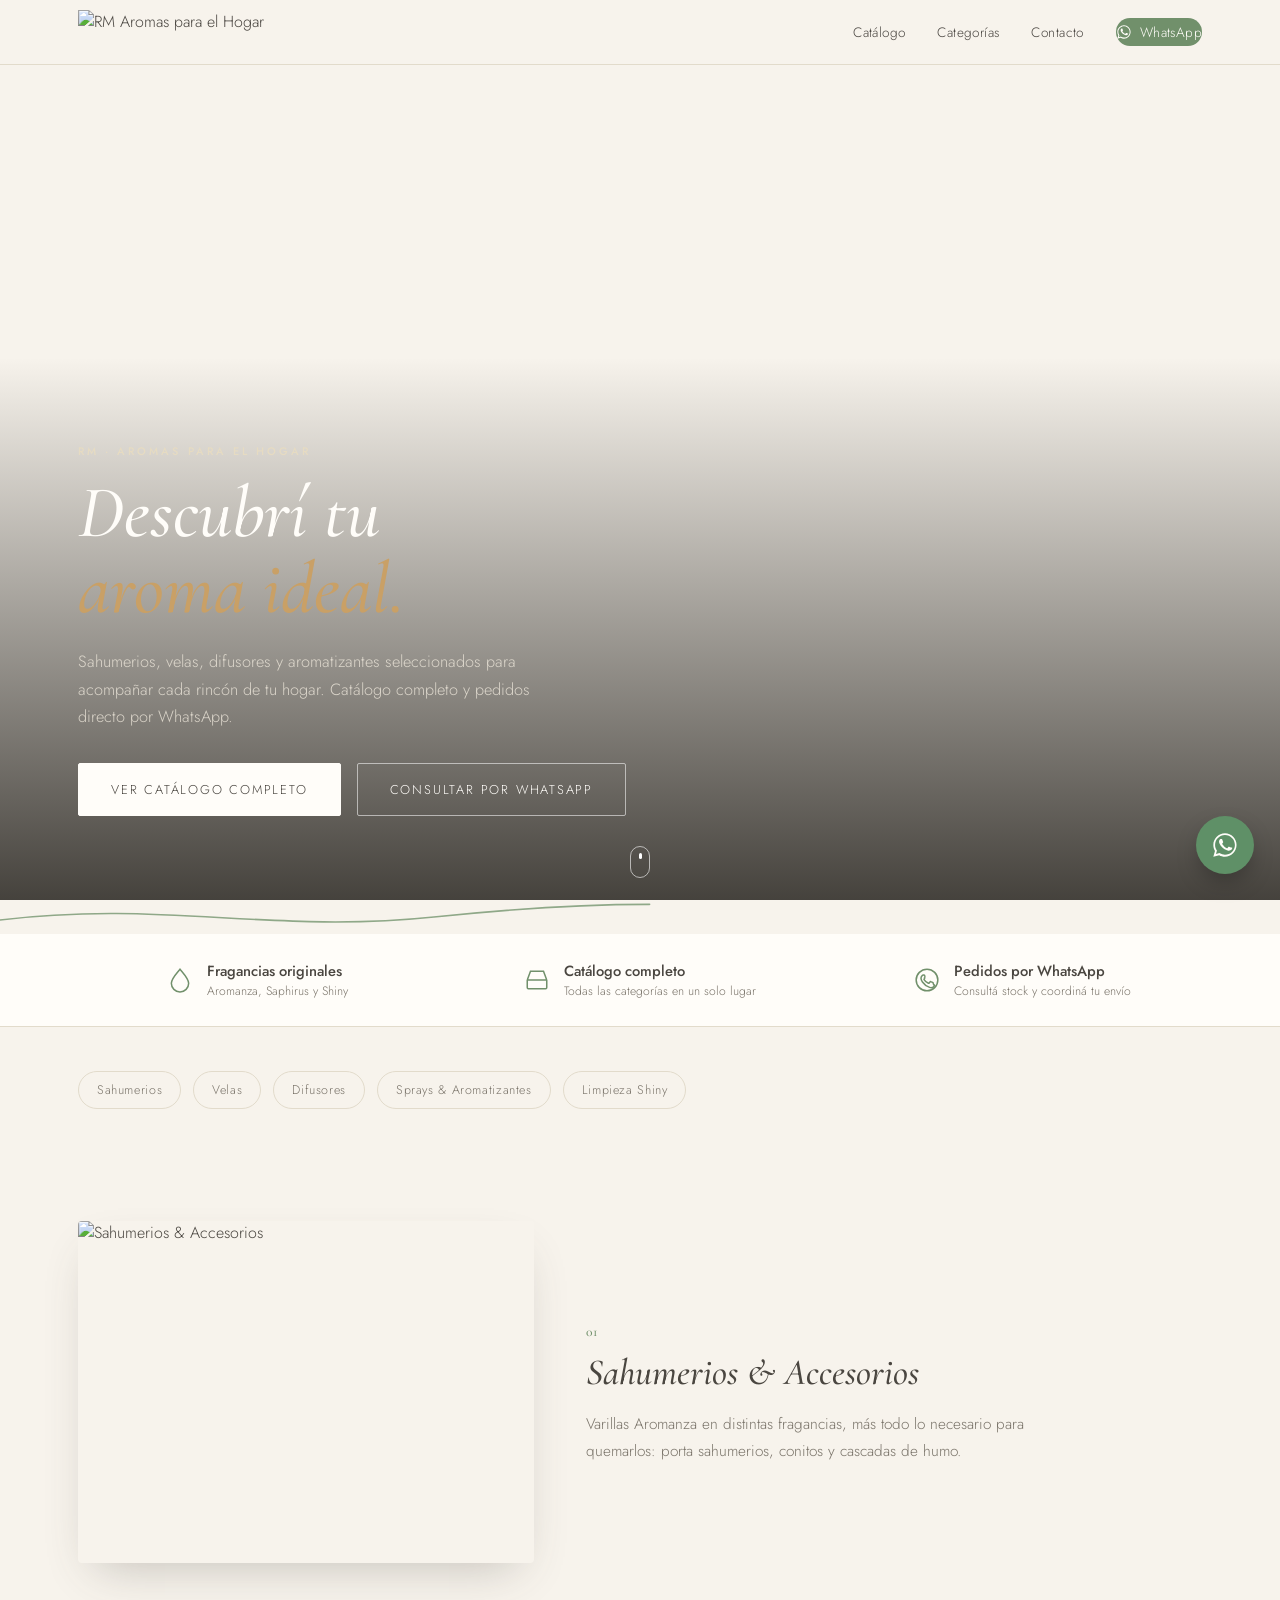
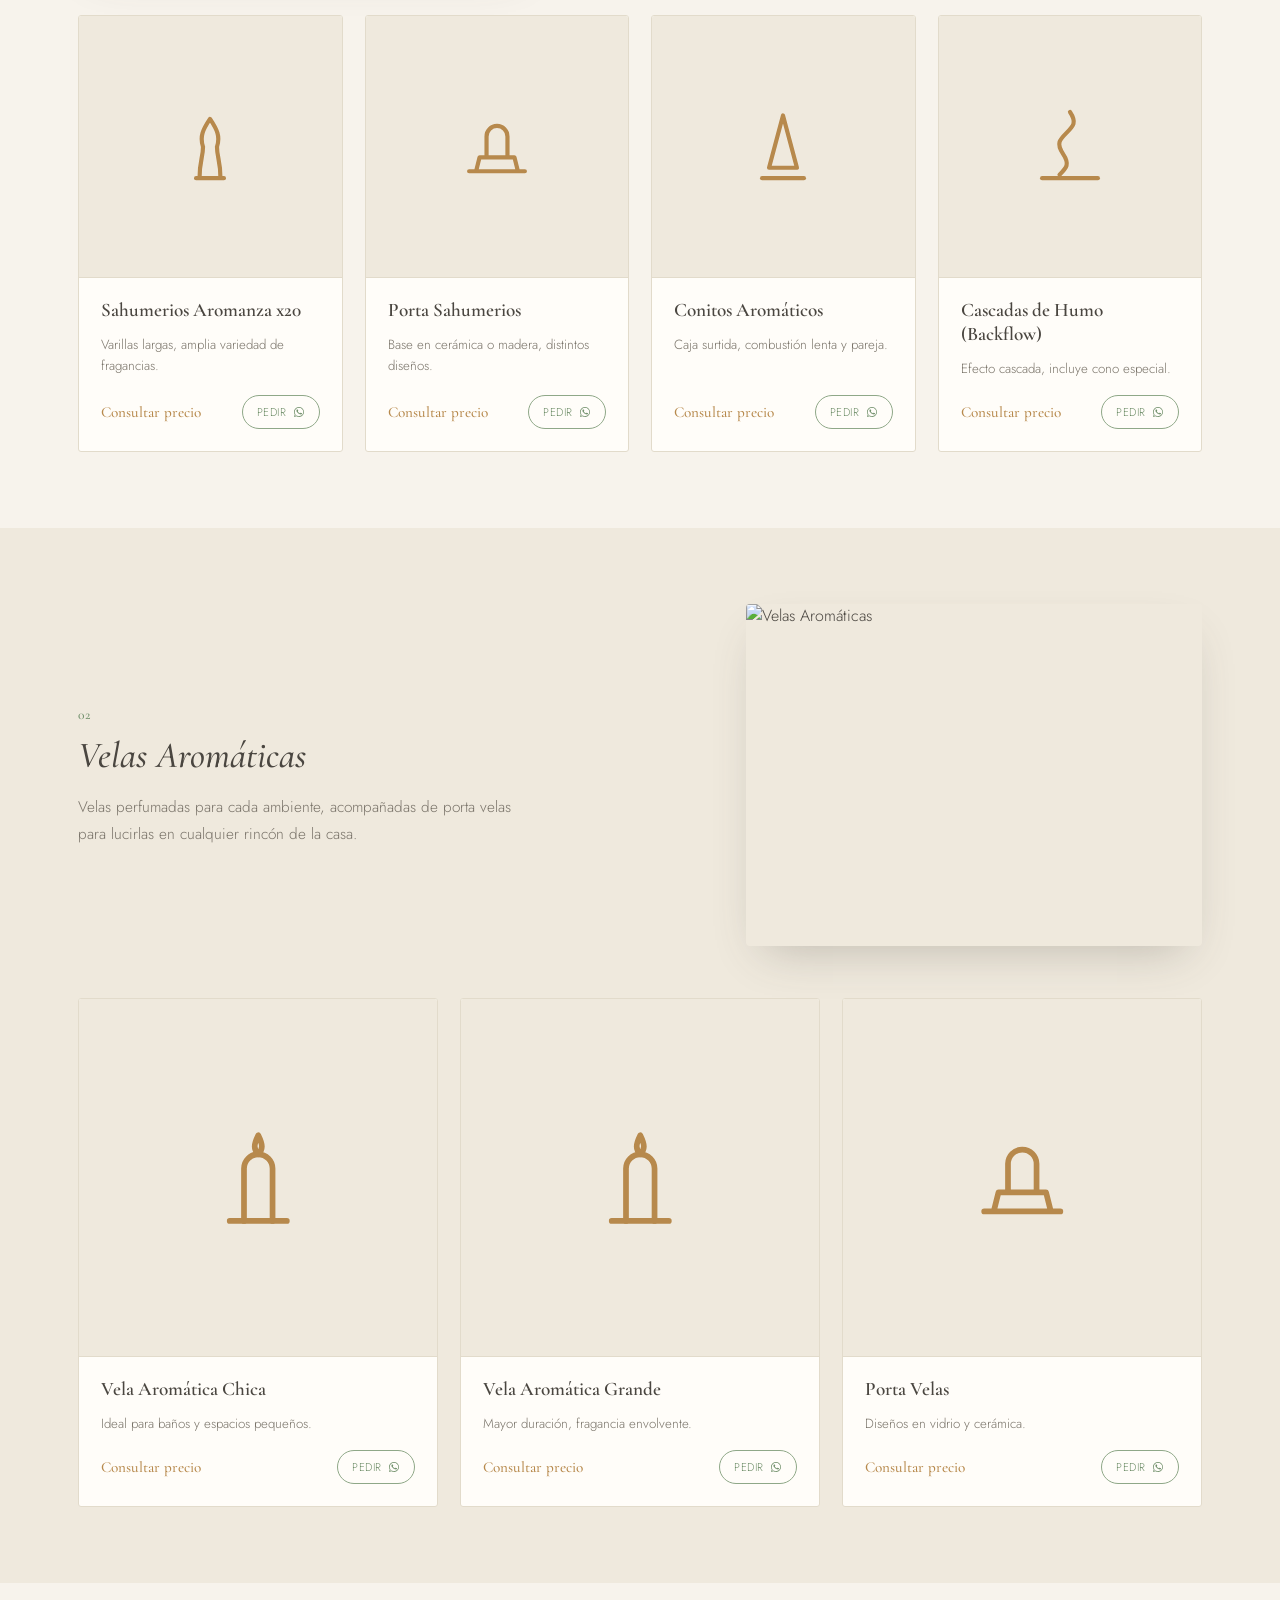
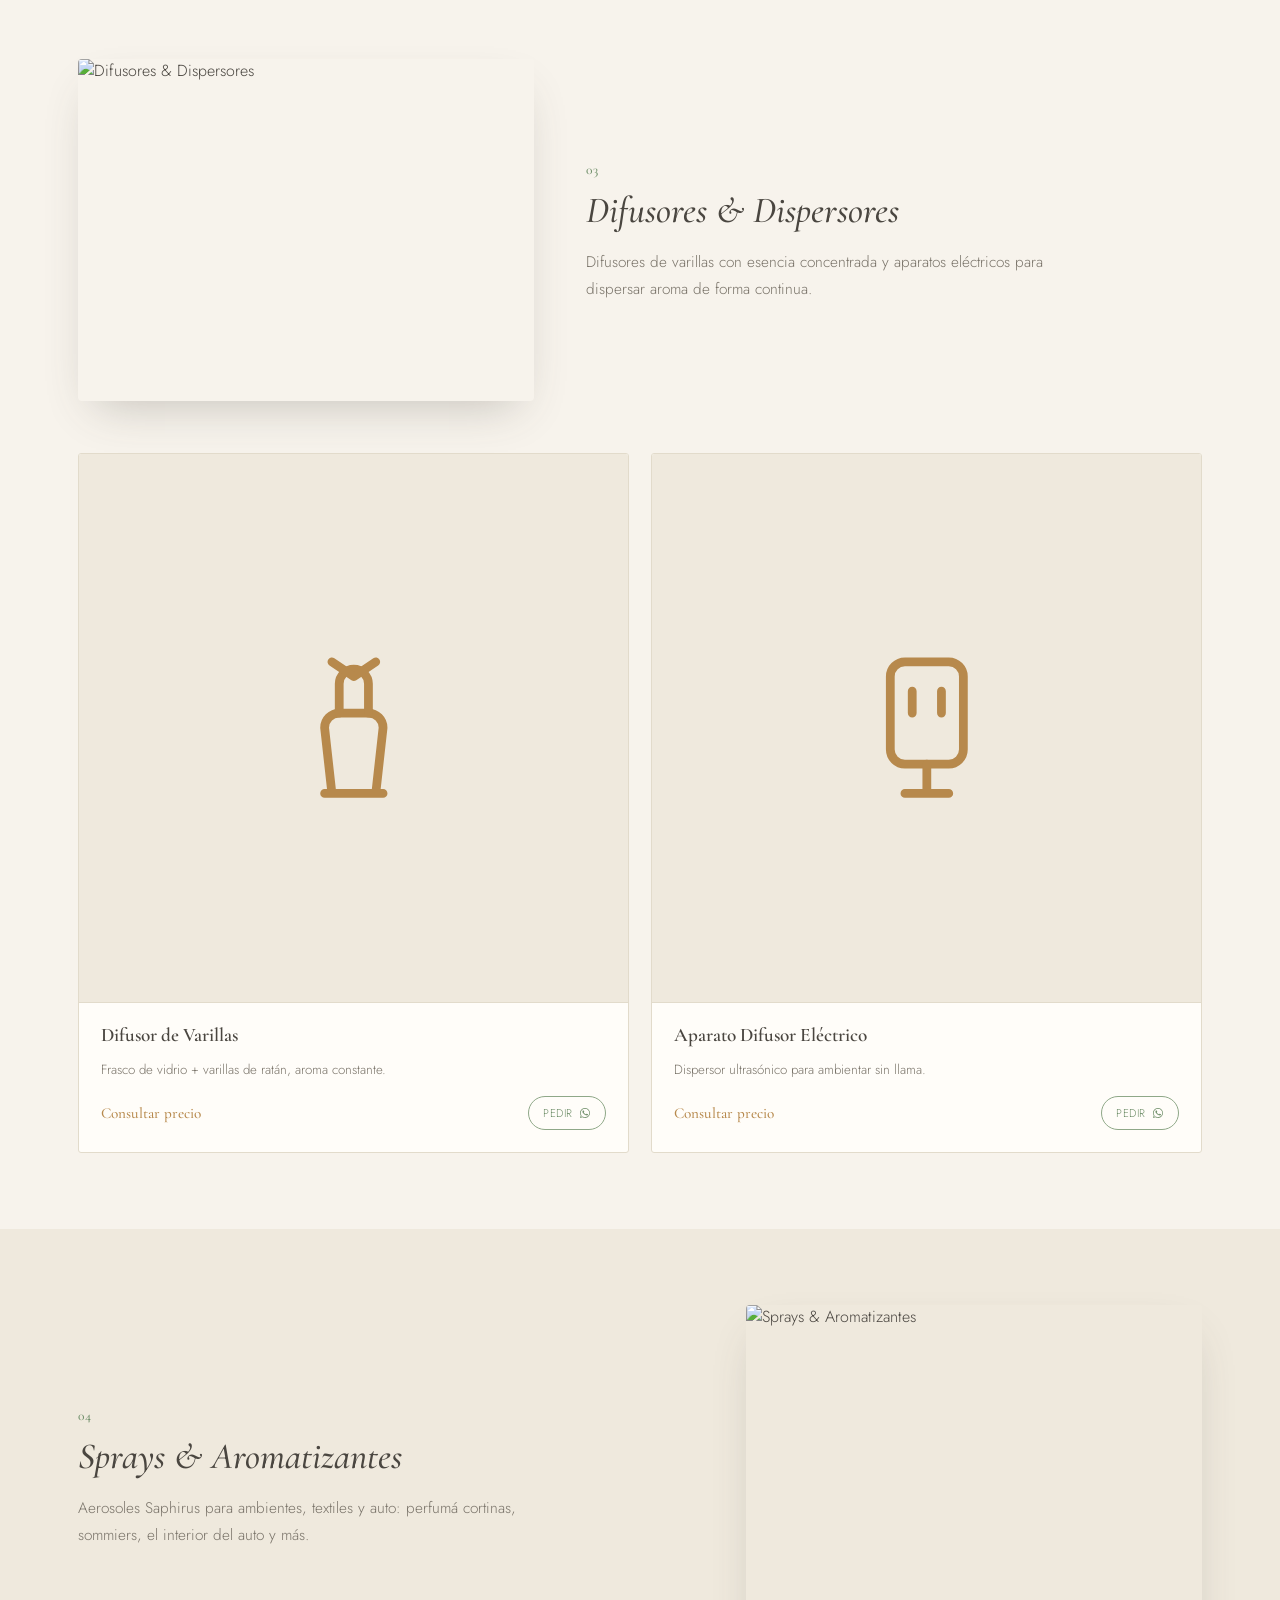
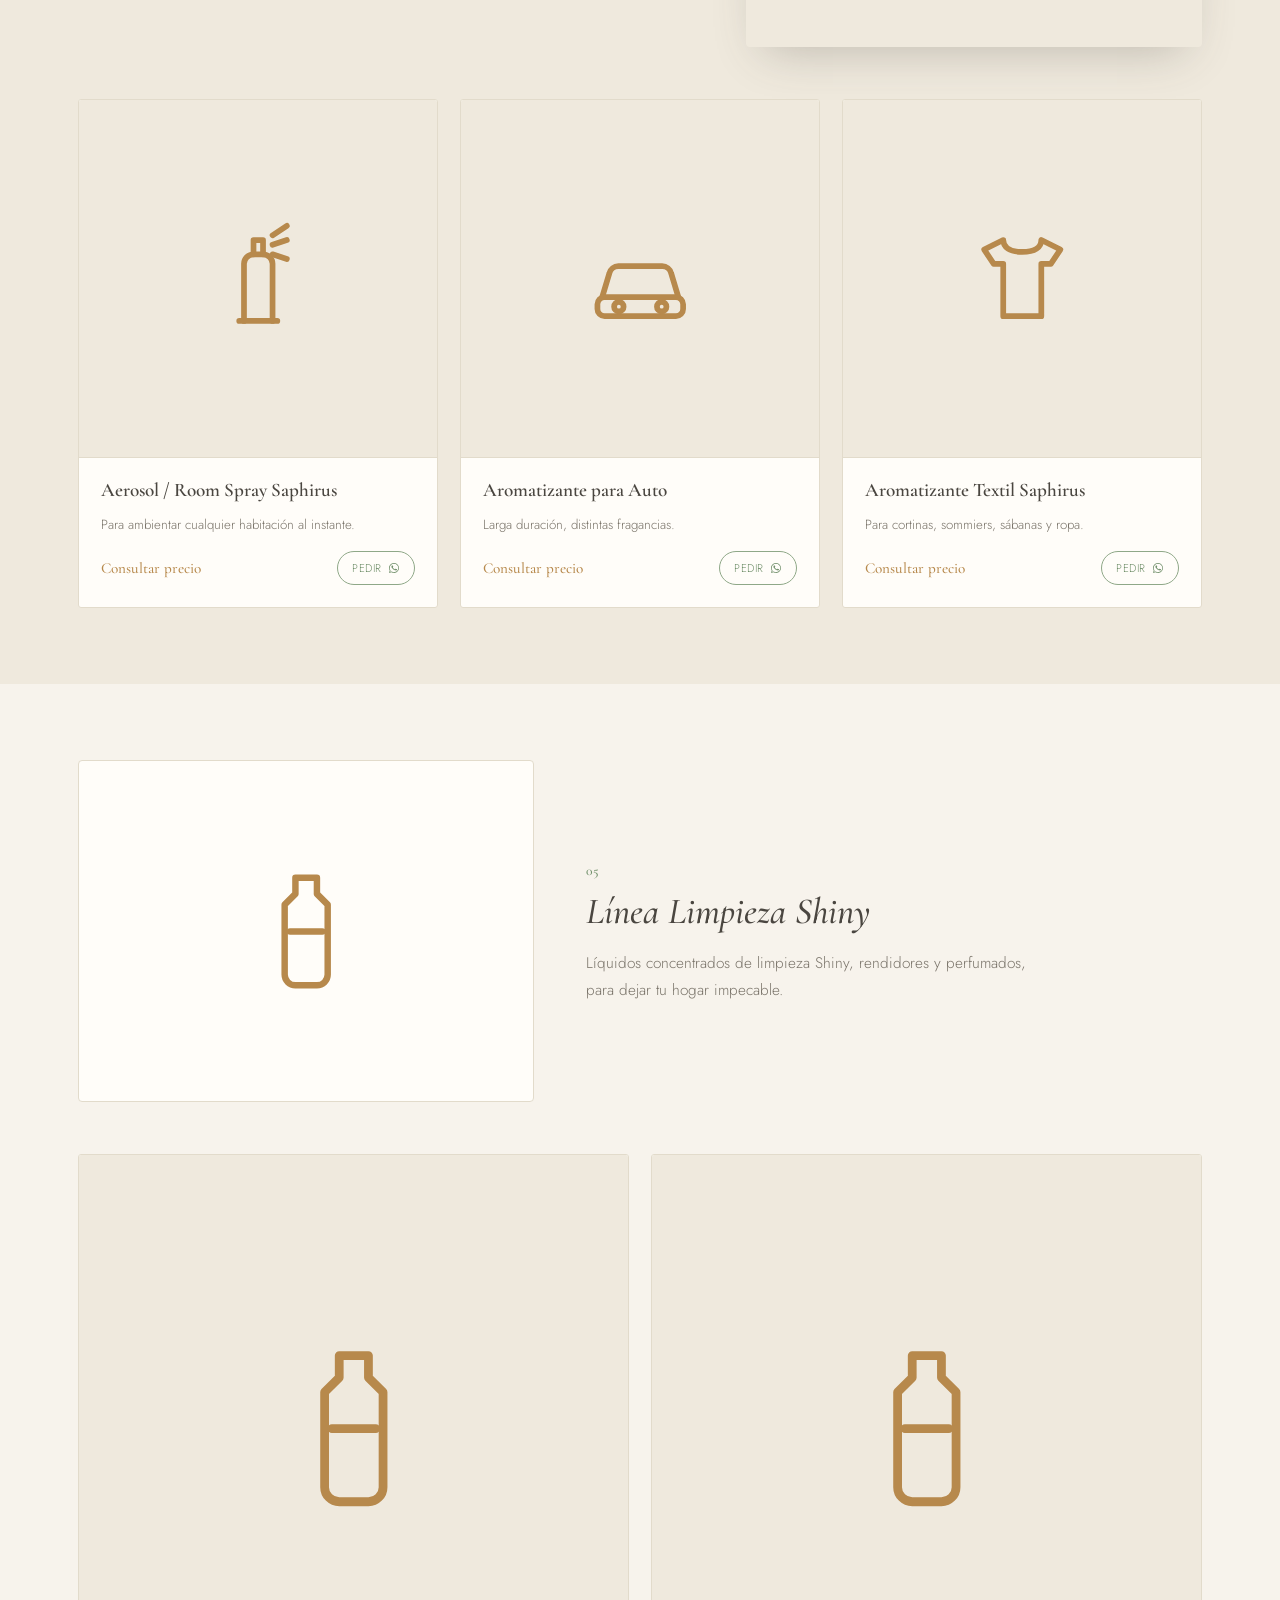
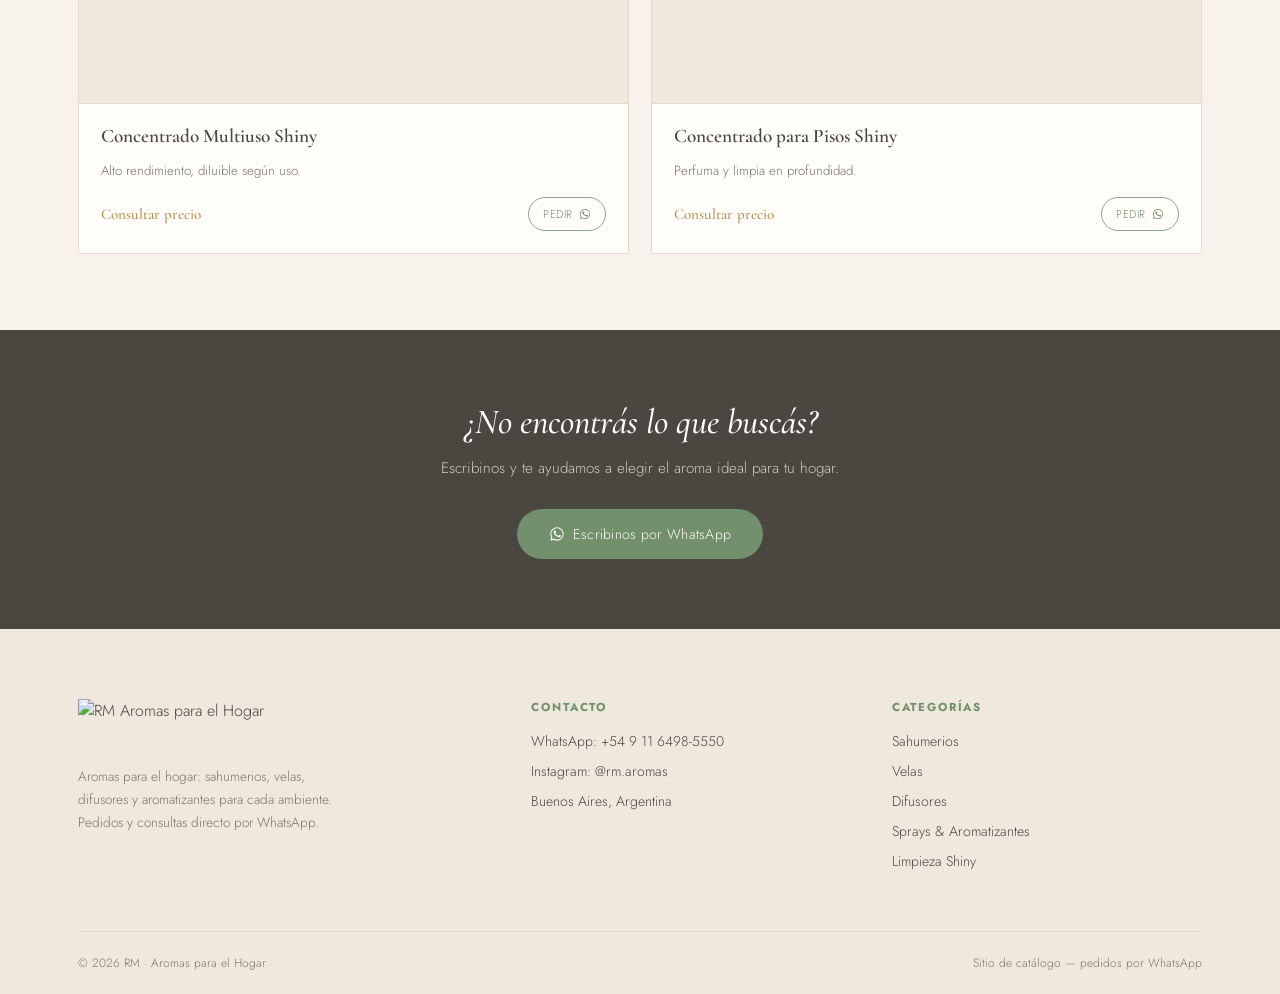
==== index.html @ 4612e46c "Add files via upload CREANDO GIT" ====
<!DOCTYPE html>
<html lang="es-AR">
<head>
<meta charset="UTF-8">
<meta name="viewport" content="width=device-width, initial-scale=1.0">
<title>RM · Aromas para el Hogar</title>
<link rel="preconnect" href="https://fonts.googleapis.com">
<link href="https://fonts.googleapis.com/css2?family=Cormorant+Garamond:ital,wght@0,400;0,500;0,600;1,500&family=Jost:wght@300;400;500;600&display=swap" rel="stylesheet">
<style>
  :root{
    --gold:#c9a066;
    --gold-deep:#b7894c;
    --sage:#8fa888;
    --sage-deep:#71906b;
    --cream:#f7f3ec;
    --cream-2:#efe9dd;
    --ink:#4a4640;
    --ink-soft:#7a746a;
    --line:#e2dbcb;
    --white:#fffdf9;
  }
  *{box-sizing:border-box; margin:0; padding:0;}
  html{scroll-behavior:smooth;}
  body{
    font-family:'Jost', sans-serif;
    background:var(--cream);
    color:var(--ink);
    font-weight:300;
    -webkit-font-smoothing:antialiased;
    overflow-x:hidden;
  }
  h1,h2,h3,.serif{
    font-family:'Cormorant Garamond', serif;
    font-weight:500;
    color:var(--ink);
  }
  a{text-decoration:none; color:inherit;}
  img{display:block; max-width:100%;}
  .wrap{max-width:1180px; margin:0 auto; padding:0 28px;}
  .eyebrow{
    font-family:'Jost',sans-serif;
    text-transform:uppercase;
    letter-spacing:.28em;
    font-size:.68rem;
    color:var(--sage-deep);
    font-weight:500;
  }

  /* ---------- SMOKE DIVIDER (signature element) ---------- */
  .smoke-divider{width:100%; display:block; height:34px; margin:0 auto;}
  .smoke-divider path{
    fill:none; stroke:var(--sage); stroke-width:1.6; stroke-linecap:round;
    stroke-dasharray:600; stroke-dashoffset:600;
    animation:draw 2.4s ease forwards;
  }
  @keyframes draw{to{stroke-dashoffset:0;}}

  /* ---------- NAV ---------- */
  header{
    position:sticky; top:0; z-index:100;
    background:rgba(247,243,236,.95);
    backdrop-filter:blur(8px);
    border-bottom:1px solid var(--line);
  }
  .nav{
    display:flex; align-items:center; justify-content:space-between;
    padding:10px 28px; max-width:1180px; margin:0 auto;
  }
  .brand{display:flex; align-items:center; gap:10px;}
  .brand img{height:44px; width:auto;}
  nav.links{display:flex; gap:32px; align-items:center;}
  nav.links a{font-size:.85rem; letter-spacing:.03em; color:var(--ink); position:relative; padding:4px 0;}
  nav.links a:not(.wa-btn)::after{
    content:''; position:absolute; left:0; bottom:0; width:0; height:1px; background:var(--sage-deep);
    transition:width .3s ease;
  }
  nav.links a:not(.wa-btn):hover::after{width:100%;}
  .wa-btn{
    display:flex; align-items:center; gap:8px;
    background:var(--sage-deep); color:var(--white)!important;
    padding:10px 20px; border-radius:30px; font-size:.82rem; letter-spacing:.02em;
    transition:background .25s ease, transform .25s ease;
    white-space:nowrap;
  }
  .wa-btn:hover{background:#5f7a5a; transform:translateY(-1px);}
  .wa-btn svg{width:16px; height:16px; fill:var(--white);}
  .burger{display:none; flex-direction:column; gap:5px; cursor:pointer; background:none; border:none;}
  .burger span{width:24px; height:1.5px; background:var(--ink);}

  /* ---------- HERO — PANTALLA COMPLETA ---------- */
  .hero-full{
    position:relative;
    height:calc(100vh - 65px);
    min-height:520px;
    width:100%;
    background-image:url('images/hero.jpg');
    background-size:cover;
    background-position:center 35%;
    display:flex;
    align-items:flex-end;
  }
  .hero-full::before{
    content:'';
    position:absolute; inset:0;
    background:linear-gradient(180deg, rgba(38,34,28,0) 35%, rgba(30,27,22,.82) 100%);
  }
  .hero-content{
    position:relative; z-index:2;
    max-width:1180px; margin:0 auto; width:100%;
    padding:0 28px 84px;
    color:var(--white);
  }
  .hero-content .eyebrow{color:#e6dbc2; margin-bottom:16px; display:inline-block;}
  .hero-content h1{
    font-size:clamp(2.6rem, 6vw, 4.6rem);
    line-height:1.04;
    margin-bottom:20px;
    font-style:italic;
    color:var(--white);
  }
  .hero-content h1 em{color:var(--gold); font-style:italic;}
  .hero-content p{
    font-size:1.02rem; color:#efe9dccc; max-width:460px; margin-bottom:32px; line-height:1.7;
  }
  .hero-ctas{display:flex; gap:16px; flex-wrap:wrap;}
  .btn-primary{
    background:var(--white); color:var(--ink); padding:16px 32px; border-radius:2px;
    font-size:.8rem; letter-spacing:.14em; text-transform:uppercase;
    transition:all .25s ease;
    border:1px solid var(--white);
  }
  .btn-primary:hover{background:transparent; color:var(--white);}
  .btn-ghost{
    padding:16px 32px; border-radius:2px; font-size:.8rem; letter-spacing:.14em; text-transform:uppercase;
    border:1px solid rgba(255,255,255,.55); color:var(--white);
    transition:all .25s ease;
  }
  .btn-ghost:hover{border-color:var(--white); background:rgba(255,255,255,.1);}
  .scroll-cue{
    position:absolute; bottom:22px; left:50%; transform:translateX(-50%); z-index:2;
    width:20px; height:32px; border:1px solid rgba(255,255,255,.6); border-radius:12px;
  }
  .scroll-cue::after{
    content:''; position:absolute; top:6px; left:50%; width:3px; height:6px; margin-left:-1.5px;
    background:#fff; border-radius:2px; animation:cue 1.8s ease infinite;
  }
  @keyframes cue{0%{opacity:1; transform:translateY(0);} 70%{opacity:0; transform:translateY(10px);} 100%{opacity:0;}}

  /* ---------- STRIP ---------- */
  .strip{
    border-bottom:1px solid var(--line);
    background:var(--white);
  }
  .strip .wrap{
    display:grid; grid-template-columns:repeat(3,1fr); gap:24px;
    padding:26px 28px;
  }
  .strip-item{display:flex; align-items:center; gap:14px; justify-content:center; text-align:left;}
  .strip-item svg{width:26px; height:26px; flex-shrink:0; stroke:var(--sage-deep);}
  .strip-item .t{font-size:.92rem; color:var(--ink); font-weight:500;}
  .strip-item .d{font-size:.76rem; color:var(--ink-soft);}

  /* ---------- CATEGORY QUICK NAV ---------- */
  .catnav{
    max-width:1180px; margin:44px auto 0; padding:0 28px;
    display:flex; gap:12px; overflow-x:auto; scrollbar-width:none;
    padding-bottom:6px;
  }
  .catnav::-webkit-scrollbar{display:none;}
  .catnav a{
    flex-shrink:0; font-size:.78rem; letter-spacing:.05em; padding:9px 18px;
    border:1px solid var(--line); border-radius:30px; color:var(--ink-soft);
    transition:all .25s ease; white-space:nowrap;
  }
  .catnav a:hover{border-color:var(--sage-deep); color:var(--sage-deep); background:var(--white);}

  /* ---------- CATALOGO ---------- */
  #catalogo{padding-top:30px;}
  .category{padding:76px 0; scroll-margin-top:80px;}
  .category:nth-child(even){background:var(--cream-2);}
  .cat-head{
    display:grid; grid-template-columns:.85fr 1.15fr; gap:52px; align-items:center;
    margin-bottom:52px;
  }
  .cat-head.reverse{grid-template-columns:1.15fr .85fr;}
  .cat-head.reverse .cat-photo{order:2;}
  .cat-photo{border-radius:4px; overflow:hidden; box-shadow:0 20px 45px -18px rgba(74,70,64,.3);}
  .cat-photo img{width:100%; height:100%; object-fit:cover; aspect-ratio:4/3;}
  .cat-icon-box{
    width:100%; aspect-ratio:4/3; border-radius:4px; background:var(--white);
    border:1px solid var(--line);
    display:flex; align-items:center; justify-content:center;
  }
  .cat-icon-box svg{width:38%; height:38%; stroke:var(--gold-deep); fill:none;}
  .cat-info .num{font-family:'Cormorant Garamond',serif; font-size:.85rem; color:var(--sage-deep); letter-spacing:.1em;}
  .cat-info h2{font-size:2.3rem; margin:8px 0 16px; font-style:italic;}
  .cat-info p{color:var(--ink-soft); line-height:1.75; font-size:.96rem; max-width:460px;}

  .prod-grid{
    display:grid; grid-template-columns:repeat(auto-fit, minmax(230px,1fr)); gap:22px;
  }
  .card{
    background:var(--white); border:1px solid var(--line); border-radius:3px;
    overflow:hidden; display:flex; flex-direction:column;
    transition:transform .3s ease, box-shadow .3s ease, border-color .3s ease;
  }
  .card:hover{transform:translateY(-4px); box-shadow:0 18px 34px -18px rgba(74,70,64,.28); border-color:var(--sage);}
  .card-media{
    aspect-ratio:1/1; width:100%; background:var(--cream-2);
    display:flex; align-items:center; justify-content:center; overflow:hidden;
    border-bottom:1px solid var(--line);
  }
  .card-media img{width:100%; height:100%; object-fit:cover;}
  .card-media svg{width:32%; height:32%; stroke:var(--gold-deep); fill:none;}
  .card-body{padding:20px 22px 22px; display:flex; flex-direction:column; gap:12px; flex-grow:1;}
  .card h3{font-size:1.2rem; font-weight:600; font-style:normal; font-family:'Cormorant Garamond',serif;}
  .card p{font-size:.83rem; color:var(--ink-soft); line-height:1.6; flex-grow:1;}
  .card-foot{display:flex; align-items:center; justify-content:space-between; margin-top:4px; gap:10px;}
  .price{font-size:.95rem; color:var(--gold-deep); font-weight:500; font-family:'Cormorant Garamond',serif;}
  .price-tag{font-size:1.2rem;}
  .ask-btn{
    display:flex; align-items:center; gap:6px;
    font-size:.7rem; letter-spacing:.05em; text-transform:uppercase;
    color:var(--sage-deep); border:1px solid var(--sage); padding:8px 14px; border-radius:30px;
    transition:all .25s ease; flex-shrink:0;
  }
  .ask-btn:hover{background:var(--sage-deep); color:var(--white); border-color:var(--sage-deep);}
  .ask-btn svg{width:12px; height:12px; fill:currentColor;}

  /* ---------- CTA BANNER ---------- */
  .cta-banner{
    background:var(--ink); color:var(--white);
    padding:70px 0; text-align:center; position:relative; overflow:hidden;
  }
  .cta-banner h2{color:var(--white); font-size:2.2rem; font-style:italic; margin-bottom:14px;}
  .cta-banner p{color:#cfc8ba; margin-bottom:30px; font-size:.95rem;}
  .cta-banner .wa-btn{display:inline-flex; padding:15px 32px; font-size:.88rem;}

  /* ---------- CONTACT / FOOTER ---------- */
  footer{background:var(--cream-2); padding-top:70px;}
  .foot-grid{
    display:grid; grid-template-columns:1.3fr 1fr 1fr; gap:50px;
    padding-bottom:50px; border-bottom:1px solid var(--line);
  }
  .foot-brand img{height:52px; margin-bottom:14px;}
  .foot-brand p{color:var(--ink-soft); font-size:.85rem; line-height:1.7; max-width:280px;}
  .foot-col h4{font-size:.72rem; text-transform:uppercase; letter-spacing:.16em; color:var(--sage-deep); margin-bottom:16px;}
  .foot-col a, .foot-col p{display:block; font-size:.88rem; color:var(--ink); margin-bottom:10px;}
  .foot-col a:hover{color:var(--sage-deep);}
  .foot-bottom{
    display:flex; justify-content:space-between; align-items:center;
    padding:22px 0; font-size:.75rem; color:var(--ink-soft); flex-wrap:wrap; gap:10px;
  }

  /* ---------- FLOATING WHATSAPP ---------- */
  .float-wa{
    position:fixed; bottom:26px; right:26px; z-index:200;
    width:58px; height:58px; border-radius:50%; background:#5f9067;
    display:flex; align-items:center; justify-content:center;
    box-shadow:0 10px 24px -6px rgba(0,0,0,.35);
    transition:transform .25s ease;
  }
  .float-wa:hover{transform:scale(1.08);}
  .float-wa svg{width:28px; height:28px; fill:var(--white);}

  /* ---------- RESPONSIVE ---------- */
  @media (max-width:900px){
    nav.links{
      position:fixed; top:64px; left:0; right:0; background:var(--white);
      flex-direction:column; padding:24px 28px; gap:20px;
      border-bottom:1px solid var(--line);
      transform:translateY(-130%); transition:transform .3s ease; opacity:0;
    }
    nav.links.open{transform:translateY(0); opacity:1;}
    .burger{display:flex;}
    .hero-full{height:88vh;}
    .hero-content{padding-bottom:56px;}
    .hero-ctas{flex-direction:column; align-items:stretch;}
    .strip .wrap{grid-template-columns:1fr; text-align:center;}
    .strip-item{justify-content:center;}
    .cat-head, .cat-head.reverse{grid-template-columns:1fr;}
    .cat-head.reverse .cat-photo{order:0;}
    .foot-grid{grid-template-columns:1fr; gap:36px;}
  }
  @media (prefers-reduced-motion: reduce){
    .smoke-divider path{animation:none; stroke-dashoffset:0;}
    .scroll-cue::after{animation:none;}
    html{scroll-behavior:auto;}
  }
</style>
</head>
<body>

<!-- ============ HEADER ============ -->
<header>
  <div class="nav">
    <a href="#" class="brand">
      <img src="images/logo.png" alt="RM Aromas para el Hogar">
    </a>
    <button class="burger" id="burger" aria-label="Abrir menú"><span></span><span></span><span></span></button>
    <nav class="links" id="navLinks">
      <a href="#catalogo">Catálogo</a>
      <a href="#categorias">Categorías</a>
      <a href="#contacto">Contacto</a>
      <a class="wa-btn" id="navWaBtn" href="#" target="_blank" rel="noopener">
        <svg viewBox="0 0 24 24"><path d="M17.5 14.4c-.3-.1-1.6-.8-1.9-.9-.2-.1-.4-.1-.6.1-.2.3-.7.9-.8 1-.1.2-.3.2-.6.1-.3-.2-1.2-.5-2.3-1.5-.9-.8-1.4-1.7-1.6-2-.1-.3 0-.4.1-.6.1-.1.3-.3.4-.5.1-.1.2-.3.2-.4.1-.2 0-.4 0-.5-.1-.1-.6-1.5-.8-2-.2-.5-.4-.4-.6-.4h-.5c-.2 0-.5.1-.7.3-.2.3-.9.9-.9 2.2s1 2.6 1.1 2.7c.1.2 1.9 3 4.7 4.1.7.3 1.2.4 1.6.6.7.2 1.3.2 1.8.1.5-.1 1.6-.7 1.9-1.3.2-.6.2-1.1.2-1.2-.1-.2-.3-.2-.5-.3z"/><path d="M12 2C6.5 2 2 6.5 2 12c0 1.9.5 3.6 1.4 5.1L2 22l5-1.3c1.4.8 3.1 1.3 4.9 1.3 5.5 0 10-4.5 10-10S17.5 2 12 2zm0 18.3c-1.6 0-3.1-.4-4.4-1.2l-.3-.2-3 .8.8-2.9-.2-.3c-.9-1.4-1.4-3-1.4-4.6 0-4.7 3.8-8.5 8.5-8.5s8.5 3.8 8.5 8.5-3.8 8.4-8.5 8.4z"/></svg>
        WhatsApp
      </a>
    </nav>
  </div>
</header>

<!-- ============ HERO — PANTALLA COMPLETA ============ -->
<section class="hero-full">
  <div class="hero-content">
    <span class="eyebrow">RM · Aromas para el Hogar</span>
    <h1>Descubrí tu<br><em>aroma ideal.</em></h1>
    <p>Sahumerios, velas, difusores y aromatizantes seleccionados para acompañar cada rincón de tu hogar. Catálogo completo y pedidos directo por WhatsApp.</p>
    <div class="hero-ctas">
      <a href="#catalogo" class="btn-primary">Ver catálogo completo</a>
      <a href="#" class="btn-ghost hero-wa-link" target="_blank" rel="noopener">Consultar por WhatsApp</a>
    </div>
  </div>
  <div class="scroll-cue"></div>
</section>

<svg class="smoke-divider" viewBox="0 0 1180 34" preserveAspectRatio="none">
  <path d="M0 20 C 150 0, 250 34, 400 17 S 650 0, 800 18 S 1050 30, 1180 12"/>
</svg>

<!-- ============ STRIP ============ -->
<section class="strip">
  <div class="wrap">
    <div class="strip-item">
      <svg viewBox="0 0 24 24" fill="none" stroke-width="1.4"><path d="M12 2C7 8 4 11 4 15a8 8 0 0016 0c0-4-3-7-8-13z"/></svg>
      <div><div class="t">Fragancias originales</div><div class="d">Aromanza, Saphirus y Shiny</div></div>
    </div>
    <div class="strip-item">
      <svg viewBox="0 0 24 24" fill="none" stroke-width="1.4"><path d="M3 12l3-8h12l3 8M3 12v7a1 1 0 001 1h16a1 1 0 001-1v-7M3 12h18"/></svg>
      <div><div class="t">Catálogo completo</div><div class="d">Todas las categorías en un solo lugar</div></div>
    </div>
    <div class="strip-item">
      <svg viewBox="0 0 24 24" fill="none" stroke-width="1.4"><path d="M17.5 14.4c-.3-.1-1.6-.8-1.9-.9-.5-.2-.6 0-.8.3-.2.3-.7.9-.9 1.1-.2.2-.3.2-.6.1-1.5-.6-2.9-1.7-4-3.4-.1-.3 0-.4.1-.6l.4-.5c.1-.2.1-.3 0-.5C10.5 9.6 10 8.3 9.8 7.8c-.2-.4-.4-.4-.6-.4h-.5c-.5 0-1 .3-1.3.7-1.5 1.7-.9 3.9.4 5.7 1.8 2.6 3.7 4 6.6 5 .9.3 1.7.3 2.3.2.7-.1 1.6-.7 1.9-1.3.2-.6.2-1.1.1-1.3-.1-.1-.3-.2-.6-.2z"/><circle cx="12" cy="12" r="10"/></svg>
      <div><div class="t">Pedidos por WhatsApp</div><div class="d">Consultá stock y coordiná tu envío</div></div>
    </div>
  </div>
</section>

<!-- ============ CATEGORY QUICK NAV ============ -->
<nav class="catnav" id="categorias">
  <a href="#cat-sahumerios">Sahumerios</a>
  <a href="#cat-velas">Velas</a>
  <a href="#cat-difusores">Difusores</a>
  <a href="#cat-sprays">Sprays & Aromatizantes</a>
  <a href="#cat-limpieza">Limpieza Shiny</a>
</nav>

<!-- ============ CATALOGO ============ -->
<main id="catalogo"></main>

<!-- ============ CTA BANNER ============ -->
<section class="cta-banner">
  <div class="wrap">
    <h2>¿No encontrás lo que buscás?</h2>
    <p>Escribinos y te ayudamos a elegir el aroma ideal para tu hogar.</p>
    <a href="#" class="wa-btn cta-wa-link" target="_blank" rel="noopener">
      <svg viewBox="0 0 24 24"><path d="M17.5 14.4c-.3-.1-1.6-.8-1.9-.9-.2-.1-.4-.1-.6.1-.2.3-.7.9-.8 1-.1.2-.3.2-.6.1-.3-.2-1.2-.5-2.3-1.5-.9-.8-1.4-1.7-1.6-2-.1-.3 0-.4.1-.6.1-.1.3-.3.4-.5.1-.1.2-.3.2-.4.1-.2 0-.4 0-.5-.1-.1-.6-1.5-.8-2-.2-.5-.4-.4-.6-.4h-.5c-.2 0-.5.1-.7.3-.2.3-.9.9-.9 2.2s1 2.6 1.1 2.7c.1.2 1.9 3 4.7 4.1.7.3 1.2.4 1.6.6.7.2 1.3.2 1.8.1.5-.1 1.6-.7 1.9-1.3.2-.6.2-1.1.2-1.2-.1-.2-.3-.2-.5-.3z"/><path d="M12 2C6.5 2 2 6.5 2 12c0 1.9.5 3.6 1.4 5.1L2 22l5-1.3c1.4.8 3.1 1.3 4.9 1.3 5.5 0 10-4.5 10-10S17.5 2 12 2zm0 18.3c-1.6 0-3.1-.4-4.4-1.2l-.3-.2-3 .8.8-2.9-.2-.3c-.9-1.4-1.4-3-1.4-4.6 0-4.7 3.8-8.5 8.5-8.5s8.5 3.8 8.5 8.5-3.8 8.4-8.5 8.4z"/></svg>
      Escribinos por WhatsApp
    </a>
  </div>
</section>

<!-- ============ FOOTER ============ -->
<footer id="contacto">
  <div class="wrap">
    <div class="foot-grid">
      <div class="foot-brand">
        <img src="images/logo.png" alt="RM Aromas para el Hogar">
        <p>Aromas para el hogar: sahumerios, velas, difusores y aromatizantes para cada ambiente. Pedidos y consultas directo por WhatsApp.</p>
      </div>
      <div class="foot-col">
        <h4>Contacto</h4>
        <a href="#" class="foot-wa-link" target="_blank" rel="noopener">WhatsApp: +54 9 11 6498-5550</a>
        <p>Instagram: @rm.aromas</p>
        <p>Buenos Aires, Argentina</p>
      </div>
      <div class="foot-col">
        <h4>Categorías</h4>
        <a href="#cat-sahumerios">Sahumerios</a>
        <a href="#cat-velas">Velas</a>
        <a href="#cat-difusores">Difusores</a>
        <a href="#cat-sprays">Sprays & Aromatizantes</a>
        <a href="#cat-limpieza">Limpieza Shiny</a>
      </div>
    </div>
    <div class="foot-bottom">
      <span>© 2026 RM · Aromas para el Hogar</span>
      <span>Sitio de catálogo — pedidos por WhatsApp</span>
    </div>
  </div>
</footer>

<a href="#" class="float-wa" id="floatWa" target="_blank" rel="noopener" aria-label="Pedir por WhatsApp">
  <svg viewBox="0 0 24 24"><path d="M17.5 14.4c-.3-.1-1.6-.8-1.9-.9-.2-.1-.4-.1-.6.1-.2.3-.7.9-.8 1-.1.2-.3.2-.6.1-.3-.2-1.2-.5-2.3-1.5-.9-.8-1.4-1.7-1.6-2-.1-.3 0-.4.1-.6.1-.1.3-.3.4-.5.1-.1.2-.3.2-.4.1-.2 0-.4 0-.5-.1-.1-.6-1.5-.8-2-.2-.5-.4-.4-.6-.4h-.5c-.2 0-.5.1-.7.3-.2.3-.9.9-.9 2.2s1 2.6 1.1 2.7c.1.2 1.9 3 4.7 4.1.7.3 1.2.4 1.6.6.7.2 1.3.2 1.8.1.5-.1 1.6-.7 1.9-1.3.2-.6.2-1.1.2-1.2-.1-.2-.3-.2-.5-.3z"/><path d="M12 2C6.5 2 2 6.5 2 12c0 1.9.5 3.6 1.4 5.1L2 22l5-1.3c1.4.8 3.1 1.3 4.9 1.3 5.5 0 10-4.5 10-10S17.5 2 12 2zm0 18.3c-1.6 0-3.1-.4-4.4-1.2l-.3-.2-3 .8.8-2.9-.2-.3c-.9-1.4-1.4-3-1.4-4.6 0-4.7 3.8-8.5 8.5-8.5s8.5 3.8 8.5 8.5-3.8 8.4-8.5 8.4z"/></svg>
</a>

<script>
/* =========================================================
   CONFIGURACIÓN — EDITÁ ACÁ TUS DATOS
   ========================================================= */

// 1) Tu número de WhatsApp con código de país (54) + 9 + código de área + número.
const WHATSAPP_NUMBER = "5491164985550";

// 2) Categorías y productos.
//    foto: dejalo en null para mostrar un ícono, o poné la ruta de una imagen
//    (ej: "images/sahumerio-lavanda.jpg") una vez que la subas a la carpeta /images.
//    precio: "Consultar"  -> se muestra "Consultar precio"
//    precio: "$5.500"     -> se muestra ese precio fijo
const CATEGORIES = [
  {
    id: "cat-sahumerios",
    num: "01",
    titulo: "Sahumerios & Accesorios",
    texto: "Varillas Aromanza en distintas fragancias, más todo lo necesario para quemarlos: porta sahumerios, conitos y cascadas de humo.",
    foto: "images/sahumerios.jpg",
    icon: "incienso",
    reverse: false,
    productos: [
      { nombre: "Sahumerios Aromanza x20", desc: "Varillas largas, amplia variedad de fragancias.", precio: "Consultar", icon: "incienso", foto: null },
      { nombre: "Porta Sahumerios", desc: "Base en cerámica o madera, distintos diseños.", precio: "Consultar", icon: "base", foto: null },
      { nombre: "Conitos Aromáticos", desc: "Caja surtida, combustión lenta y pareja.", precio: "Consultar", icon: "cono", foto: null },
      { nombre: "Cascadas de Humo (Backflow)", desc: "Efecto cascada, incluye cono especial.", precio: "Consultar", icon: "cascada", foto: null }
    ]
  },
  {
    id: "cat-velas",
    num: "02",
    titulo: "Velas Aromáticas",
    texto: "Velas perfumadas para cada ambiente, acompañadas de porta velas para lucirlas en cualquier rincón de la casa.",
    foto: "images/velas.jpg",
    icon: "vela",
    reverse: true,
    productos: [
      { nombre: "Vela Aromática Chica", desc: "Ideal para baños y espacios pequeños.", precio: "Consultar", icon: "vela", foto: null },
      { nombre: "Vela Aromática Grande", desc: "Mayor duración, fragancia envolvente.", precio: "Consultar", icon: "vela", foto: null },
      { nombre: "Porta Velas", desc: "Diseños en vidrio y cerámica.", precio: "Consultar", icon: "base", foto: null }
    ]
  },
  {
    id: "cat-difusores",
    num: "03",
    titulo: "Difusores & Dispersores",
    texto: "Difusores de varillas con esencia concentrada y aparatos eléctricos para dispersar aroma de forma continua.",
    foto: "images/difusores.jpg",
    icon: "difusor",
    reverse: false,
    productos: [
      { nombre: "Difusor de Varillas", desc: "Frasco de vidrio + varillas de ratán, aroma constante.", precio: "Consultar", icon: "difusor", foto: null },
      { nombre: "Aparato Difusor Eléctrico", desc: "Dispersor ultrasónico para ambientar sin llama.", precio: "Consultar", icon: "enchufe", foto: null }
    ]
  },
  {
    id: "cat-sprays",
    num: "04",
    titulo: "Sprays & Aromatizantes",
    texto: "Aerosoles Saphirus para ambientes, textiles y auto: perfumá cortinas, sommiers, el interior del auto y más.",
    foto: "images/aromatizantes.jpg",
    icon: "spray",
    reverse: true,
    productos: [
      { nombre: "Aerosol / Room Spray Saphirus", desc: "Para ambientar cualquier habitación al instante.", precio: "Consultar", icon: "spray", foto: null },
      { nombre: "Aromatizante para Auto", desc: "Larga duración, distintas fragancias.", precio: "Consultar", icon: "auto", foto: null },
      { nombre: "Aromatizante Textil Saphirus", desc: "Para cortinas, sommiers, sábanas y ropa.", precio: "Consultar", icon: "textil", foto: null }
    ]
  },
  {
    id: "cat-limpieza",
    num: "05",
    titulo: "Línea Limpieza Shiny",
    texto: "Líquidos concentrados de limpieza Shiny, rendidores y perfumados, para dejar tu hogar impecable.",
    foto: null,
    icon: "botella",
    reverse: false,
    productos: [
      { nombre: "Concentrado Multiuso Shiny", desc: "Alto rendimiento, diluible según uso.", precio: "Consultar", icon: "botella", foto: null },
      { nombre: "Concentrado para Pisos Shiny", desc: "Perfuma y limpia en profundidad.", precio: "Consultar", icon: "botella", foto: null }
    ]
  }
];

const ICONS = {
  incienso: '<path d="M8 21h8M9 21c0-5 1-6 1-9M15 21c0-5-1-6-1-9M10 12c-1-3 0-5 2-8 2 3 3 5 2 8"/>',
  base: '<path d="M4 19h16M6 19l1-4h10l1 4M9 15V9a3 3 0 016 0v6"/>',
  cono: '<path d="M12 3l4 15H8l4-15z"/><path d="M6 21h12"/>',
  cascada: '<path d="M12 2c2 3 1 4-1 6s-3 3-1 6 1 4-1 6"/><path d="M4 21h16"/>',
  vela: '<path d="M9 21V10a3 3 0 016 0v11"/><path d="M6 21h12"/><path d="M12 7c1-1 1-2 0-4-1 2-1 3 0 4z"/>',
  difusor: '<path d="M8 21h8M9 21l-1-9a2 2 0 012-2h4a2 2 0 012 2l-1 9"/><path d="M10 10V6a2 2 0 014 0v4"/><path d="M9 3l3 2 3-2"/>',
  enchufe: '<rect x="7" y="3" width="10" height="14" rx="2"/><path d="M10 7v3M14 7v3M12 17v4M9 21h6"/>',
  spray: '<path d="M9 21V9a2 2 0 012-2h2a2 2 0 012 2v12"/><path d="M8 21h8"/><path d="M11 7V4h2v3"/><path d="M15 5l3-1M15 7l3 1M15 3l3-2"/>',
  auto: '<path d="M4 16l1.5-5A2 2 0 017.4 9.5h9.2A2 2 0 0118.5 11L20 16"/><rect x="3" y="16" width="18" height="4" rx="1.5"/><circle cx="7.5" cy="18" r="1"/><circle cx="16.5" cy="18" r="1"/>',
  textil: '<path d="M8 4l-4 2 2 3h2v11h8V9h2l2-3-4-2c0 1.5-1.3 2.5-4 2.5S8 5.5 8 4z"/>',
  botella: '<path d="M10 2h4v3l2 2v13a2 2 0 01-2 2h-4a2 2 0 01-2-2V7l2-2V2z"/><path d="M9 12h6"/>'
};

/* ================== RENDER ================== */
function waLink(mensaje){
  return `https://wa.me/${WHATSAPP_NUMBER}?text=${encodeURIComponent(mensaje)}`;
}

function mediaBlock(foto, icon, alt){
  if (foto){
    return `<div class="card-media"><img src="${foto}" alt="${alt}" loading="lazy"></div>`;
  }
  return `<div class="card-media"><svg viewBox="0 0 24 24" fill="none" stroke-width="1.2" stroke-linecap="round" stroke-linejoin="round">${ICONS[icon] || ICONS.base}</svg></div>`;
}

function render(){
  const main = document.getElementById('catalogo');
  main.innerHTML = CATEGORIES.map(cat => {
    const fotoBlock = cat.foto
      ? `<div class="cat-photo"><img src="${cat.foto}" alt="${cat.titulo}" loading="lazy"></div>`
      : `<div class="cat-icon-box"><svg viewBox="0 0 24 24" fill="none" stroke-width="1.2" stroke-linecap="round" stroke-linejoin="round">${ICONS[cat.icon]}</svg></div>`;

    const cards = cat.productos.map(p => `
      <div class="card">
        ${mediaBlock(p.foto, p.icon, p.nombre)}
        <div class="card-body">
          <h3>${p.nombre}</h3>
          <p>${p.desc}</p>
          <div class="card-foot">
            <span class="price">${p.precio === 'Consultar' ? 'Consultar precio' : `<span class="price-tag">${p.precio}</span>`}</span>
            <a class="ask-btn" target="_blank" rel="noopener" href="${waLink('Hola! Quiero consultar por: ' + p.nombre)}">
              Pedir
              <svg viewBox="0 0 24 24"><path d="M17.5 14.4c-.3-.1-1.6-.8-1.9-.9-.2-.1-.4-.1-.6.1-.2.3-.7.9-.8 1-.1.2-.3.2-.6.1-.3-.2-1.2-.5-2.3-1.5-.9-.8-1.4-1.7-1.6-2-.1-.3 0-.4.1-.6.1-.1.3-.3.4-.5.1-.1.2-.3.2-.4.1-.2 0-.4 0-.5-.1-.1-.6-1.5-.8-2-.2-.5-.4-.4-.6-.4h-.5c-.2 0-.5.1-.7.3-.2.3-.9.9-.9 2.2s1 2.6 1.1 2.7c.1.2 1.9 3 4.7 4.1.7.3 1.2.4 1.6.6.7.2 1.3.2 1.8.1.5-.1 1.6-.7 1.9-1.3.2-.6.2-1.1.2-1.2-.1-.2-.3-.2-.5-.3z"/><path d="M12 2C6.5 2 2 6.5 2 12c0 1.9.5 3.6 1.4 5.1L2 22l5-1.3c1.4.8 3.1 1.3 4.9 1.3 5.5 0 10-4.5 10-10S17.5 2 12 2zm0 18.3c-1.6 0-3.1-.4-4.4-1.2l-.3-.2-3 .8.8-2.9-.2-.3c-.9-1.4-1.4-3-1.4-4.6 0-4.7 3.8-8.5 8.5-8.5s8.5 3.8 8.5 8.5-3.8 8.4-8.5 8.4z"/></svg>
            </a>
          </div>
        </div>
      </div>
    `).join('');

    return `
      <section class="category" id="${cat.id}">
        <div class="wrap">
          <div class="cat-head ${cat.reverse ? 'reverse' : ''}">
            ${fotoBlock}
            <div class="cat-info">
              <span class="num serif">${cat.num}</span>
              <h2>${cat.titulo}</h2>
              <p>${cat.texto}</p>
            </div>
          </div>
          <div class="prod-grid">${cards}</div>
        </div>
      </section>
    `;
  }).join('');

  const genericLink = waLink('Hola! Quiero consultar el catálogo de RM Aromas para el Hogar.');
  document.querySelectorAll('#navWaBtn, .hero-wa-link, .cta-wa-link, .foot-wa-link, #floatWa').forEach(el => {
    el.href = genericLink;
  });
}
render();

/* ================== MOBILE MENU ================== */
const burger = document.getElementById('burger');
const navLinks = document.getElementById('navLinks');
burger.addEventListener('click', () => navLinks.classList.toggle('open'));
navLinks.querySelectorAll('a').forEach(a => a.addEventListener('click', () => navLinks.classList.remove('open')));
</script>
</body>
</html>
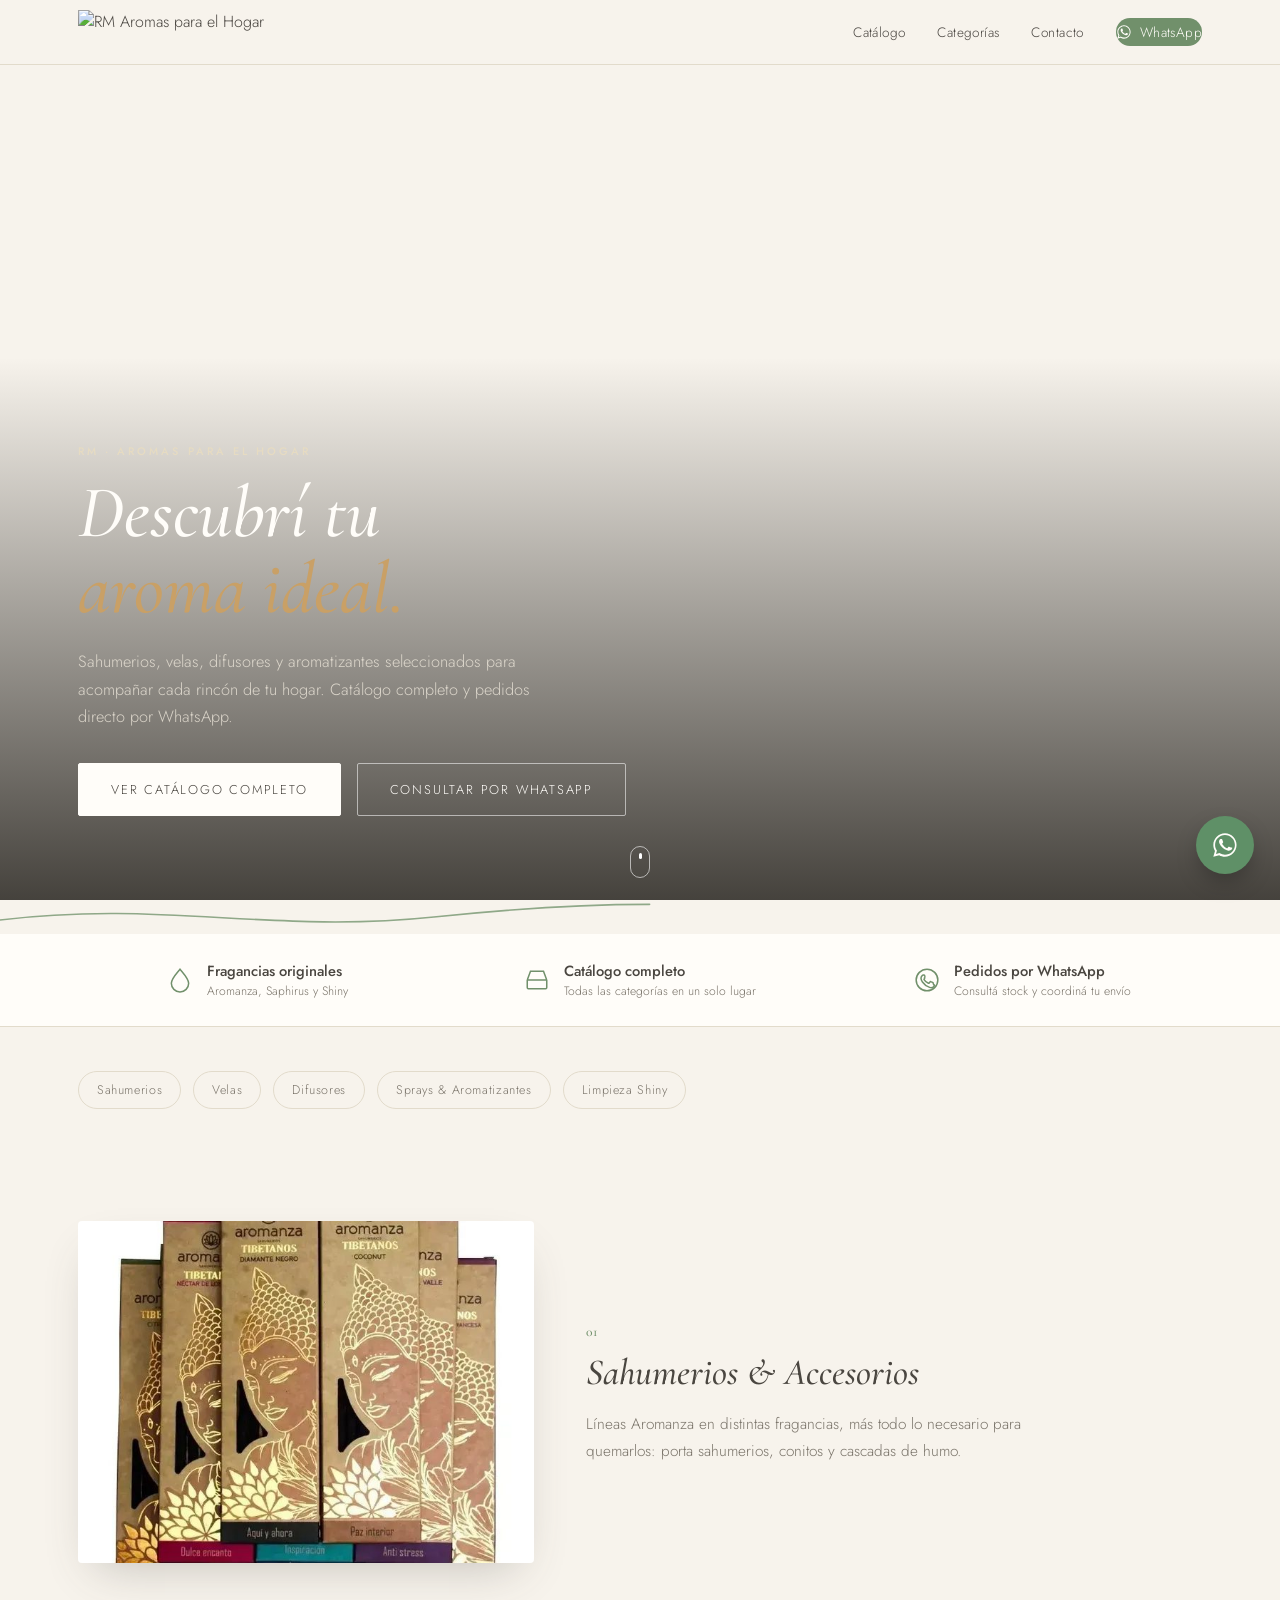
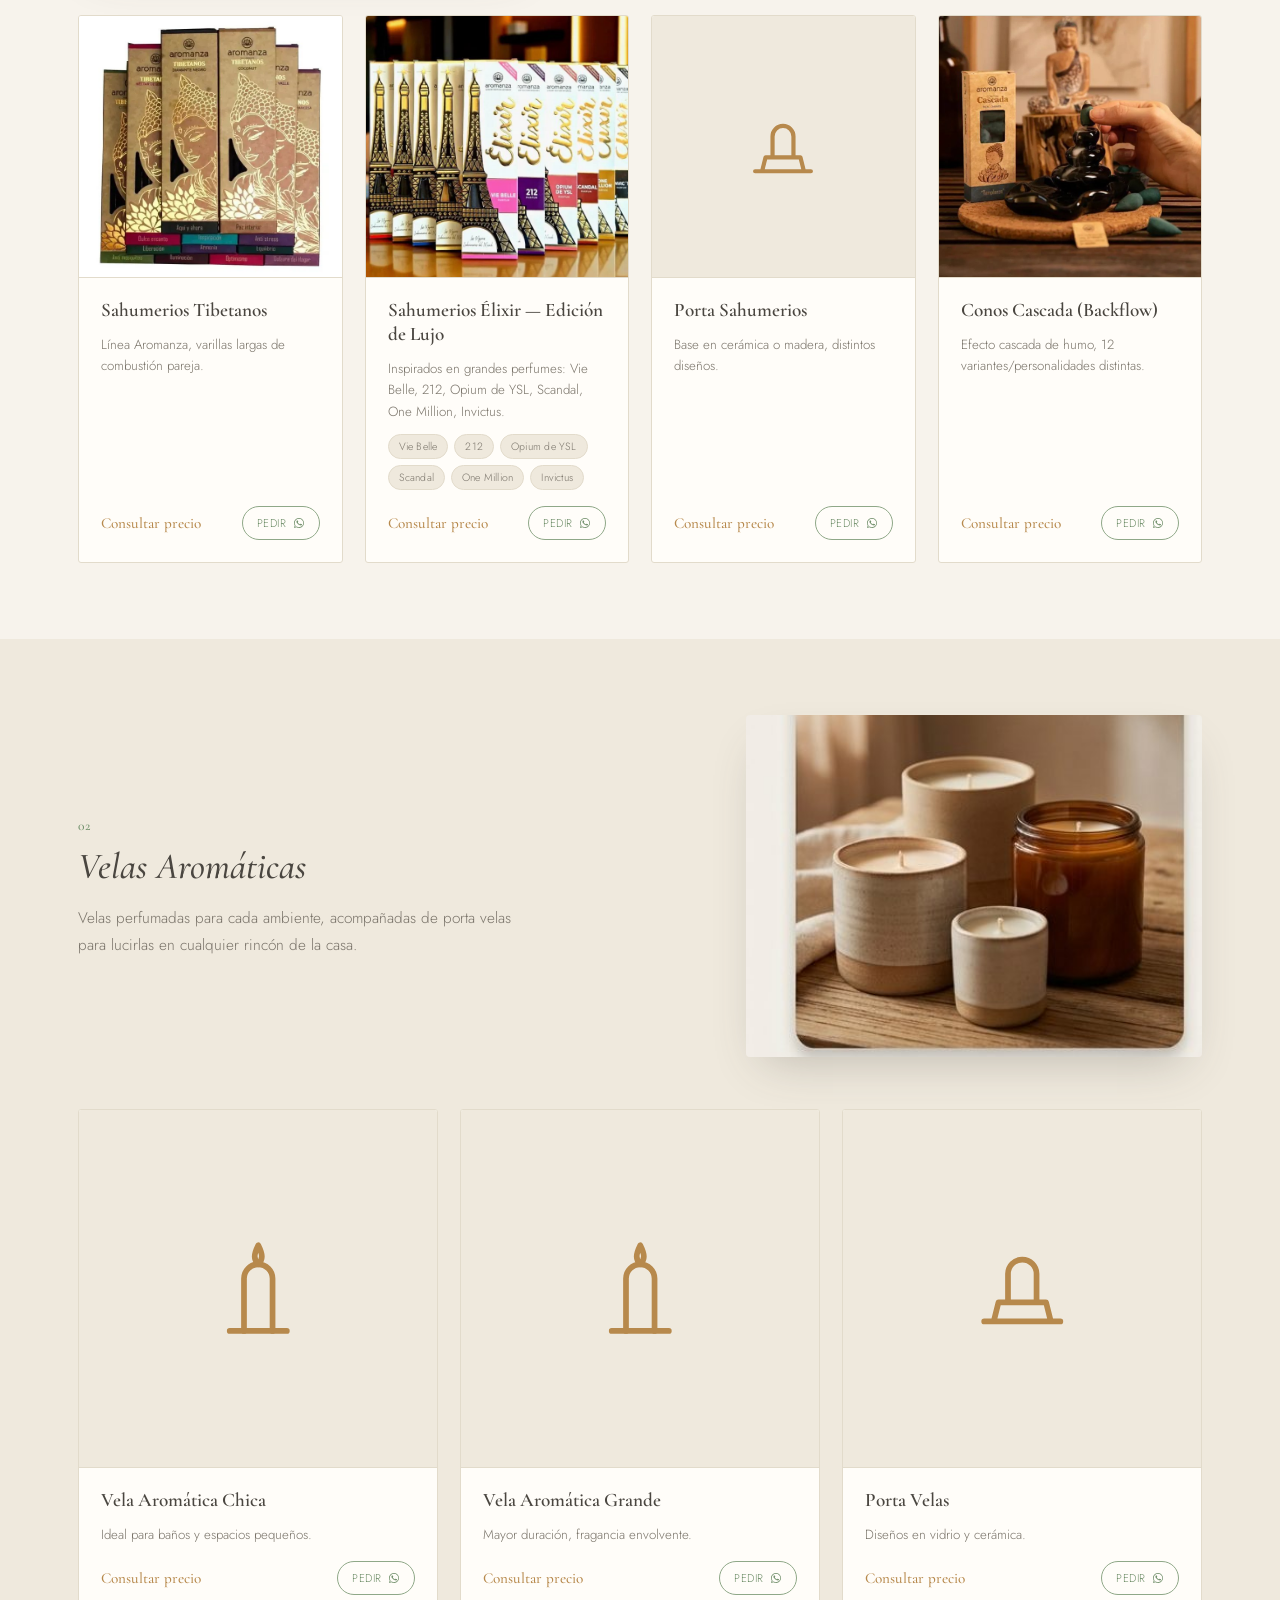
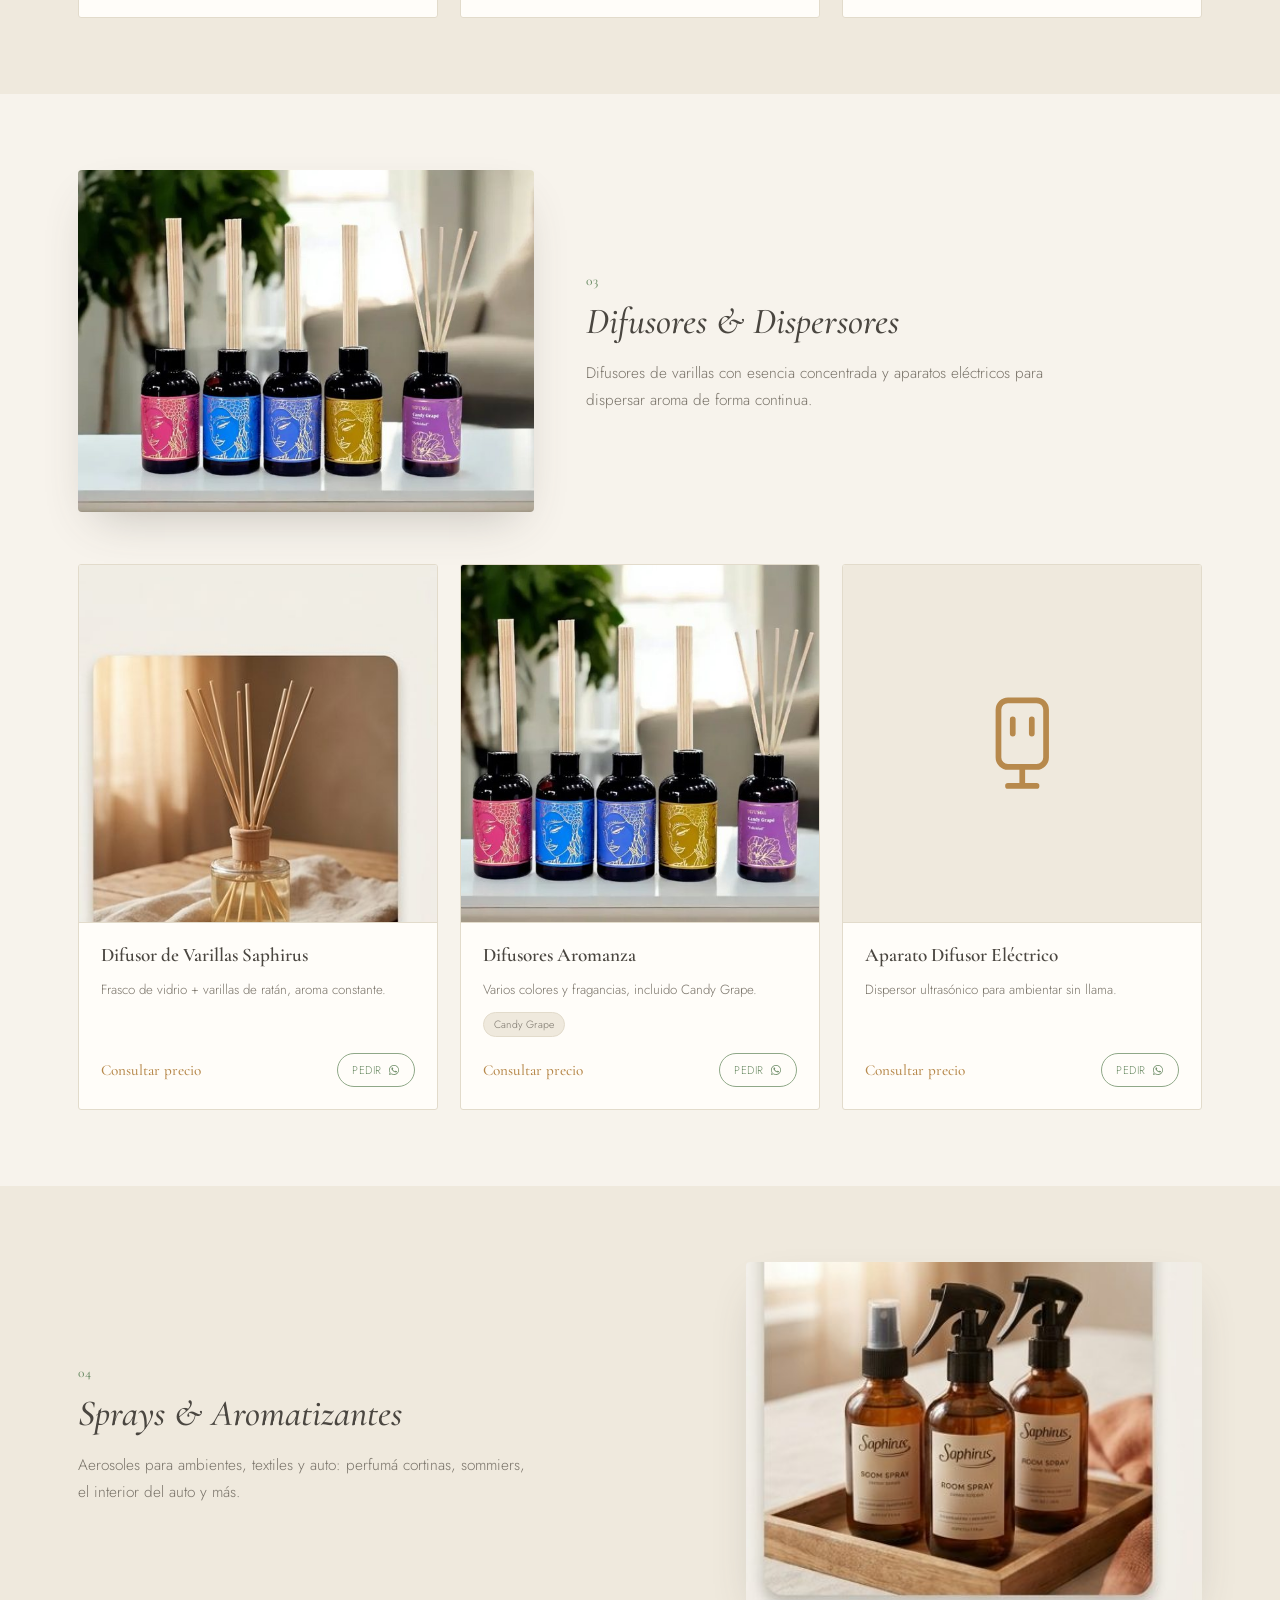
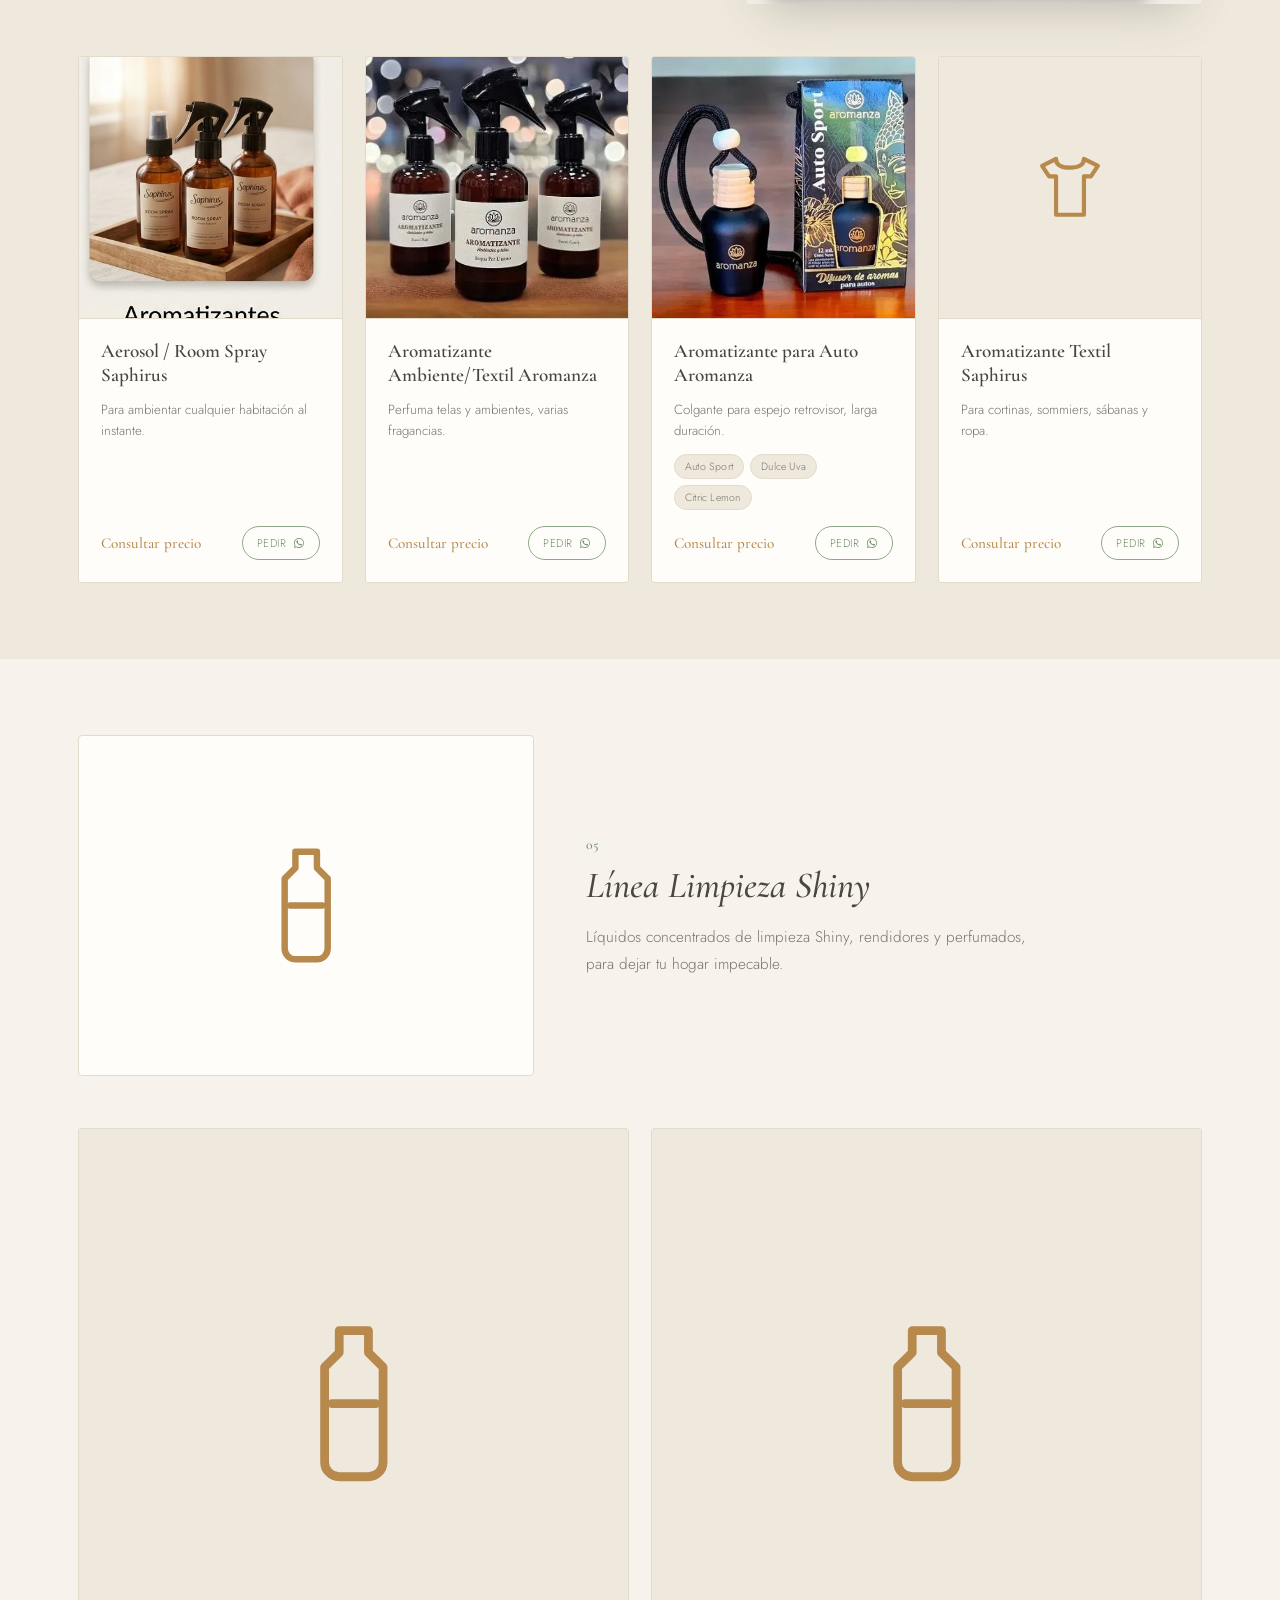
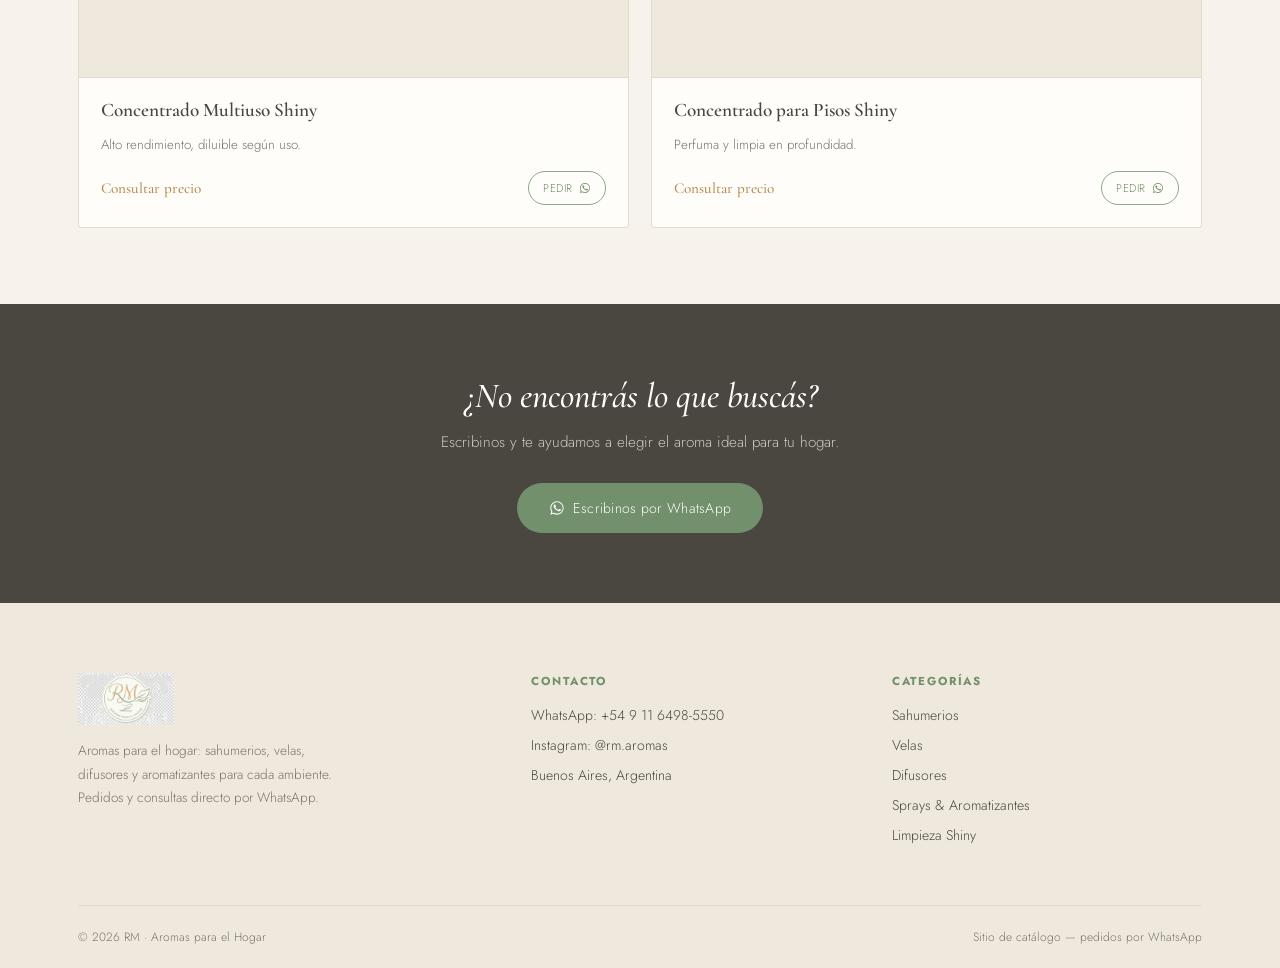
==== commit b17ce9fa: "nuevos cambios" ====
--- a/index.html
+++ b/index.html
@@ -6,288 +6,7 @@
 <title>RM · Aromas para el Hogar</title>
 <link rel="preconnect" href="https://fonts.googleapis.com">
 <link href="https://fonts.googleapis.com/css2?family=Cormorant+Garamond:ital,wght@0,400;0,500;0,600;1,500&family=Jost:wght@300;400;500;600&display=swap" rel="stylesheet">
-<style>
-  :root{
-    --gold:#c9a066;
-    --gold-deep:#b7894c;
-    --sage:#8fa888;
-    --sage-deep:#71906b;
-    --cream:#f7f3ec;
-    --cream-2:#efe9dd;
-    --ink:#4a4640;
-    --ink-soft:#7a746a;
-    --line:#e2dbcb;
-    --white:#fffdf9;
-  }
-  *{box-sizing:border-box; margin:0; padding:0;}
-  html{scroll-behavior:smooth;}
-  body{
-    font-family:'Jost', sans-serif;
-    background:var(--cream);
-    color:var(--ink);
-    font-weight:300;
-    -webkit-font-smoothing:antialiased;
-    overflow-x:hidden;
-  }
-  h1,h2,h3,.serif{
-    font-family:'Cormorant Garamond', serif;
-    font-weight:500;
-    color:var(--ink);
-  }
-  a{text-decoration:none; color:inherit;}
-  img{display:block; max-width:100%;}
-  .wrap{max-width:1180px; margin:0 auto; padding:0 28px;}
-  .eyebrow{
-    font-family:'Jost',sans-serif;
-    text-transform:uppercase;
-    letter-spacing:.28em;
-    font-size:.68rem;
-    color:var(--sage-deep);
-    font-weight:500;
-  }
-
-  /* ---------- SMOKE DIVIDER (signature element) ---------- */
-  .smoke-divider{width:100%; display:block; height:34px; margin:0 auto;}
-  .smoke-divider path{
-    fill:none; stroke:var(--sage); stroke-width:1.6; stroke-linecap:round;
-    stroke-dasharray:600; stroke-dashoffset:600;
-    animation:draw 2.4s ease forwards;
-  }
-  @keyframes draw{to{stroke-dashoffset:0;}}
-
-  /* ---------- NAV ---------- */
-  header{
-    position:sticky; top:0; z-index:100;
-    background:rgba(247,243,236,.95);
-    backdrop-filter:blur(8px);
-    border-bottom:1px solid var(--line);
-  }
-  .nav{
-    display:flex; align-items:center; justify-content:space-between;
-    padding:10px 28px; max-width:1180px; margin:0 auto;
-  }
-  .brand{display:flex; align-items:center; gap:10px;}
-  .brand img{height:44px; width:auto;}
-  nav.links{display:flex; gap:32px; align-items:center;}
-  nav.links a{font-size:.85rem; letter-spacing:.03em; color:var(--ink); position:relative; padding:4px 0;}
-  nav.links a:not(.wa-btn)::after{
-    content:''; position:absolute; left:0; bottom:0; width:0; height:1px; background:var(--sage-deep);
-    transition:width .3s ease;
-  }
-  nav.links a:not(.wa-btn):hover::after{width:100%;}
-  .wa-btn{
-    display:flex; align-items:center; gap:8px;
-    background:var(--sage-deep); color:var(--white)!important;
-    padding:10px 20px; border-radius:30px; font-size:.82rem; letter-spacing:.02em;
-    transition:background .25s ease, transform .25s ease;
-    white-space:nowrap;
-  }
-  .wa-btn:hover{background:#5f7a5a; transform:translateY(-1px);}
-  .wa-btn svg{width:16px; height:16px; fill:var(--white);}
-  .burger{display:none; flex-direction:column; gap:5px; cursor:pointer; background:none; border:none;}
-  .burger span{width:24px; height:1.5px; background:var(--ink);}
-
-  /* ---------- HERO — PANTALLA COMPLETA ---------- */
-  .hero-full{
-    position:relative;
-    height:calc(100vh - 65px);
-    min-height:520px;
-    width:100%;
-    background-image:url('images/hero.jpg');
-    background-size:cover;
-    background-position:center 35%;
-    display:flex;
-    align-items:flex-end;
-  }
-  .hero-full::before{
-    content:'';
-    position:absolute; inset:0;
-    background:linear-gradient(180deg, rgba(38,34,28,0) 35%, rgba(30,27,22,.82) 100%);
-  }
-  .hero-content{
-    position:relative; z-index:2;
-    max-width:1180px; margin:0 auto; width:100%;
-    padding:0 28px 84px;
-    color:var(--white);
-  }
-  .hero-content .eyebrow{color:#e6dbc2; margin-bottom:16px; display:inline-block;}
-  .hero-content h1{
-    font-size:clamp(2.6rem, 6vw, 4.6rem);
-    line-height:1.04;
-    margin-bottom:20px;
-    font-style:italic;
-    color:var(--white);
-  }
-  .hero-content h1 em{color:var(--gold); font-style:italic;}
-  .hero-content p{
-    font-size:1.02rem; color:#efe9dccc; max-width:460px; margin-bottom:32px; line-height:1.7;
-  }
-  .hero-ctas{display:flex; gap:16px; flex-wrap:wrap;}
-  .btn-primary{
-    background:var(--white); color:var(--ink); padding:16px 32px; border-radius:2px;
-    font-size:.8rem; letter-spacing:.14em; text-transform:uppercase;
-    transition:all .25s ease;
-    border:1px solid var(--white);
-  }
-  .btn-primary:hover{background:transparent; color:var(--white);}
-  .btn-ghost{
-    padding:16px 32px; border-radius:2px; font-size:.8rem; letter-spacing:.14em; text-transform:uppercase;
-    border:1px solid rgba(255,255,255,.55); color:var(--white);
-    transition:all .25s ease;
-  }
-  .btn-ghost:hover{border-color:var(--white); background:rgba(255,255,255,.1);}
-  .scroll-cue{
-    position:absolute; bottom:22px; left:50%; transform:translateX(-50%); z-index:2;
-    width:20px; height:32px; border:1px solid rgba(255,255,255,.6); border-radius:12px;
-  }
-  .scroll-cue::after{
-    content:''; position:absolute; top:6px; left:50%; width:3px; height:6px; margin-left:-1.5px;
-    background:#fff; border-radius:2px; animation:cue 1.8s ease infinite;
-  }
-  @keyframes cue{0%{opacity:1; transform:translateY(0);} 70%{opacity:0; transform:translateY(10px);} 100%{opacity:0;}}
-
-  /* ---------- STRIP ---------- */
-  .strip{
-    border-bottom:1px solid var(--line);
-    background:var(--white);
-  }
-  .strip .wrap{
-    display:grid; grid-template-columns:repeat(3,1fr); gap:24px;
-    padding:26px 28px;
-  }
-  .strip-item{display:flex; align-items:center; gap:14px; justify-content:center; text-align:left;}
-  .strip-item svg{width:26px; height:26px; flex-shrink:0; stroke:var(--sage-deep);}
-  .strip-item .t{font-size:.92rem; color:var(--ink); font-weight:500;}
-  .strip-item .d{font-size:.76rem; color:var(--ink-soft);}
-
-  /* ---------- CATEGORY QUICK NAV ---------- */
-  .catnav{
-    max-width:1180px; margin:44px auto 0; padding:0 28px;
-    display:flex; gap:12px; overflow-x:auto; scrollbar-width:none;
-    padding-bottom:6px;
-  }
-  .catnav::-webkit-scrollbar{display:none;}
-  .catnav a{
-    flex-shrink:0; font-size:.78rem; letter-spacing:.05em; padding:9px 18px;
-    border:1px solid var(--line); border-radius:30px; color:var(--ink-soft);
-    transition:all .25s ease; white-space:nowrap;
-  }
-  .catnav a:hover{border-color:var(--sage-deep); color:var(--sage-deep); background:var(--white);}
-
-  /* ---------- CATALOGO ---------- */
-  #catalogo{padding-top:30px;}
-  .category{padding:76px 0; scroll-margin-top:80px;}
-  .category:nth-child(even){background:var(--cream-2);}
-  .cat-head{
-    display:grid; grid-template-columns:.85fr 1.15fr; gap:52px; align-items:center;
-    margin-bottom:52px;
-  }
-  .cat-head.reverse{grid-template-columns:1.15fr .85fr;}
-  .cat-head.reverse .cat-photo{order:2;}
-  .cat-photo{border-radius:4px; overflow:hidden; box-shadow:0 20px 45px -18px rgba(74,70,64,.3);}
-  .cat-photo img{width:100%; height:100%; object-fit:cover; aspect-ratio:4/3;}
-  .cat-icon-box{
-    width:100%; aspect-ratio:4/3; border-radius:4px; background:var(--white);
-    border:1px solid var(--line);
-    display:flex; align-items:center; justify-content:center;
-  }
-  .cat-icon-box svg{width:38%; height:38%; stroke:var(--gold-deep); fill:none;}
-  .cat-info .num{font-family:'Cormorant Garamond',serif; font-size:.85rem; color:var(--sage-deep); letter-spacing:.1em;}
-  .cat-info h2{font-size:2.3rem; margin:8px 0 16px; font-style:italic;}
-  .cat-info p{color:var(--ink-soft); line-height:1.75; font-size:.96rem; max-width:460px;}
-
-  .prod-grid{
-    display:grid; grid-template-columns:repeat(auto-fit, minmax(230px,1fr)); gap:22px;
-  }
-  .card{
-    background:var(--white); border:1px solid var(--line); border-radius:3px;
-    overflow:hidden; display:flex; flex-direction:column;
-    transition:transform .3s ease, box-shadow .3s ease, border-color .3s ease;
-  }
-  .card:hover{transform:translateY(-4px); box-shadow:0 18px 34px -18px rgba(74,70,64,.28); border-color:var(--sage);}
-  .card-media{
-    aspect-ratio:1/1; width:100%; background:var(--cream-2);
-    display:flex; align-items:center; justify-content:center; overflow:hidden;
-    border-bottom:1px solid var(--line);
-  }
-  .card-media img{width:100%; height:100%; object-fit:cover;}
-  .card-media svg{width:32%; height:32%; stroke:var(--gold-deep); fill:none;}
-  .card-body{padding:20px 22px 22px; display:flex; flex-direction:column; gap:12px; flex-grow:1;}
-  .card h3{font-size:1.2rem; font-weight:600; font-style:normal; font-family:'Cormorant Garamond',serif;}
-  .card p{font-size:.83rem; color:var(--ink-soft); line-height:1.6; flex-grow:1;}
-  .card-foot{display:flex; align-items:center; justify-content:space-between; margin-top:4px; gap:10px;}
-  .price{font-size:.95rem; color:var(--gold-deep); font-weight:500; font-family:'Cormorant Garamond',serif;}
-  .price-tag{font-size:1.2rem;}
-  .ask-btn{
-    display:flex; align-items:center; gap:6px;
-    font-size:.7rem; letter-spacing:.05em; text-transform:uppercase;
-    color:var(--sage-deep); border:1px solid var(--sage); padding:8px 14px; border-radius:30px;
-    transition:all .25s ease; flex-shrink:0;
-  }
-  .ask-btn:hover{background:var(--sage-deep); color:var(--white); border-color:var(--sage-deep);}
-  .ask-btn svg{width:12px; height:12px; fill:currentColor;}
-
-  /* ---------- CTA BANNER ---------- */
-  .cta-banner{
-    background:var(--ink); color:var(--white);
-    padding:70px 0; text-align:center; position:relative; overflow:hidden;
-  }
-  .cta-banner h2{color:var(--white); font-size:2.2rem; font-style:italic; margin-bottom:14px;}
-  .cta-banner p{color:#cfc8ba; margin-bottom:30px; font-size:.95rem;}
-  .cta-banner .wa-btn{display:inline-flex; padding:15px 32px; font-size:.88rem;}
-
-  /* ---------- CONTACT / FOOTER ---------- */
-  footer{background:var(--cream-2); padding-top:70px;}
-  .foot-grid{
-    display:grid; grid-template-columns:1.3fr 1fr 1fr; gap:50px;
-    padding-bottom:50px; border-bottom:1px solid var(--line);
-  }
-  .foot-brand img{height:52px; margin-bottom:14px;}
-  .foot-brand p{color:var(--ink-soft); font-size:.85rem; line-height:1.7; max-width:280px;}
-  .foot-col h4{font-size:.72rem; text-transform:uppercase; letter-spacing:.16em; color:var(--sage-deep); margin-bottom:16px;}
-  .foot-col a, .foot-col p{display:block; font-size:.88rem; color:var(--ink); margin-bottom:10px;}
-  .foot-col a:hover{color:var(--sage-deep);}
-  .foot-bottom{
-    display:flex; justify-content:space-between; align-items:center;
-    padding:22px 0; font-size:.75rem; color:var(--ink-soft); flex-wrap:wrap; gap:10px;
-  }
-
-  /* ---------- FLOATING WHATSAPP ---------- */
-  .float-wa{
-    position:fixed; bottom:26px; right:26px; z-index:200;
-    width:58px; height:58px; border-radius:50%; background:#5f9067;
-    display:flex; align-items:center; justify-content:center;
-    box-shadow:0 10px 24px -6px rgba(0,0,0,.35);
-    transition:transform .25s ease;
-  }
-  .float-wa:hover{transform:scale(1.08);}
-  .float-wa svg{width:28px; height:28px; fill:var(--white);}
-
-  /* ---------- RESPONSIVE ---------- */
-  @media (max-width:900px){
-    nav.links{
-      position:fixed; top:64px; left:0; right:0; background:var(--white);
-      flex-direction:column; padding:24px 28px; gap:20px;
-      border-bottom:1px solid var(--line);
-      transform:translateY(-130%); transition:transform .3s ease; opacity:0;
-    }
-    nav.links.open{transform:translateY(0); opacity:1;}
-    .burger{display:flex;}
-    .hero-full{height:88vh;}
-    .hero-content{padding-bottom:56px;}
-    .hero-ctas{flex-direction:column; align-items:stretch;}
-    .strip .wrap{grid-template-columns:1fr; text-align:center;}
-    .strip-item{justify-content:center;}
-    .cat-head, .cat-head.reverse{grid-template-columns:1fr;}
-    .cat-head.reverse .cat-photo{order:0;}
-    .foot-grid{grid-template-columns:1fr; gap:36px;}
-  }
-  @media (prefers-reduced-motion: reduce){
-    .smoke-divider path{animation:none; stroke-dashoffset:0;}
-    .scroll-cue::after{animation:none;}
-    html{scroll-behavior:auto;}
-  }
-</style>
+<link rel="stylesheet" href="css/style.css">
 </head>
 <body>
 
@@ -295,7 +14,7 @@
 <header>
   <div class="nav">
     <a href="#" class="brand">
-      <img src="images/logo.png" alt="RM Aromas para el Hogar">
+      <img src="/RM-AROMAS-DEL-HOGAR/images/hero.jpg" alt="RM Aromas para el Hogar">
     </a>
     <button class="burger" id="burger" aria-label="Abrir menú"><span></span><span></span><span></span></button>
     <nav class="links" id="navLinks">
@@ -404,170 +123,6 @@
   <svg viewBox="0 0 24 24"><path d="M17.5 14.4c-.3-.1-1.6-.8-1.9-.9-.2-.1-.4-.1-.6.1-.2.3-.7.9-.8 1-.1.2-.3.2-.6.1-.3-.2-1.2-.5-2.3-1.5-.9-.8-1.4-1.7-1.6-2-.1-.3 0-.4.1-.6.1-.1.3-.3.4-.5.1-.1.2-.3.2-.4.1-.2 0-.4 0-.5-.1-.1-.6-1.5-.8-2-.2-.5-.4-.4-.6-.4h-.5c-.2 0-.5.1-.7.3-.2.3-.9.9-.9 2.2s1 2.6 1.1 2.7c.1.2 1.9 3 4.7 4.1.7.3 1.2.4 1.6.6.7.2 1.3.2 1.8.1.5-.1 1.6-.7 1.9-1.3.2-.6.2-1.1.2-1.2-.1-.2-.3-.2-.5-.3z"/><path d="M12 2C6.5 2 2 6.5 2 12c0 1.9.5 3.6 1.4 5.1L2 22l5-1.3c1.4.8 3.1 1.3 4.9 1.3 5.5 0 10-4.5 10-10S17.5 2 12 2zm0 18.3c-1.6 0-3.1-.4-4.4-1.2l-.3-.2-3 .8.8-2.9-.2-.3c-.9-1.4-1.4-3-1.4-4.6 0-4.7 3.8-8.5 8.5-8.5s8.5 3.8 8.5 8.5-3.8 8.4-8.5 8.4z"/></svg>
 </a>
 
-<script>
-/* =========================================================
-   CONFIGURACIÓN — EDITÁ ACÁ TUS DATOS
-   ========================================================= */
-
-// 1) Tu número de WhatsApp con código de país (54) + 9 + código de área + número.
-const WHATSAPP_NUMBER = "5491164985550";
-
-// 2) Categorías y productos.
-//    foto: dejalo en null para mostrar un ícono, o poné la ruta de una imagen
-//    (ej: "images/sahumerio-lavanda.jpg") una vez que la subas a la carpeta /images.
-//    precio: "Consultar"  -> se muestra "Consultar precio"
-//    precio: "$5.500"     -> se muestra ese precio fijo
-const CATEGORIES = [
-  {
-    id: "cat-sahumerios",
-    num: "01",
-    titulo: "Sahumerios & Accesorios",
-    texto: "Varillas Aromanza en distintas fragancias, más todo lo necesario para quemarlos: porta sahumerios, conitos y cascadas de humo.",
-    foto: "images/sahumerios.jpg",
-    icon: "incienso",
-    reverse: false,
-    productos: [
-      { nombre: "Sahumerios Aromanza x20", desc: "Varillas largas, amplia variedad de fragancias.", precio: "Consultar", icon: "incienso", foto: null },
-      { nombre: "Porta Sahumerios", desc: "Base en cerámica o madera, distintos diseños.", precio: "Consultar", icon: "base", foto: null },
-      { nombre: "Conitos Aromáticos", desc: "Caja surtida, combustión lenta y pareja.", precio: "Consultar", icon: "cono", foto: null },
-      { nombre: "Cascadas de Humo (Backflow)", desc: "Efecto cascada, incluye cono especial.", precio: "Consultar", icon: "cascada", foto: null }
-    ]
-  },
-  {
-    id: "cat-velas",
-    num: "02",
-    titulo: "Velas Aromáticas",
-    texto: "Velas perfumadas para cada ambiente, acompañadas de porta velas para lucirlas en cualquier rincón de la casa.",
-    foto: "images/velas.jpg",
-    icon: "vela",
-    reverse: true,
-    productos: [
-      { nombre: "Vela Aromática Chica", desc: "Ideal para baños y espacios pequeños.", precio: "Consultar", icon: "vela", foto: null },
-      { nombre: "Vela Aromática Grande", desc: "Mayor duración, fragancia envolvente.", precio: "Consultar", icon: "vela", foto: null },
-      { nombre: "Porta Velas", desc: "Diseños en vidrio y cerámica.", precio: "Consultar", icon: "base", foto: null }
-    ]
-  },
-  {
-    id: "cat-difusores",
-    num: "03",
-    titulo: "Difusores & Dispersores",
-    texto: "Difusores de varillas con esencia concentrada y aparatos eléctricos para dispersar aroma de forma continua.",
-    foto: "images/difusores.jpg",
-    icon: "difusor",
-    reverse: false,
-    productos: [
-      { nombre: "Difusor de Varillas", desc: "Frasco de vidrio + varillas de ratán, aroma constante.", precio: "Consultar", icon: "difusor", foto: null },
-      { nombre: "Aparato Difusor Eléctrico", desc: "Dispersor ultrasónico para ambientar sin llama.", precio: "Consultar", icon: "enchufe", foto: null }
-    ]
-  },
-  {
-    id: "cat-sprays",
-    num: "04",
-    titulo: "Sprays & Aromatizantes",
-    texto: "Aerosoles Saphirus para ambientes, textiles y auto: perfumá cortinas, sommiers, el interior del auto y más.",
-    foto: "images/aromatizantes.jpg",
-    icon: "spray",
-    reverse: true,
-    productos: [
-      { nombre: "Aerosol / Room Spray Saphirus", desc: "Para ambientar cualquier habitación al instante.", precio: "Consultar", icon: "spray", foto: null },
-      { nombre: "Aromatizante para Auto", desc: "Larga duración, distintas fragancias.", precio: "Consultar", icon: "auto", foto: null },
-      { nombre: "Aromatizante Textil Saphirus", desc: "Para cortinas, sommiers, sábanas y ropa.", precio: "Consultar", icon: "textil", foto: null }
-    ]
-  },
-  {
-    id: "cat-limpieza",
-    num: "05",
-    titulo: "Línea Limpieza Shiny",
-    texto: "Líquidos concentrados de limpieza Shiny, rendidores y perfumados, para dejar tu hogar impecable.",
-    foto: null,
-    icon: "botella",
-    reverse: false,
-    productos: [
-      { nombre: "Concentrado Multiuso Shiny", desc: "Alto rendimiento, diluible según uso.", precio: "Consultar", icon: "botella", foto: null },
-      { nombre: "Concentrado para Pisos Shiny", desc: "Perfuma y limpia en profundidad.", precio: "Consultar", icon: "botella", foto: null }
-    ]
-  }
-];
-
-const ICONS = {
-  incienso: '<path d="M8 21h8M9 21c0-5 1-6 1-9M15 21c0-5-1-6-1-9M10 12c-1-3 0-5 2-8 2 3 3 5 2 8"/>',
-  base: '<path d="M4 19h16M6 19l1-4h10l1 4M9 15V9a3 3 0 016 0v6"/>',
-  cono: '<path d="M12 3l4 15H8l4-15z"/><path d="M6 21h12"/>',
-  cascada: '<path d="M12 2c2 3 1 4-1 6s-3 3-1 6 1 4-1 6"/><path d="M4 21h16"/>',
-  vela: '<path d="M9 21V10a3 3 0 016 0v11"/><path d="M6 21h12"/><path d="M12 7c1-1 1-2 0-4-1 2-1 3 0 4z"/>',
-  difusor: '<path d="M8 21h8M9 21l-1-9a2 2 0 012-2h4a2 2 0 012 2l-1 9"/><path d="M10 10V6a2 2 0 014 0v4"/><path d="M9 3l3 2 3-2"/>',
-  enchufe: '<rect x="7" y="3" width="10" height="14" rx="2"/><path d="M10 7v3M14 7v3M12 17v4M9 21h6"/>',
-  spray: '<path d="M9 21V9a2 2 0 012-2h2a2 2 0 012 2v12"/><path d="M8 21h8"/><path d="M11 7V4h2v3"/><path d="M15 5l3-1M15 7l3 1M15 3l3-2"/>',
-  auto: '<path d="M4 16l1.5-5A2 2 0 017.4 9.5h9.2A2 2 0 0118.5 11L20 16"/><rect x="3" y="16" width="18" height="4" rx="1.5"/><circle cx="7.5" cy="18" r="1"/><circle cx="16.5" cy="18" r="1"/>',
-  textil: '<path d="M8 4l-4 2 2 3h2v11h8V9h2l2-3-4-2c0 1.5-1.3 2.5-4 2.5S8 5.5 8 4z"/>',
-  botella: '<path d="M10 2h4v3l2 2v13a2 2 0 01-2 2h-4a2 2 0 01-2-2V7l2-2V2z"/><path d="M9 12h6"/>'
-};
-
-/* ================== RENDER ================== */
-function waLink(mensaje){
-  return `https://wa.me/${WHATSAPP_NUMBER}?text=${encodeURIComponent(mensaje)}`;
-}
-
-function mediaBlock(foto, icon, alt){
-  if (foto){
-    return `<div class="card-media"><img src="${foto}" alt="${alt}" loading="lazy"></div>`;
-  }
-  return `<div class="card-media"><svg viewBox="0 0 24 24" fill="none" stroke-width="1.2" stroke-linecap="round" stroke-linejoin="round">${ICONS[icon] || ICONS.base}</svg></div>`;
-}
-
-function render(){
-  const main = document.getElementById('catalogo');
-  main.innerHTML = CATEGORIES.map(cat => {
-    const fotoBlock = cat.foto
-      ? `<div class="cat-photo"><img src="${cat.foto}" alt="${cat.titulo}" loading="lazy"></div>`
-      : `<div class="cat-icon-box"><svg viewBox="0 0 24 24" fill="none" stroke-width="1.2" stroke-linecap="round" stroke-linejoin="round">${ICONS[cat.icon]}</svg></div>`;
-
-    const cards = cat.productos.map(p => `
-      <div class="card">
-        ${mediaBlock(p.foto, p.icon, p.nombre)}
-        <div class="card-body">
-          <h3>${p.nombre}</h3>
-          <p>${p.desc}</p>
-          <div class="card-foot">
-            <span class="price">${p.precio === 'Consultar' ? 'Consultar precio' : `<span class="price-tag">${p.precio}</span>`}</span>
-            <a class="ask-btn" target="_blank" rel="noopener" href="${waLink('Hola! Quiero consultar por: ' + p.nombre)}">
-              Pedir
-              <svg viewBox="0 0 24 24"><path d="M17.5 14.4c-.3-.1-1.6-.8-1.9-.9-.2-.1-.4-.1-.6.1-.2.3-.7.9-.8 1-.1.2-.3.2-.6.1-.3-.2-1.2-.5-2.3-1.5-.9-.8-1.4-1.7-1.6-2-.1-.3 0-.4.1-.6.1-.1.3-.3.4-.5.1-.1.2-.3.2-.4.1-.2 0-.4 0-.5-.1-.1-.6-1.5-.8-2-.2-.5-.4-.4-.6-.4h-.5c-.2 0-.5.1-.7.3-.2.3-.9.9-.9 2.2s1 2.6 1.1 2.7c.1.2 1.9 3 4.7 4.1.7.3 1.2.4 1.6.6.7.2 1.3.2 1.8.1.5-.1 1.6-.7 1.9-1.3.2-.6.2-1.1.2-1.2-.1-.2-.3-.2-.5-.3z"/><path d="M12 2C6.5 2 2 6.5 2 12c0 1.9.5 3.6 1.4 5.1L2 22l5-1.3c1.4.8 3.1 1.3 4.9 1.3 5.5 0 10-4.5 10-10S17.5 2 12 2zm0 18.3c-1.6 0-3.1-.4-4.4-1.2l-.3-.2-3 .8.8-2.9-.2-.3c-.9-1.4-1.4-3-1.4-4.6 0-4.7 3.8-8.5 8.5-8.5s8.5 3.8 8.5 8.5-3.8 8.4-8.5 8.4z"/></svg>
-            </a>
-          </div>
-        </div>
-      </div>
-    `).join('');
-
-    return `
-      <section class="category" id="${cat.id}">
-        <div class="wrap">
-          <div class="cat-head ${cat.reverse ? 'reverse' : ''}">
-            ${fotoBlock}
-            <div class="cat-info">
-              <span class="num serif">${cat.num}</span>
-              <h2>${cat.titulo}</h2>
-              <p>${cat.texto}</p>
-            </div>
-          </div>
-          <div class="prod-grid">${cards}</div>
-        </div>
-      </section>
-    `;
-  }).join('');
-
-  const genericLink = waLink('Hola! Quiero consultar el catálogo de RM Aromas para el Hogar.');
-  document.querySelectorAll('#navWaBtn, .hero-wa-link, .cta-wa-link, .foot-wa-link, #floatWa').forEach(el => {
-    el.href = genericLink;
-  });
-}
-render();
-
-/* ================== MOBILE MENU ================== */
-const burger = document.getElementById('burger');
-const navLinks = document.getElementById('navLinks');
-burger.addEventListener('click', () => navLinks.classList.toggle('open'));
-navLinks.querySelectorAll('a').forEach(a => a.addEventListener('click', () => navLinks.classList.remove('open')));
-</script>
+<script src="js/script.js"></script>
 </body>
 </html>
--- a/css/style.css
+++ b/css/style.css
@@ -0,0 +1,286 @@
+:root{
+    --gold:#c9a066;
+    --gold-deep:#b7894c;
+    --sage:#8fa888;
+    --sage-deep:#71906b;
+    --cream:#f7f3ec;
+    --cream-2:#efe9dd;
+    --ink:#4a4640;
+    --ink-soft:#7a746a;
+    --line:#e2dbcb;
+    --white:#fffdf9;
+  }
+  *{box-sizing:border-box; margin:0; padding:0;}
+  html{scroll-behavior:smooth;}
+  body{
+    font-family:'Jost', sans-serif;
+    background:var(--cream);
+    color:var(--ink);
+    font-weight:300;
+    -webkit-font-smoothing:antialiased;
+    overflow-x:hidden;
+  }
+  h1,h2,h3,.serif{
+    font-family:'Cormorant Garamond', serif;
+    font-weight:500;
+    color:var(--ink);
+  }
+  a{text-decoration:none; color:inherit;}
+  img{display:block; max-width:100%;}
+  .wrap{max-width:1180px; margin:0 auto; padding:0 28px;}
+  .eyebrow{
+    font-family:'Jost',sans-serif;
+    text-transform:uppercase;
+    letter-spacing:.28em;
+    font-size:.68rem;
+    color:var(--sage-deep);
+    font-weight:500;
+  }
+
+  /* ---------- SMOKE DIVIDER (signature element) ---------- */
+  .smoke-divider{width:100%; display:block; height:34px; margin:0 auto;}
+  .smoke-divider path{
+    fill:none; stroke:var(--sage); stroke-width:1.6; stroke-linecap:round;
+    stroke-dasharray:600; stroke-dashoffset:600;
+    animation:draw 2.4s ease forwards;
+  }
+  @keyframes draw{to{stroke-dashoffset:0;}}
+
+  /* ---------- NAV ---------- */
+  header{
+    position:sticky; top:0; z-index:100;
+    background:rgba(247,243,236,.95);
+    backdrop-filter:blur(8px);
+    border-bottom:1px solid var(--line);
+  }
+  .nav{
+    display:flex; align-items:center; justify-content:space-between;
+    padding:10px 28px; max-width:1180px; margin:0 auto;
+  }
+  .brand{display:flex; align-items:center; gap:10px;}
+  .brand img{height:44px; width:auto;}
+  nav.links{display:flex; gap:32px; align-items:center;}
+  nav.links a{font-size:.85rem; letter-spacing:.03em; color:var(--ink); position:relative; padding:4px 0;}
+  nav.links a:not(.wa-btn)::after{
+    content:''; position:absolute; left:0; bottom:0; width:0; height:1px; background:var(--sage-deep);
+    transition:width .3s ease;
+  }
+  nav.links a:not(.wa-btn):hover::after{width:100%;}
+  .wa-btn{
+    display:flex; align-items:center; gap:8px;
+    background:var(--sage-deep); color:var(--white)!important;
+    padding:10px 20px; border-radius:30px; font-size:.82rem; letter-spacing:.02em;
+    transition:background .25s ease, transform .25s ease;
+    white-space:nowrap;
+  }
+  .wa-btn:hover{background:#5f7a5a; transform:translateY(-1px);}
+  .wa-btn svg{width:16px; height:16px; fill:var(--white);}
+  .burger{display:none; flex-direction:column; gap:5px; cursor:pointer; background:none; border:none;}
+  .burger span{width:24px; height:1.5px; background:var(--ink);}
+
+  /* ---------- HERO — PANTALLA COMPLETA ---------- */
+  .hero-full{
+    position:relative;
+    height:calc(100vh - 65px);
+    min-height:520px;
+    width:100%;
+    background-image:url('/RM-AROMAS-DEL-HOGAR/images/hero.jpg');
+    background-size:cover;
+    background-position:center 35%;
+    display:flex;
+    align-items:flex-end;
+  }
+  .hero-full::before{
+    content:'';
+    position:absolute; inset:0;
+    background:linear-gradient(180deg, rgba(38,34,28,0) 35%, rgba(30,27,22,.82) 100%);
+  }
+  .hero-content{
+    position:relative; z-index:2;
+    max-width:1180px; margin:0 auto; width:100%;
+    padding:0 28px 84px;
+    color:var(--white);
+  }
+  .hero-content .eyebrow{color:#e6dbc2; margin-bottom:16px; display:inline-block;}
+  .hero-content h1{
+    font-size:clamp(2.6rem, 6vw, 4.6rem);
+    line-height:1.04;
+    margin-bottom:20px;
+    font-style:italic;
+    color:var(--white);
+  }
+  .hero-content h1 em{color:var(--gold); font-style:italic;}
+  .hero-content p{
+    font-size:1.02rem; color:#efe9dccc; max-width:460px; margin-bottom:32px; line-height:1.7;
+  }
+  .hero-ctas{display:flex; gap:16px; flex-wrap:wrap;}
+  .btn-primary{
+    background:var(--white); color:var(--ink); padding:16px 32px; border-radius:2px;
+    font-size:.8rem; letter-spacing:.14em; text-transform:uppercase;
+    transition:all .25s ease;
+    border:1px solid var(--white);
+  }
+  .btn-primary:hover{background:transparent; color:var(--white);}
+  .btn-ghost{
+    padding:16px 32px; border-radius:2px; font-size:.8rem; letter-spacing:.14em; text-transform:uppercase;
+    border:1px solid rgba(255,255,255,.55); color:var(--white);
+    transition:all .25s ease;
+  }
+  .btn-ghost:hover{border-color:var(--white); background:rgba(255,255,255,.1);}
+  .scroll-cue{
+    position:absolute; bottom:22px; left:50%; transform:translateX(-50%); z-index:2;
+    width:20px; height:32px; border:1px solid rgba(255,255,255,.6); border-radius:12px;
+  }
+  .scroll-cue::after{
+    content:''; position:absolute; top:6px; left:50%; width:3px; height:6px; margin-left:-1.5px;
+    background:#fff; border-radius:2px; animation:cue 1.8s ease infinite;
+  }
+  @keyframes cue{0%{opacity:1; transform:translateY(0);} 70%{opacity:0; transform:translateY(10px);} 100%{opacity:0;}}
+
+  /* ---------- STRIP ---------- */
+  .strip{
+    border-bottom:1px solid var(--line);
+    background:var(--white);
+  }
+  .strip .wrap{
+    display:grid; grid-template-columns:repeat(3,1fr); gap:24px;
+    padding:26px 28px;
+  }
+  .strip-item{display:flex; align-items:center; gap:14px; justify-content:center; text-align:left;}
+  .strip-item svg{width:26px; height:26px; flex-shrink:0; stroke:var(--sage-deep);}
+  .strip-item .t{font-size:.92rem; color:var(--ink); font-weight:500;}
+  .strip-item .d{font-size:.76rem; color:var(--ink-soft);}
+
+  /* ---------- CATEGORY QUICK NAV ---------- */
+  .catnav{
+    max-width:1180px; margin:44px auto 0; padding:0 28px;
+    display:flex; gap:12px; overflow-x:auto; scrollbar-width:none;
+    padding-bottom:6px;
+  }
+  .catnav::-webkit-scrollbar{display:none;}
+  .catnav a{
+    flex-shrink:0; font-size:.78rem; letter-spacing:.05em; padding:9px 18px;
+    border:1px solid var(--line); border-radius:30px; color:var(--ink-soft);
+    transition:all .25s ease; white-space:nowrap;
+  }
+  .catnav a:hover{border-color:var(--sage-deep); color:var(--sage-deep); background:var(--white);}
+
+  /* ---------- CATALOGO ---------- */
+  #catalogo{padding-top:30px;}
+  .category{padding:76px 0; scroll-margin-top:80px;}
+  .category:nth-child(even){background:var(--cream-2);}
+  .cat-head{
+    display:grid; grid-template-columns:.85fr 1.15fr; gap:52px; align-items:center;
+    margin-bottom:52px;
+  }
+  .cat-head.reverse{grid-template-columns:1.15fr .85fr;}
+  .cat-head.reverse .cat-photo{order:2;}
+  .cat-photo{border-radius:4px; overflow:hidden; box-shadow:0 20px 45px -18px rgba(74,70,64,.3);}
+  .cat-photo img{width:100%; height:100%; object-fit:cover; aspect-ratio:4/3;}
+  .cat-icon-box{
+    width:100%; aspect-ratio:4/3; border-radius:4px; background:var(--white);
+    border:1px solid var(--line);
+    display:flex; align-items:center; justify-content:center;
+  }
+  .cat-icon-box svg{width:38%; height:38%; stroke:var(--gold-deep); fill:none;}
+  .cat-info .num{font-family:'Cormorant Garamond',serif; font-size:.85rem; color:var(--sage-deep); letter-spacing:.1em;}
+  .cat-info h2{font-size:2.3rem; margin:8px 0 16px; font-style:italic;}
+  .cat-info p{color:var(--ink-soft); line-height:1.75; font-size:.96rem; max-width:460px;}
+
+  .prod-grid{
+    display:grid; grid-template-columns:repeat(auto-fit, minmax(230px,1fr)); gap:22px;
+  }
+  .card{
+    background:var(--white); border:1px solid var(--line); border-radius:3px;
+    overflow:hidden; display:flex; flex-direction:column;
+    transition:transform .3s ease, box-shadow .3s ease, border-color .3s ease;
+  }
+  .card:hover{transform:translateY(-4px); box-shadow:0 18px 34px -18px rgba(74,70,64,.28); border-color:var(--sage);}
+  .card-media{
+    aspect-ratio:1/1; width:100%; background:var(--cream-2);
+    display:flex; align-items:center; justify-content:center; overflow:hidden;
+    border-bottom:1px solid var(--line);
+  }
+  .card-media img{width:100%; height:100%; object-fit:cover;}
+  .card-media svg{width:32%; height:32%; stroke:var(--gold-deep); fill:none;}
+  .card-body{padding:20px 22px 22px; display:flex; flex-direction:column; gap:12px; flex-grow:1;}
+  .card h3{font-size:1.2rem; font-weight:600; font-style:normal; font-family:'Cormorant Garamond',serif;}
+  .card p{font-size:.83rem; color:var(--ink-soft); line-height:1.6; flex-grow:1;}
+  .chips{display:flex; flex-wrap:wrap; gap:6px;}
+  .chip{
+    font-size:.66rem; letter-spacing:.02em; color:var(--ink-soft);
+    background:var(--cream-2); border:1px solid var(--line);
+    padding:4px 10px; border-radius:20px;
+  }
+  .card-foot{display:flex; align-items:center; justify-content:space-between; margin-top:4px; gap:10px;}
+  .price{font-size:.95rem; color:var(--gold-deep); font-weight:500; font-family:'Cormorant Garamond',serif;}
+  .price-tag{font-size:1.2rem;}
+  .ask-btn{
+    display:flex; align-items:center; gap:6px;
+    font-size:.7rem; letter-spacing:.05em; text-transform:uppercase;
+    color:var(--sage-deep); border:1px solid var(--sage); padding:8px 14px; border-radius:30px;
+    transition:all .25s ease; flex-shrink:0;
+  }
+  .ask-btn:hover{background:var(--sage-deep); color:var(--white); border-color:var(--sage-deep);}
+  .ask-btn svg{width:12px; height:12px; fill:currentColor;}
+
+  /* ---------- CTA BANNER ---------- */
+  .cta-banner{
+    background:var(--ink); color:var(--white);
+    padding:70px 0; text-align:center; position:relative; overflow:hidden;
+  }
+  .cta-banner h2{color:var(--white); font-size:2.2rem; font-style:italic; margin-bottom:14px;}
+  .cta-banner p{color:#cfc8ba; margin-bottom:30px; font-size:.95rem;}
+  .cta-banner .wa-btn{display:inline-flex; padding:15px 32px; font-size:.88rem;}
+
+  /* ---------- CONTACT / FOOTER ---------- */
+  footer{background:var(--cream-2); padding-top:70px;}
+  .foot-grid{
+    display:grid; grid-template-columns:1.3fr 1fr 1fr; gap:50px;
+    padding-bottom:50px; border-bottom:1px solid var(--line);
+  }
+  .foot-brand img{height:52px; margin-bottom:14px;}
+  .foot-brand p{color:var(--ink-soft); font-size:.85rem; line-height:1.7; max-width:280px;}
+  .foot-col h4{font-size:.72rem; text-transform:uppercase; letter-spacing:.16em; color:var(--sage-deep); margin-bottom:16px;}
+  .foot-col a, .foot-col p{display:block; font-size:.88rem; color:var(--ink); margin-bottom:10px;}
+  .foot-col a:hover{color:var(--sage-deep);}
+  .foot-bottom{
+    display:flex; justify-content:space-between; align-items:center;
+    padding:22px 0; font-size:.75rem; color:var(--ink-soft); flex-wrap:wrap; gap:10px;
+  }
+
+  /* ---------- FLOATING WHATSAPP ---------- */
+  .float-wa{
+    position:fixed; bottom:26px; right:26px; z-index:200;
+    width:58px; height:58px; border-radius:50%; background:#5f9067;
+    display:flex; align-items:center; justify-content:center;
+    box-shadow:0 10px 24px -6px rgba(0,0,0,.35);
+    transition:transform .25s ease;
+  }
+  .float-wa:hover{transform:scale(1.08);}
+  .float-wa svg{width:28px; height:28px; fill:var(--white);}
+
+  /* ---------- RESPONSIVE ---------- */
+  @media (max-width:900px){
+    nav.links{
+      position:fixed; top:64px; left:0; right:0; background:var(--white);
+      flex-direction:column; padding:24px 28px; gap:20px;
+      border-bottom:1px solid var(--line);
+      transform:translateY(-130%); transition:transform .3s ease; opacity:0;
+    }
+    nav.links.open{transform:translateY(0); opacity:1;}
+    .burger{display:flex;}
+    .hero-full{height:88vh;}
+    .hero-content{padding-bottom:56px;}
+    .hero-ctas{flex-direction:column; align-items:stretch;}
+    .strip .wrap{grid-template-columns:1fr; text-align:center;}
+    .strip-item{justify-content:center;}
+    .cat-head, .cat-head.reverse{grid-template-columns:1fr;}
+    .cat-head.reverse .cat-photo{order:0;}
+    .foot-grid{grid-template-columns:1fr; gap:36px;}
+  }
+  @media (prefers-reduced-motion: reduce){
+    .smoke-divider path{animation:none; stroke-dashoffset:0;}
+    .scroll-cue::after{animation:none;}
+    html{scroll-behavior:auto;}
+  }
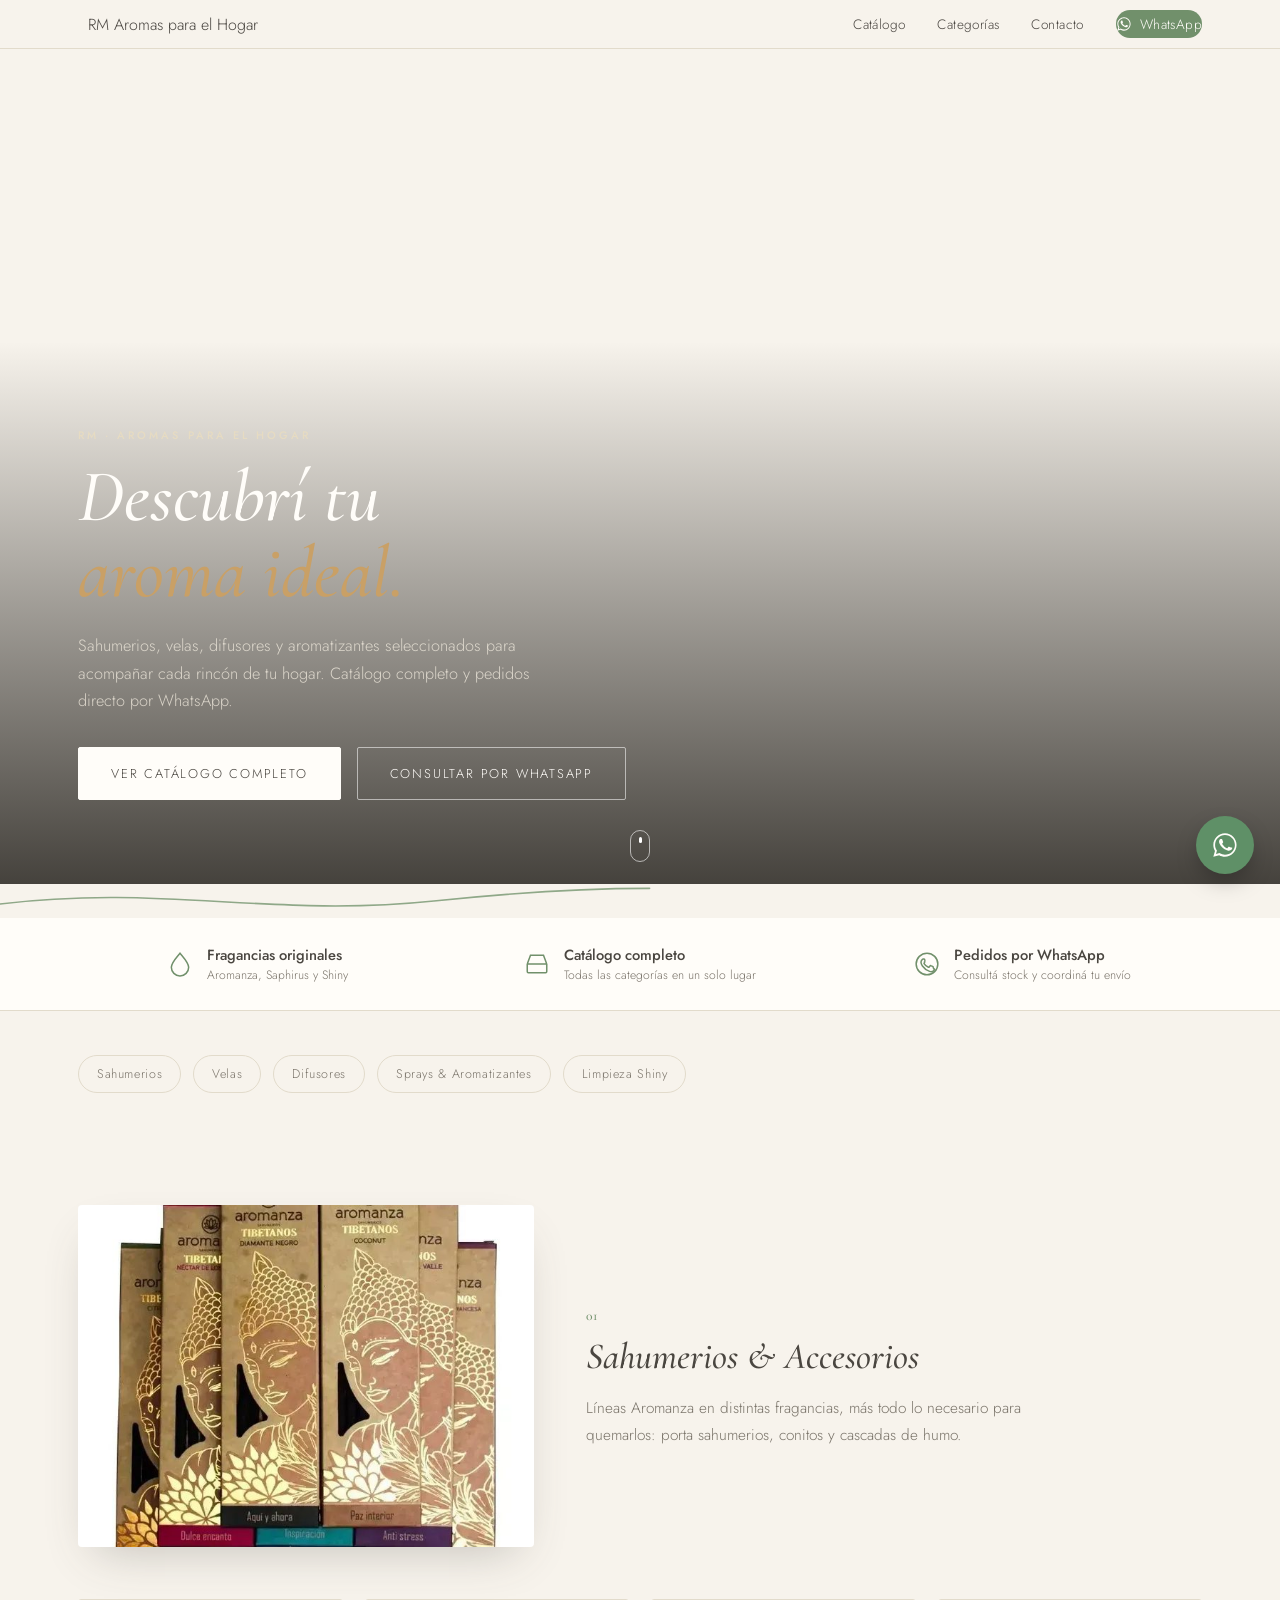
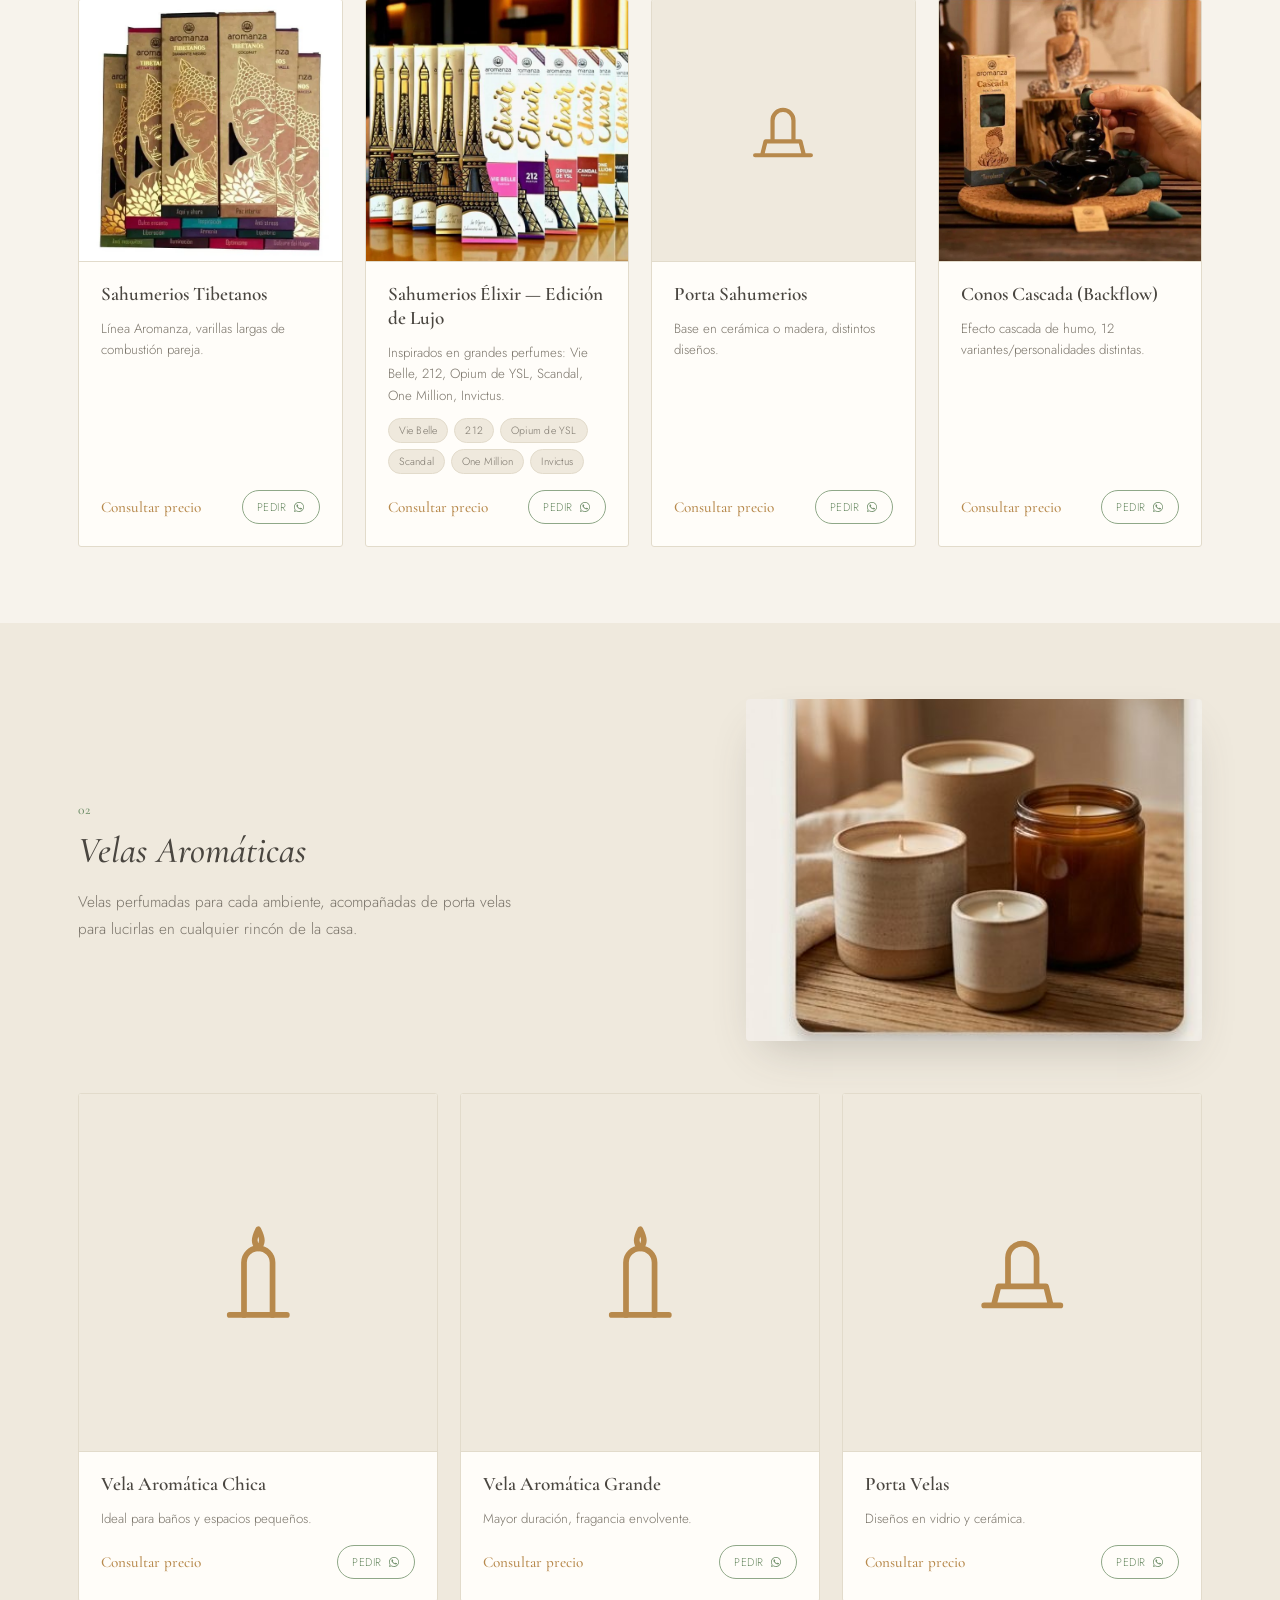
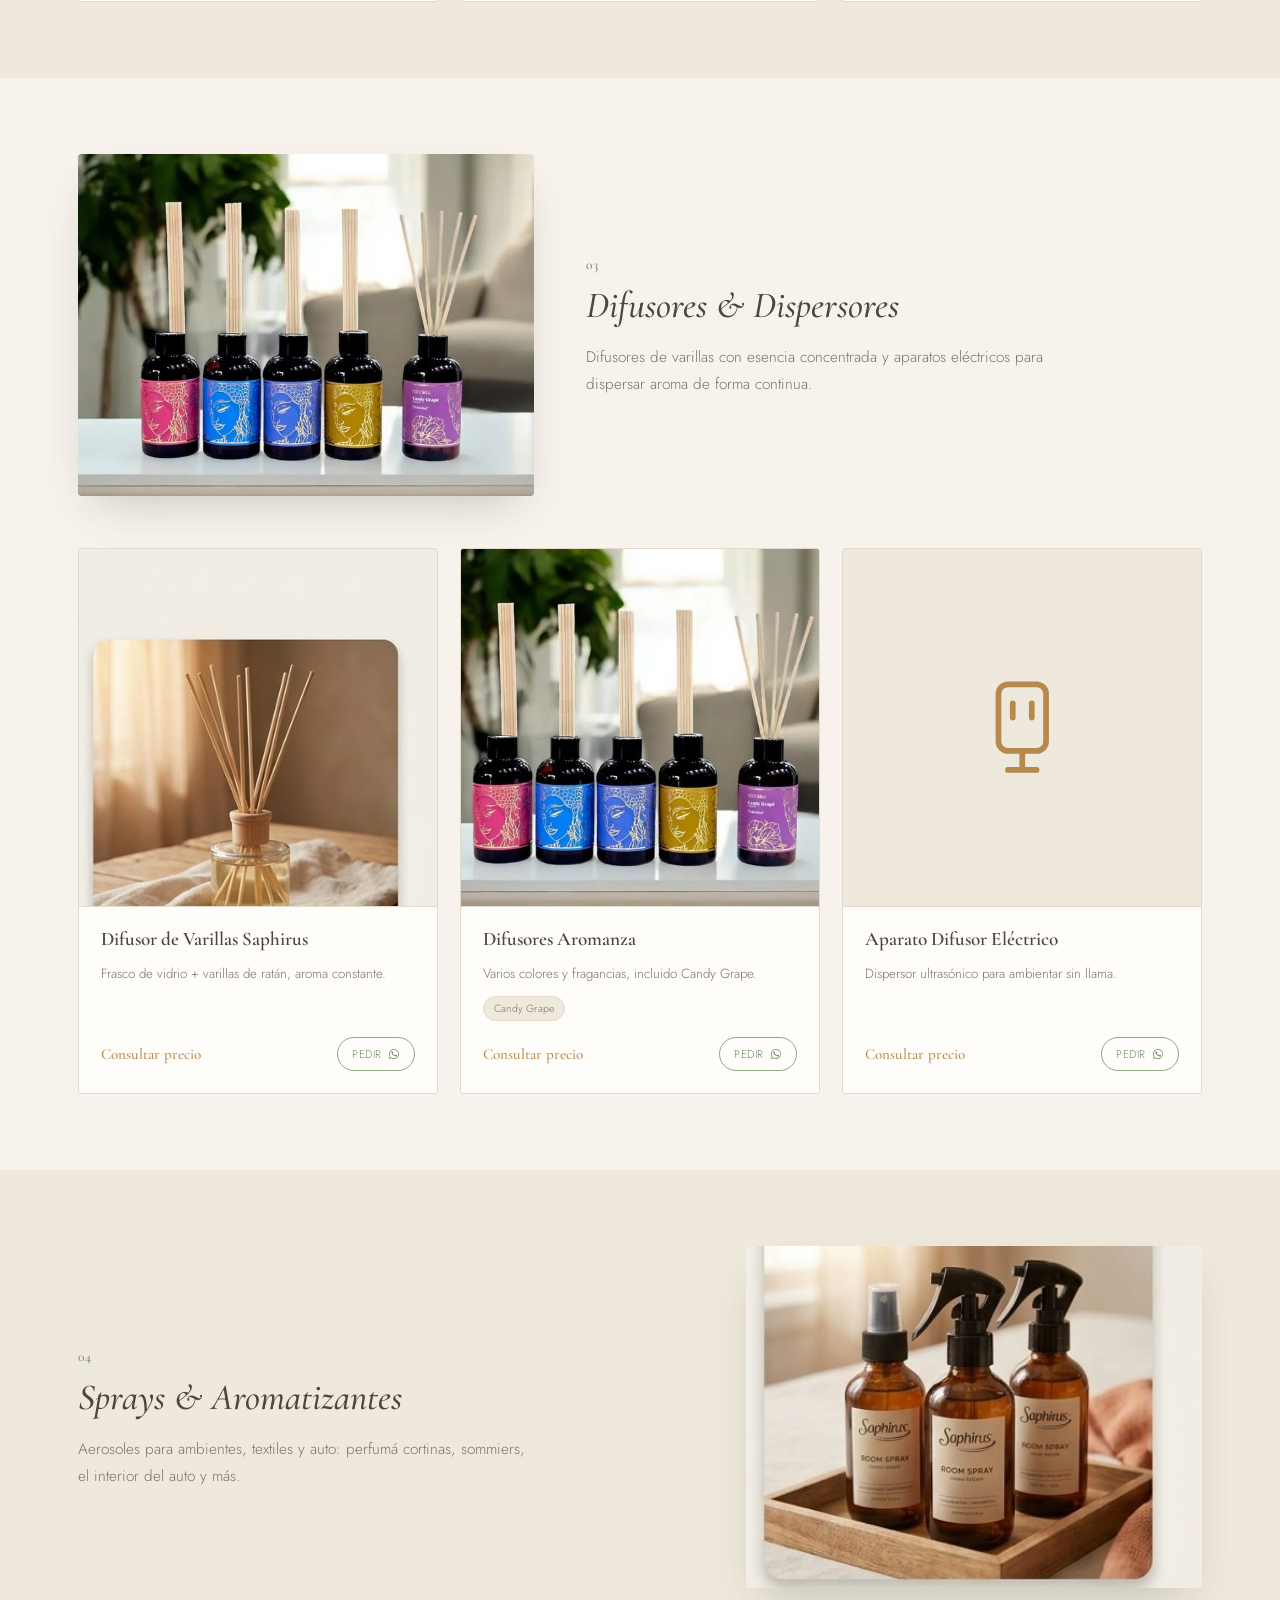
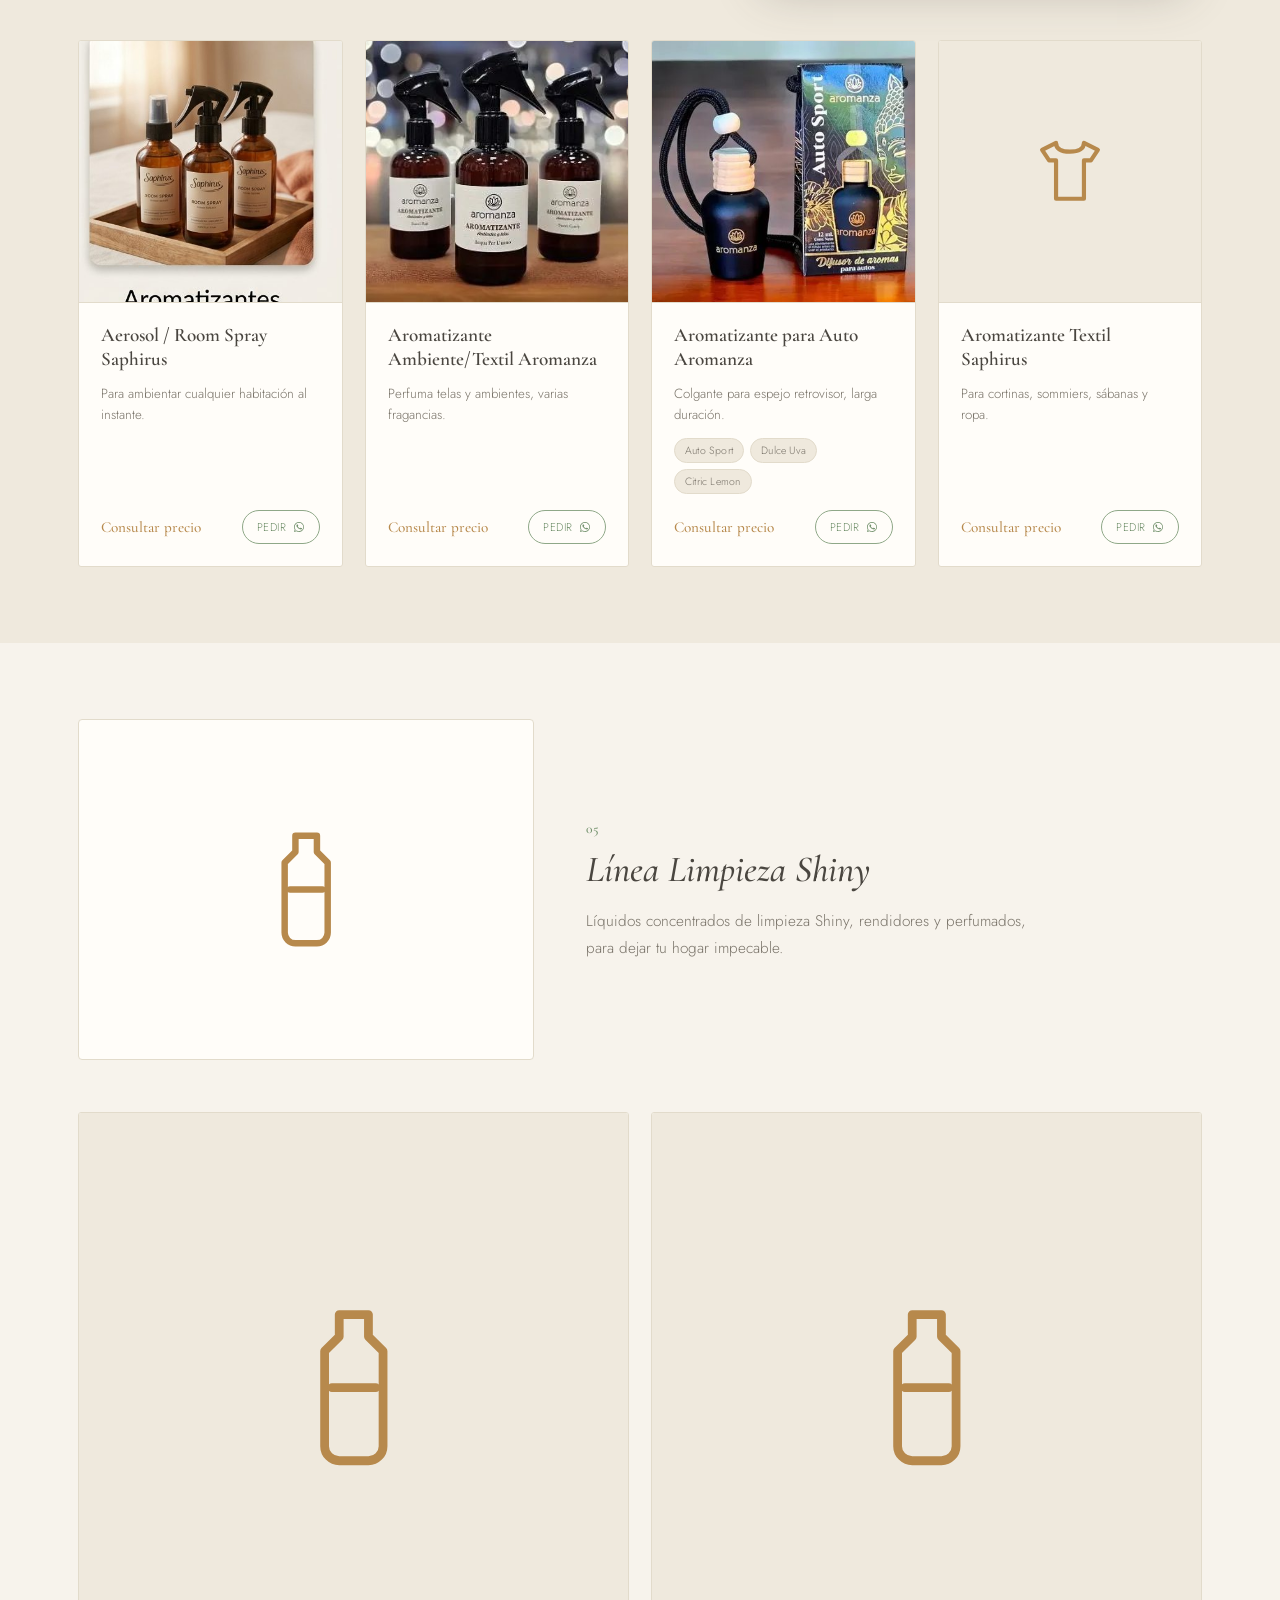
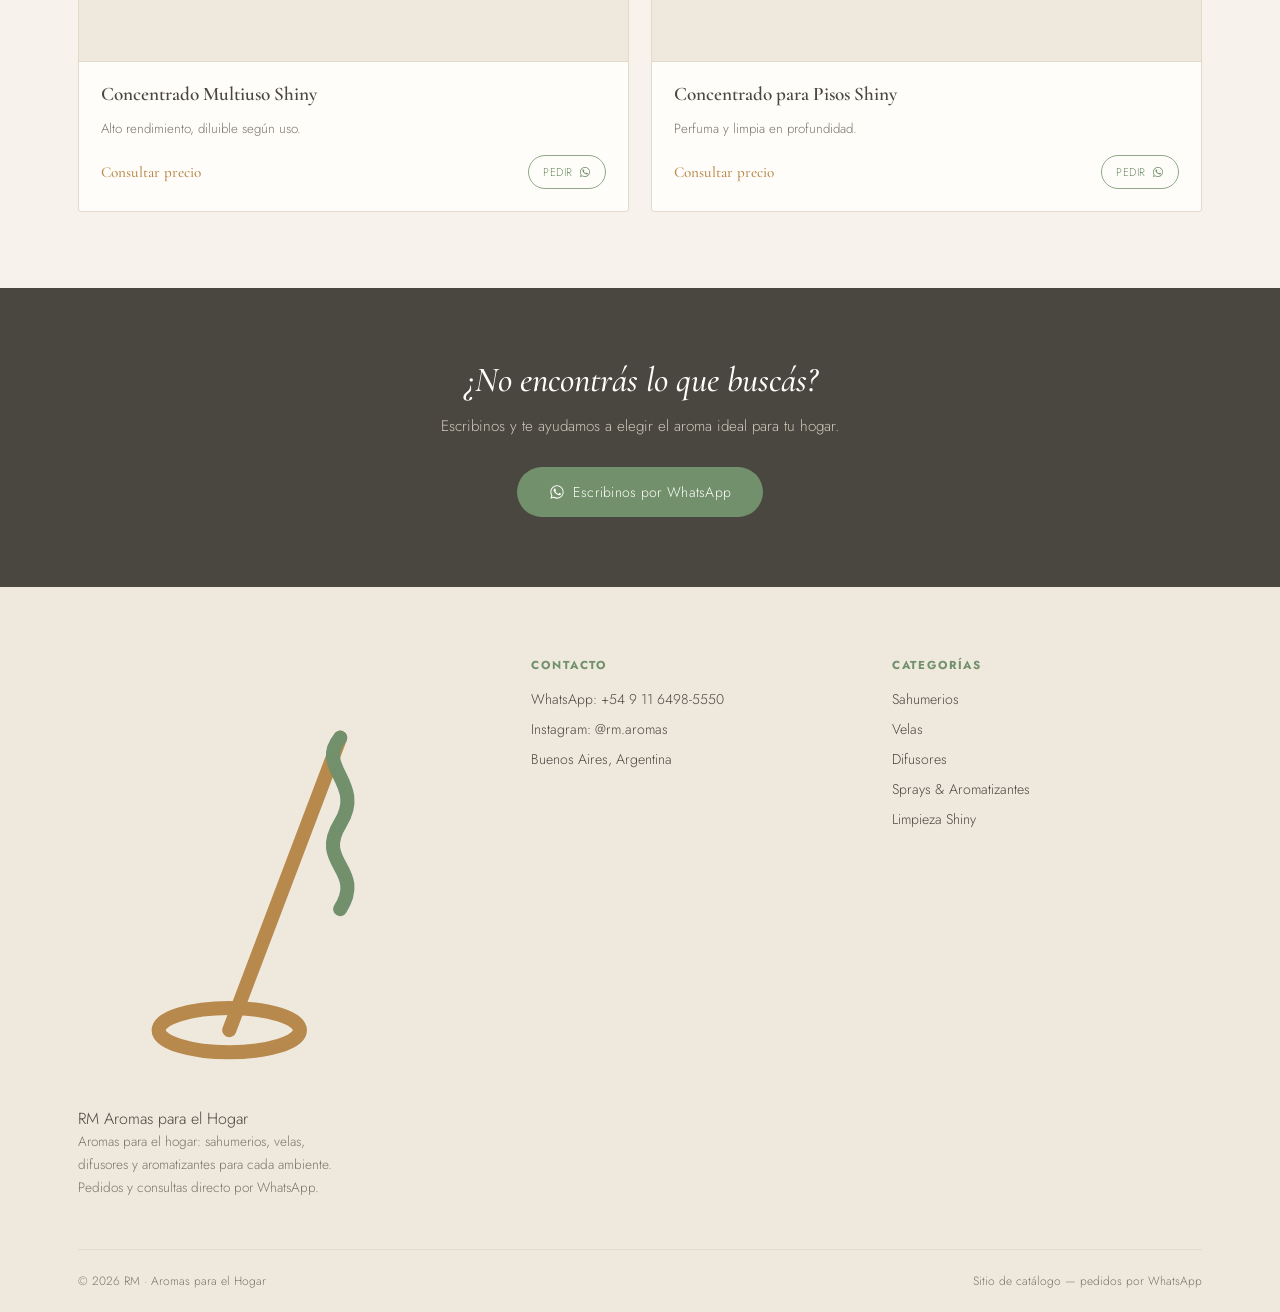
==== commit f5994840: "Actualizar index.html" ====
--- a/index.html
+++ b/index.html
@@ -14,7 +14,17 @@
 <header>
   <div class="nav">
     <a href="#" class="brand">
-      <img src="/RM-AROMAS-DEL-HOGAR/images/hero.jpg" alt="RM Aromas para el Hogar">
+      <span class="brand-icon">
+        <svg viewBox="0 0 40 44" fill="none" xmlns="http://www.w3.org/2000/svg">
+          <ellipse cx="15" cy="37" rx="7" ry="2.2" style="stroke:var(--gold-deep)" stroke-width="1.4"/>
+          <line x1="15" y1="37" x2="26" y2="8" style="stroke:var(--gold-deep)" stroke-width="1.4" stroke-linecap="round"/>
+          <path d="M26 8c-2.5 3 2.5 4.5 0 8.5s2.5 4.5 0 8.5" style="stroke:var(--sage-deep)" stroke-width="1.4" stroke-linecap="round" fill="none"/>
+        </svg>
+      </span>
+      <span class="brand-text">
+        <span class="rm">RM</span>
+        <span class="sub">Aromas para el Hogar</span>
+      </span>
     </a>
     <button class="burger" id="burger" aria-label="Abrir menú"><span></span><span></span><span></span></button>
     <nav class="links" id="navLinks">
@@ -94,7 +104,19 @@
   <div class="wrap">
     <div class="foot-grid">
       <div class="foot-brand">
-        <img src="images/logo.png" alt="RM Aromas para el Hogar">
+        <div class="foot-brand-mark">
+          <span class="brand-icon">
+            <svg viewBox="0 0 40 44" fill="none" xmlns="http://www.w3.org/2000/svg">
+              <ellipse cx="15" cy="37" rx="7" ry="2.2" style="stroke:var(--gold-deep)" stroke-width="1.4"/>
+              <line x1="15" y1="37" x2="26" y2="8" style="stroke:var(--gold-deep)" stroke-width="1.4" stroke-linecap="round"/>
+              <path d="M26 8c-2.5 3 2.5 4.5 0 8.5s2.5 4.5 0 8.5" style="stroke:var(--sage-deep)" stroke-width="1.4" stroke-linecap="round" fill="none"/>
+            </svg>
+          </span>
+          <span class="brand-text">
+            <span class="rm">RM</span>
+            <span class="sub">Aromas para el Hogar</span>
+          </span>
+        </div>
         <p>Aromas para el hogar: sahumerios, velas, difusores y aromatizantes para cada ambiente. Pedidos y consultas directo por WhatsApp.</p>
       </div>
       <div class="foot-col">
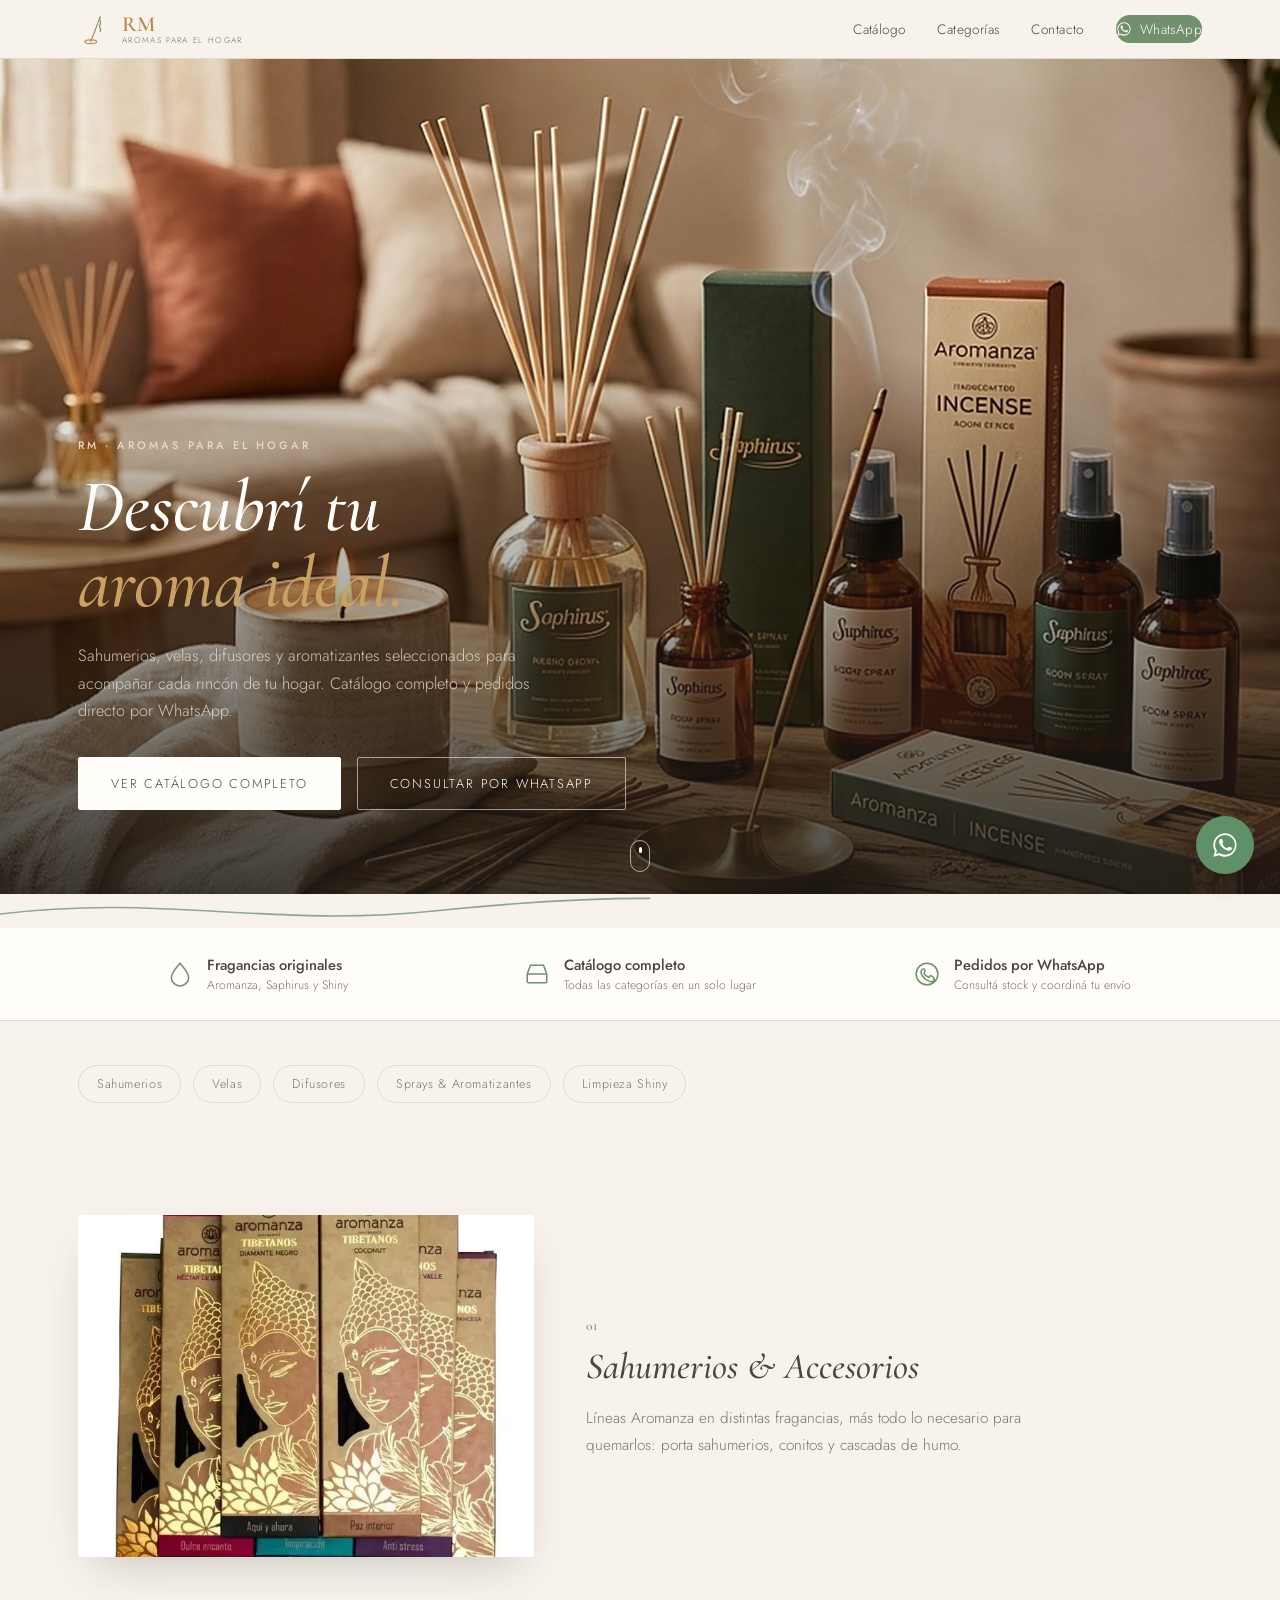
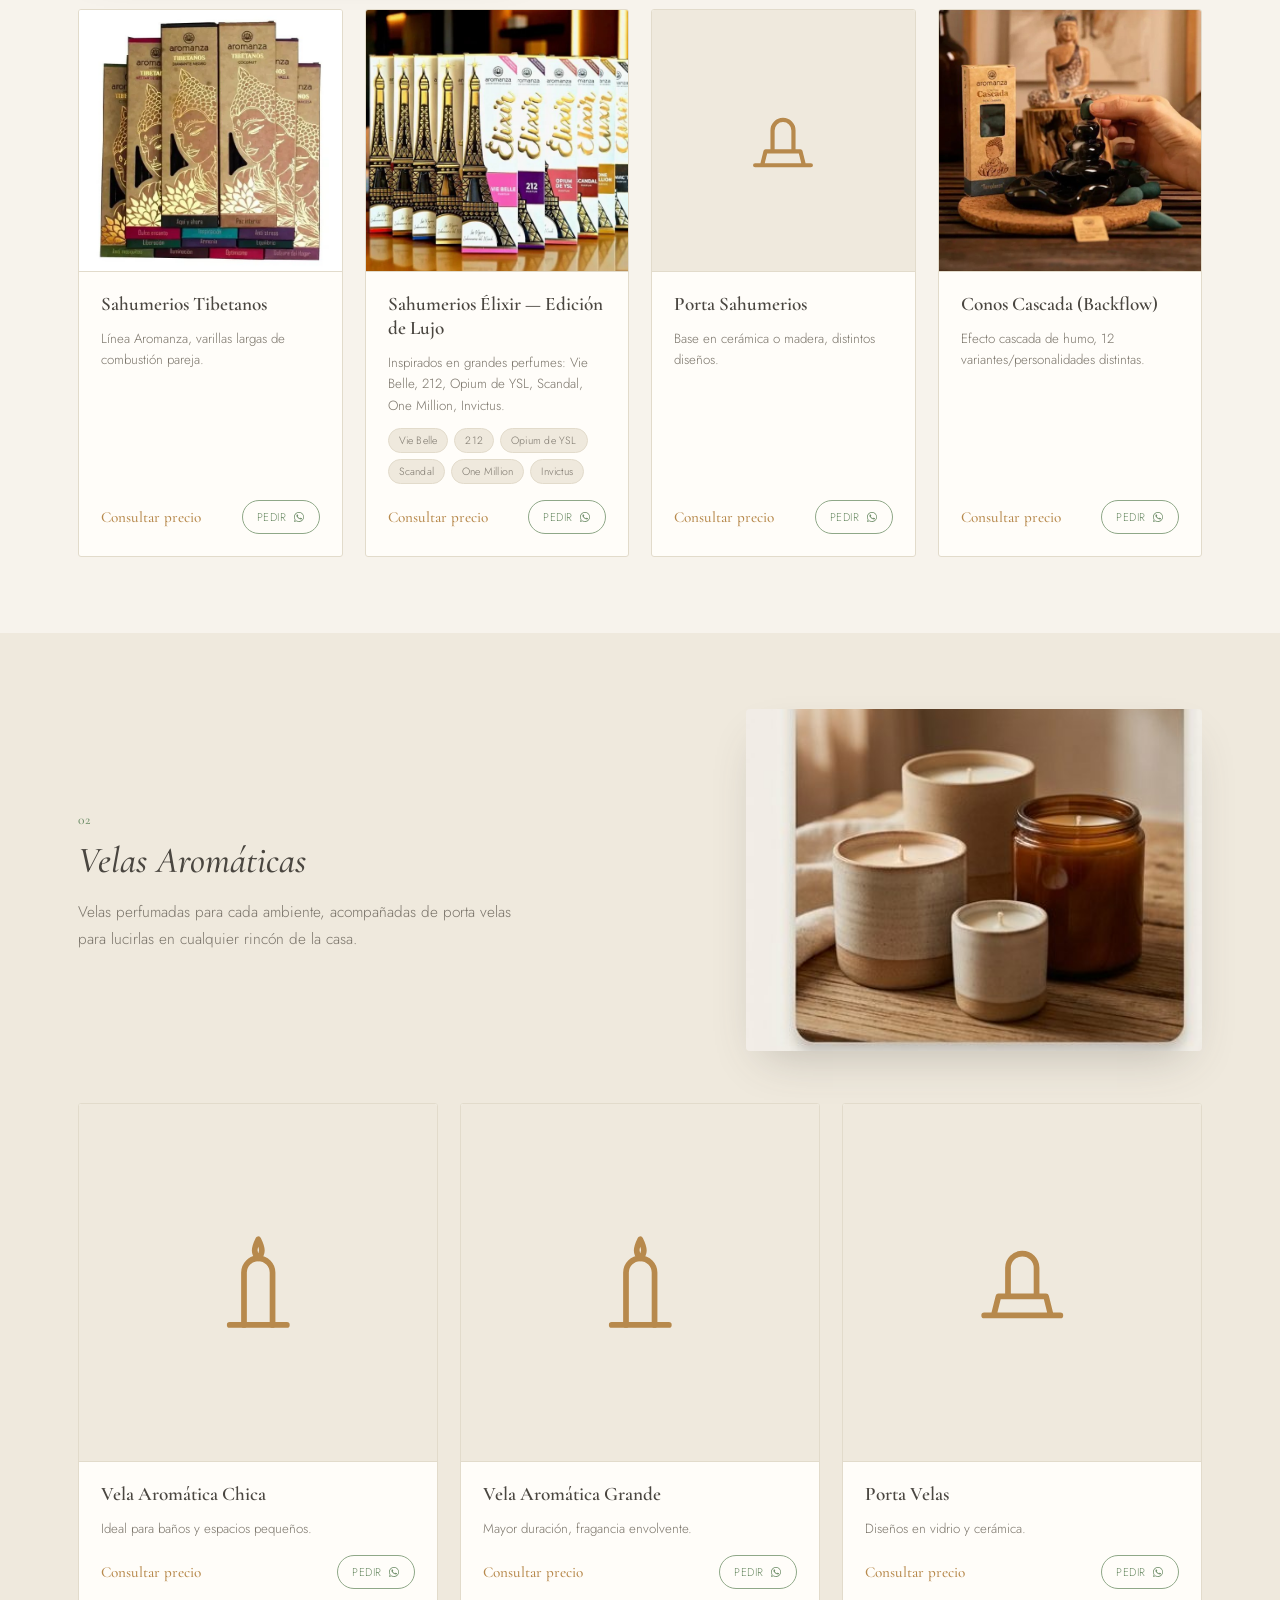
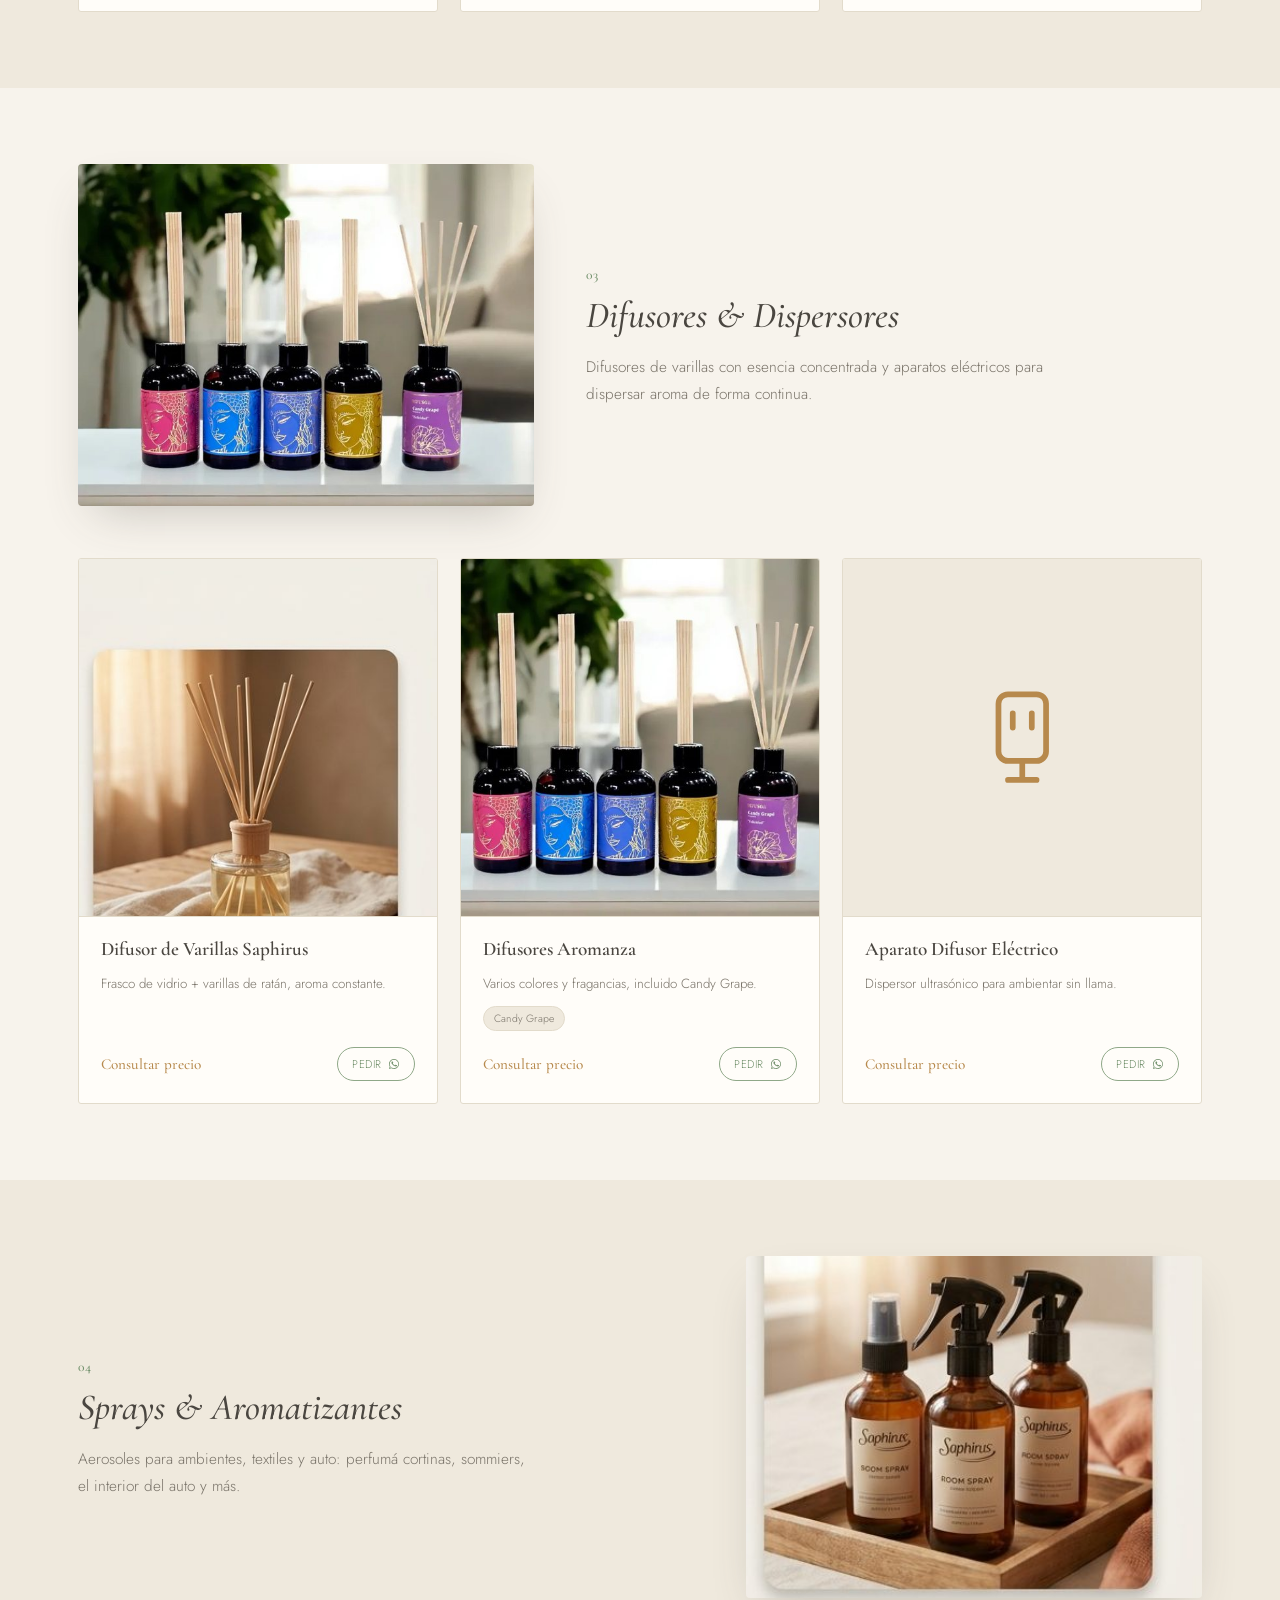
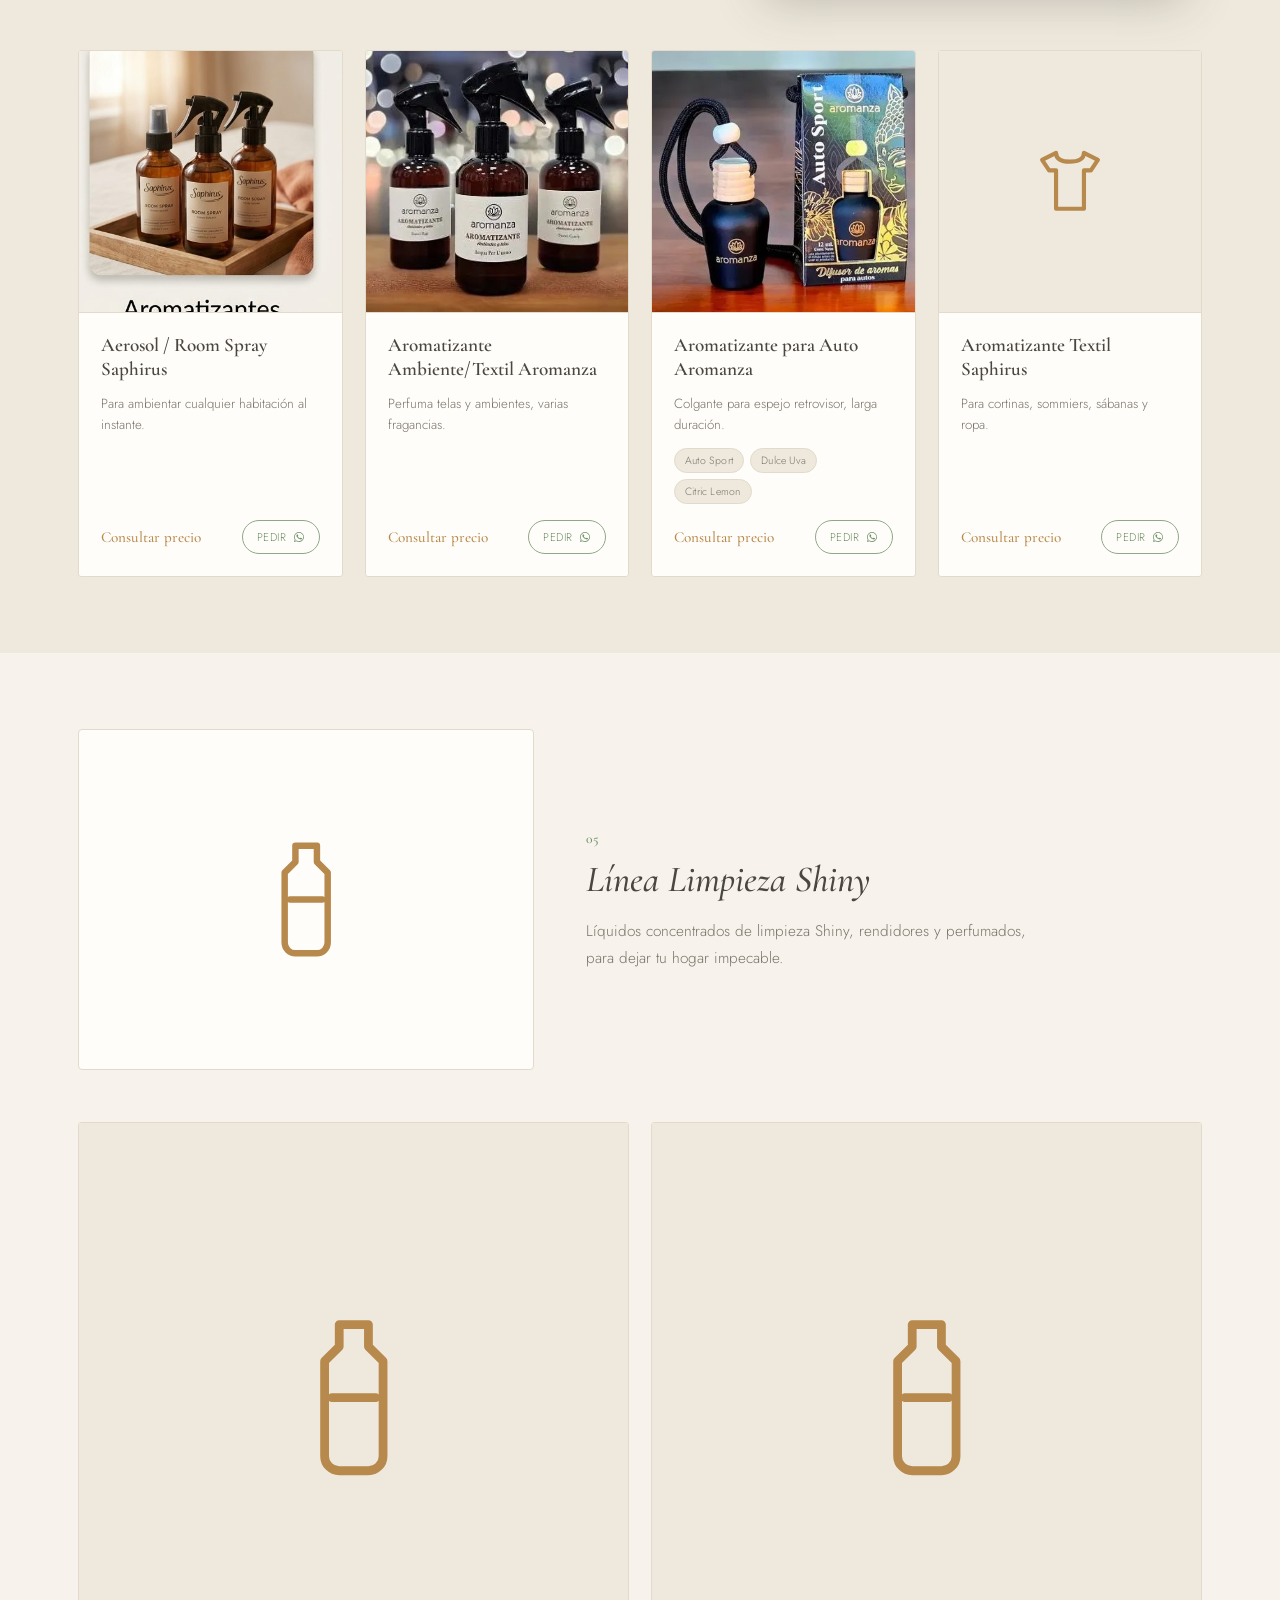
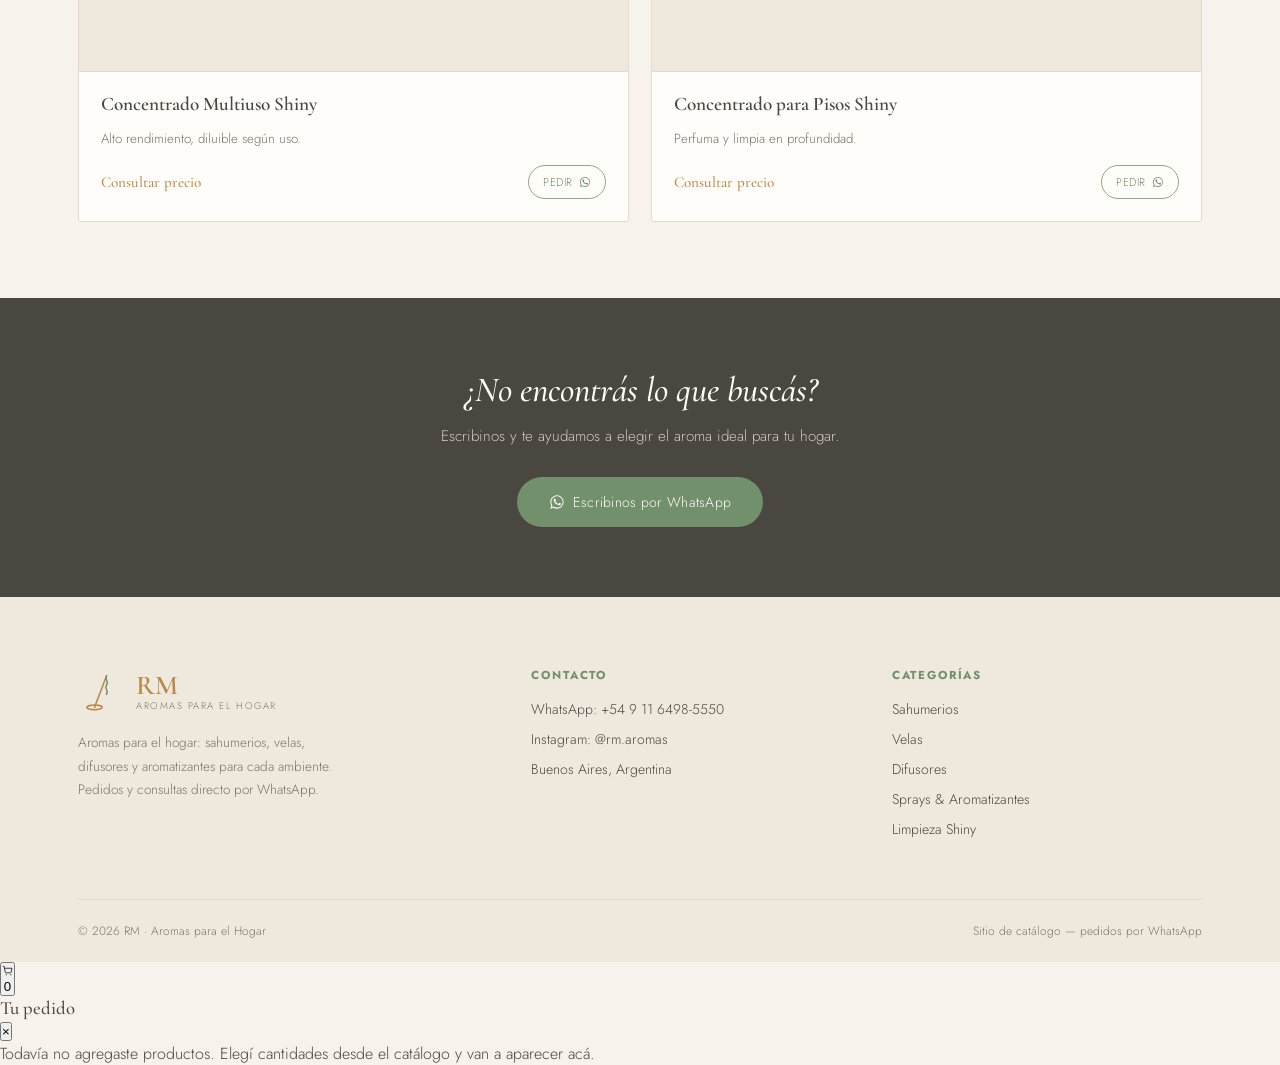
==== commit d6f92897: "nuevo index" ====
--- a/index.html
+++ b/index.html
@@ -141,9 +141,40 @@
   </div>
 </footer>
 
-<a href="#" class="float-wa" id="floatWa" target="_blank" rel="noopener" aria-label="Pedir por WhatsApp">
+<a href="#" class="float-wa" id="floatWa" target="_blank" rel="noopener" aria-label="Consultar por WhatsApp">
   <svg viewBox="0 0 24 24"><path d="M17.5 14.4c-.3-.1-1.6-.8-1.9-.9-.2-.1-.4-.1-.6.1-.2.3-.7.9-.8 1-.1.2-.3.2-.6.1-.3-.2-1.2-.5-2.3-1.5-.9-.8-1.4-1.7-1.6-2-.1-.3 0-.4.1-.6.1-.1.3-.3.4-.5.1-.1.2-.3.2-.4.1-.2 0-.4 0-.5-.1-.1-.6-1.5-.8-2-.2-.5-.4-.4-.6-.4h-.5c-.2 0-.5.1-.7.3-.2.3-.9.9-.9 2.2s1 2.6 1.1 2.7c.1.2 1.9 3 4.7 4.1.7.3 1.2.4 1.6.6.7.2 1.3.2 1.8.1.5-.1 1.6-.7 1.9-1.3.2-.6.2-1.1.2-1.2-.1-.2-.3-.2-.5-.3z"/><path d="M12 2C6.5 2 2 6.5 2 12c0 1.9.5 3.6 1.4 5.1L2 22l5-1.3c1.4.8 3.1 1.3 4.9 1.3 5.5 0 10-4.5 10-10S17.5 2 12 2zm0 18.3c-1.6 0-3.1-.4-4.4-1.2l-.3-.2-3 .8.8-2.9-.2-.3c-.9-1.4-1.4-3-1.4-4.6 0-4.7 3.8-8.5 8.5-8.5s8.5 3.8 8.5 8.5-3.8 8.4-8.5 8.4z"/></svg>
 </a>
+
+<!-- ============ BOTÓN FLOTANTE DE PEDIDO ============ -->
+<button class="float-cart" id="floatCart" aria-label="Ver mi pedido">
+  <svg viewBox="0 0 24 24" fill="none" stroke="currentColor" stroke-width="1.6" stroke-linecap="round" stroke-linejoin="round">
+    <circle cx="9" cy="21" r="1.3" fill="currentColor" stroke="none"/>
+    <circle cx="19" cy="21" r="1.3" fill="currentColor" stroke="none"/>
+    <path d="M2.5 3h2l2.6 12.4a2 2 0 002 1.6h8.7a2 2 0 002-1.6L21.5 7H6"/>
+  </svg>
+  <span class="cart-badge" id="cartBadge">0</span>
+</button>
+
+<!-- ============ PANEL / DRAWER DE PEDIDO ============ -->
+<div class="cart-overlay" id="cartOverlay"></div>
+<div class="cart-drawer" id="cartDrawer">
+  <div class="cart-drawer-head">
+    <h3>Tu pedido</h3>
+    <button class="cart-close" id="cartClose" aria-label="Cerrar">&times;</button>
+  </div>
+  <div class="cart-drawer-body" id="cartBody">
+    <p class="cart-empty">Todavía no agregaste productos. Elegí cantidades desde el catálogo y van a aparecer acá.</p>
+  </div>
+  <div class="cart-drawer-foot" id="cartFoot" hidden>
+    <div class="cart-summary"><span id="cartCount">0</span> productos seleccionados</div>
+    <a href="#" class="wa-btn cart-send-wa" id="cartSendWa" target="_blank" rel="noopener">
+      <svg viewBox="0 0 24 24"><path d="M17.5 14.4c-.3-.1-1.6-.8-1.9-.9-.2-.1-.4-.1-.6.1-.2.3-.7.9-.8 1-.1.2-.3.2-.6.1-.3-.2-1.2-.5-2.3-1.5-.9-.8-1.4-1.7-1.6-2-.1-.3 0-.4.1-.6.1-.1.3-.3.4-.5.1-.1.2-.3.2-.4.1-.2 0-.4 0-.5-.1-.1-.6-1.5-.8-2-.2-.5-.4-.4-.6-.4h-.5c-.2 0-.5.1-.7.3-.2.3-.9.9-.9 2.2s1 2.6 1.1 2.7c.1.2 1.9 3 4.7 4.1.7.3 1.2.4 1.6.6.7.2 1.3.2 1.8.1.5-.1 1.6-.7 1.9-1.3.2-.6.2-1.1.2-1.2-.1-.2-.3-.2-.5-.3z"/><path d="M12 2C6.5 2 2 6.5 2 12c0 1.9.5 3.6 1.4 5.1L2 22l5-1.3c1.4.8 3.1 1.3 4.9 1.3 5.5 0 10-4.5 10-10S17.5 2 12 2zm0 18.3c-1.6 0-3.1-.4-4.4-1.2l-.3-.2-3 .8.8-2.9-.2-.3c-.9-1.4-1.4-3-1.4-4.6 0-4.7 3.8-8.5 8.5-8.5s8.5 3.8 8.5 8.5-3.8 8.4-8.5 8.4z"/></svg>
+      Enviar pedido por WhatsApp
+    </a>
+    <a href="#" class="cart-send-mail" id="cartSendMail" hidden>Enviar por mail</a>
+    <button class="cart-clear" id="cartClear">Vaciar pedido</button>
+  </div>
+</div>
 
 <script src="js/script.js"></script>
 </body>
--- a/css/style.css
+++ b/css/style.css
@@ -58,7 +58,15 @@
     padding:10px 28px; max-width:1180px; margin:0 auto;
   }
   .brand{display:flex; align-items:center; gap:10px;}
-  .brand img{height:44px; width:auto;}
+  .brand-icon{width:34px; height:38px; flex-shrink:0;}
+  .brand-icon svg{width:100%; height:100%;}
+  .brand-text{display:flex; flex-direction:column; line-height:1.05;}
+  .brand-text .rm{font-family:'Cormorant Garamond',serif; font-size:1.35rem; color:var(--gold-deep); font-weight:600; letter-spacing:.01em;}
+  .brand-text .sub{font-size:.52rem; letter-spacing:.16em; text-transform:uppercase; color:var(--ink-soft);}
+  .foot-brand-mark{display:flex; align-items:center; gap:14px; margin-bottom:16px;}
+  .foot-brand-mark .brand-icon{width:44px; height:48px;}
+  .foot-brand-mark .brand-text .rm{font-size:1.7rem;}
+  .foot-brand-mark .brand-text .sub{font-size:.6rem;}
   nav.links{display:flex; gap:32px; align-items:center;}
   nav.links a{font-size:.85rem; letter-spacing:.03em; color:var(--ink); position:relative; padding:4px 0;}
   nav.links a:not(.wa-btn)::after{
@@ -84,7 +92,7 @@
     height:calc(100vh - 65px);
     min-height:520px;
     width:100%;
-    background-image:url('/RM-AROMAS-DEL-HOGAR/images/hero.jpg');
+    background-image:url('../images/hero.jpg');
     background-size:cover;
     background-position:center 35%;
     display:flex;
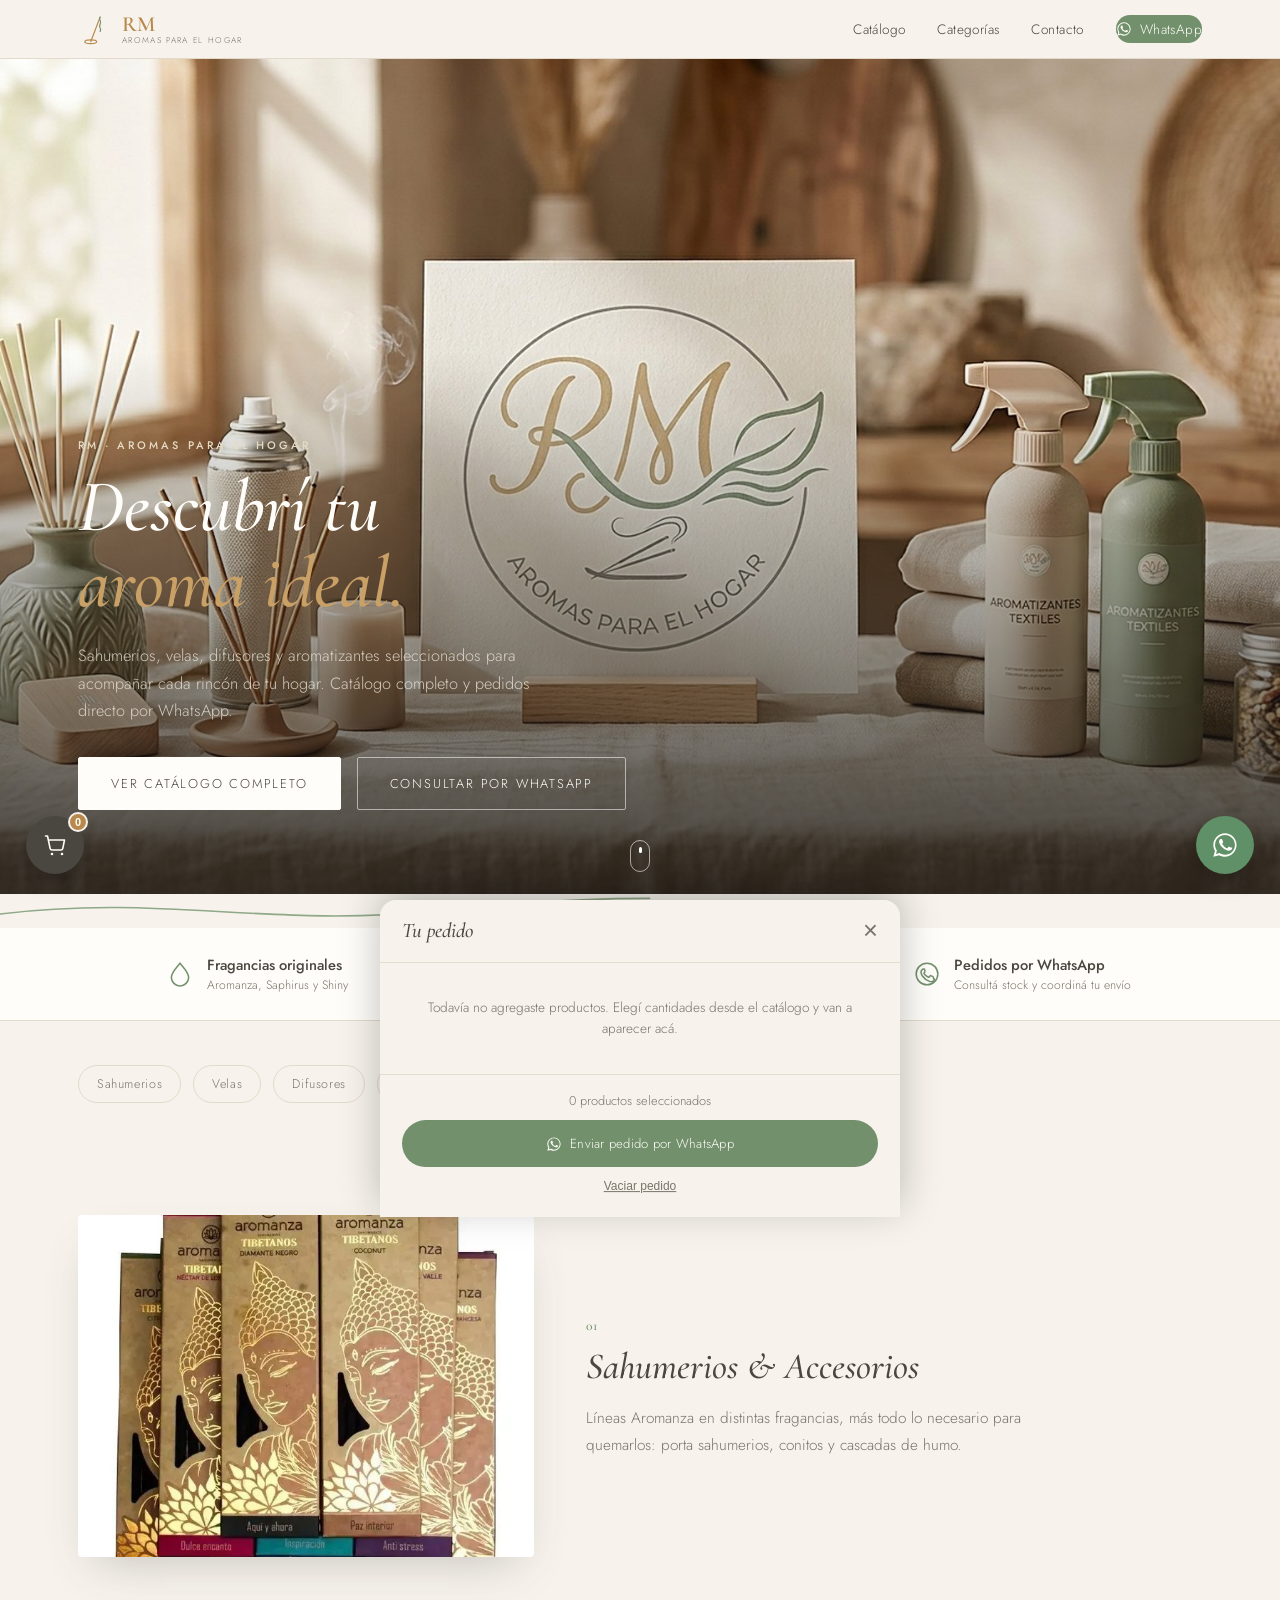
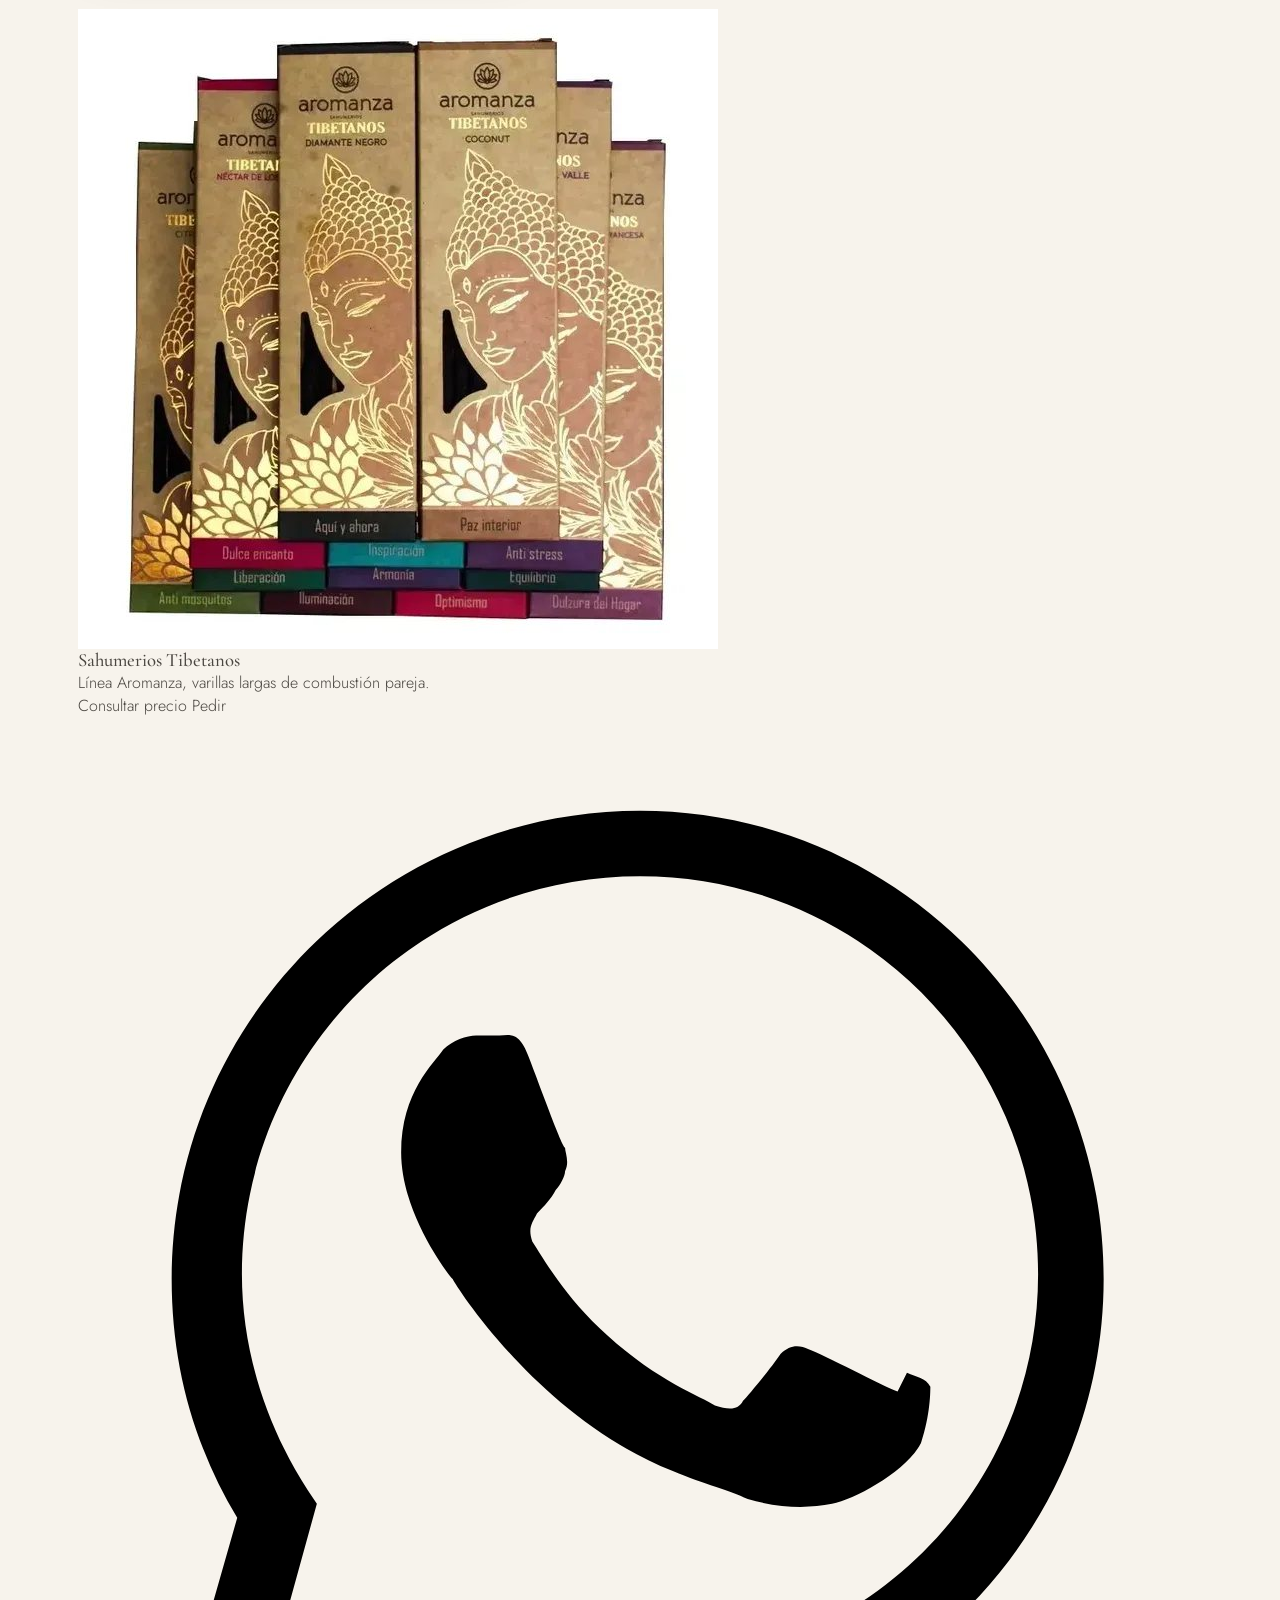
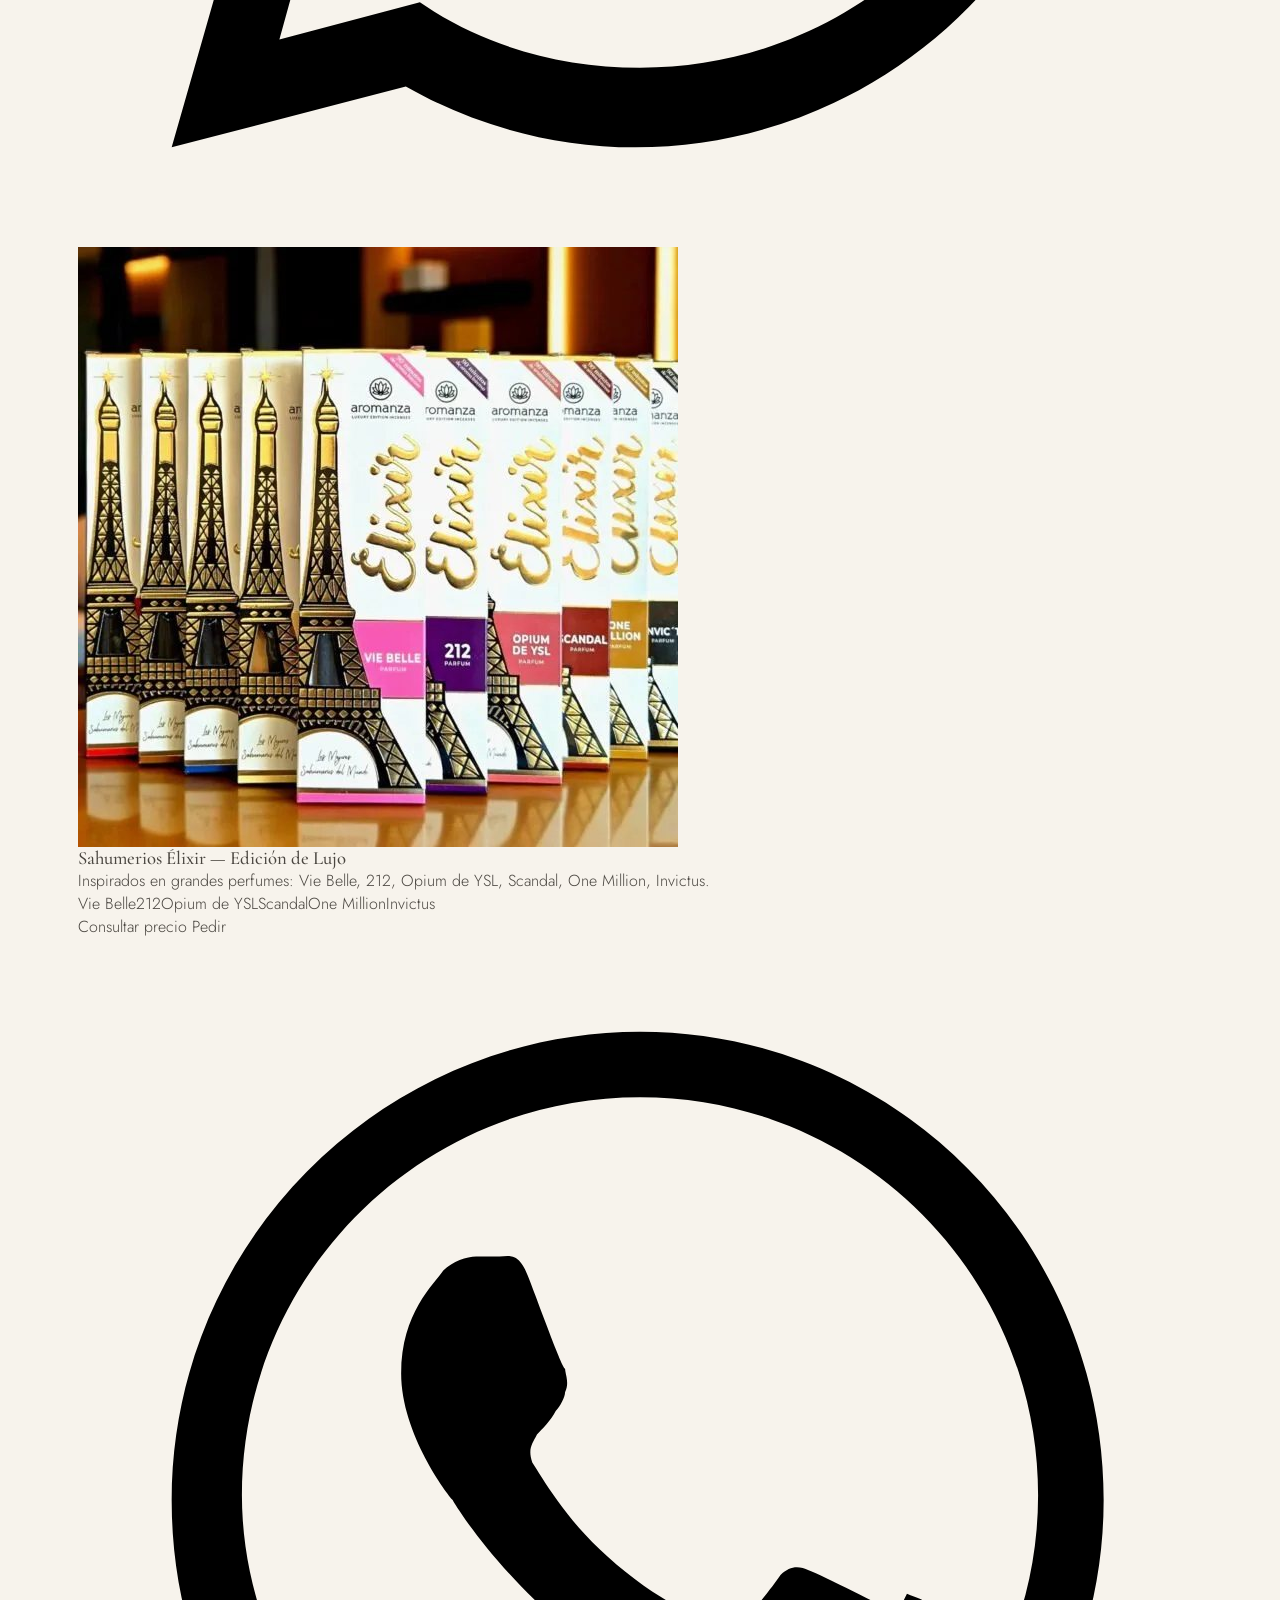
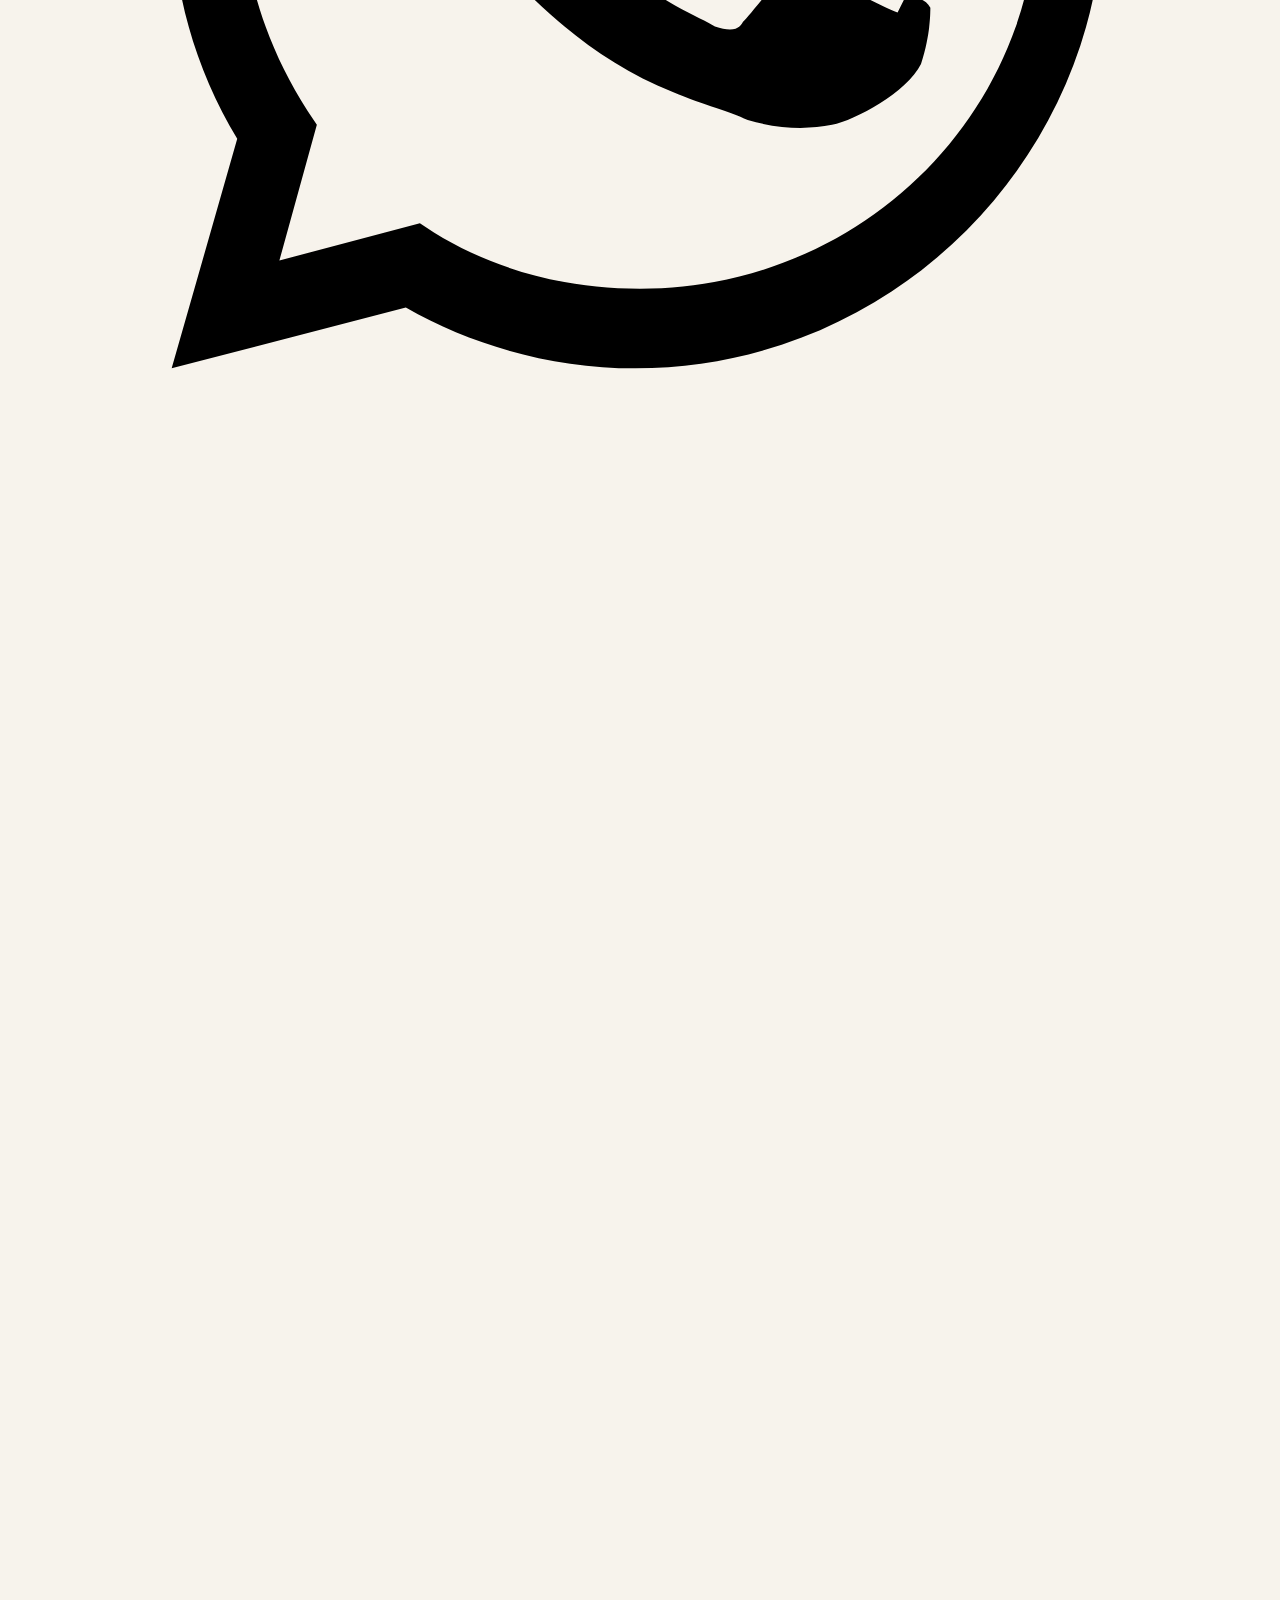
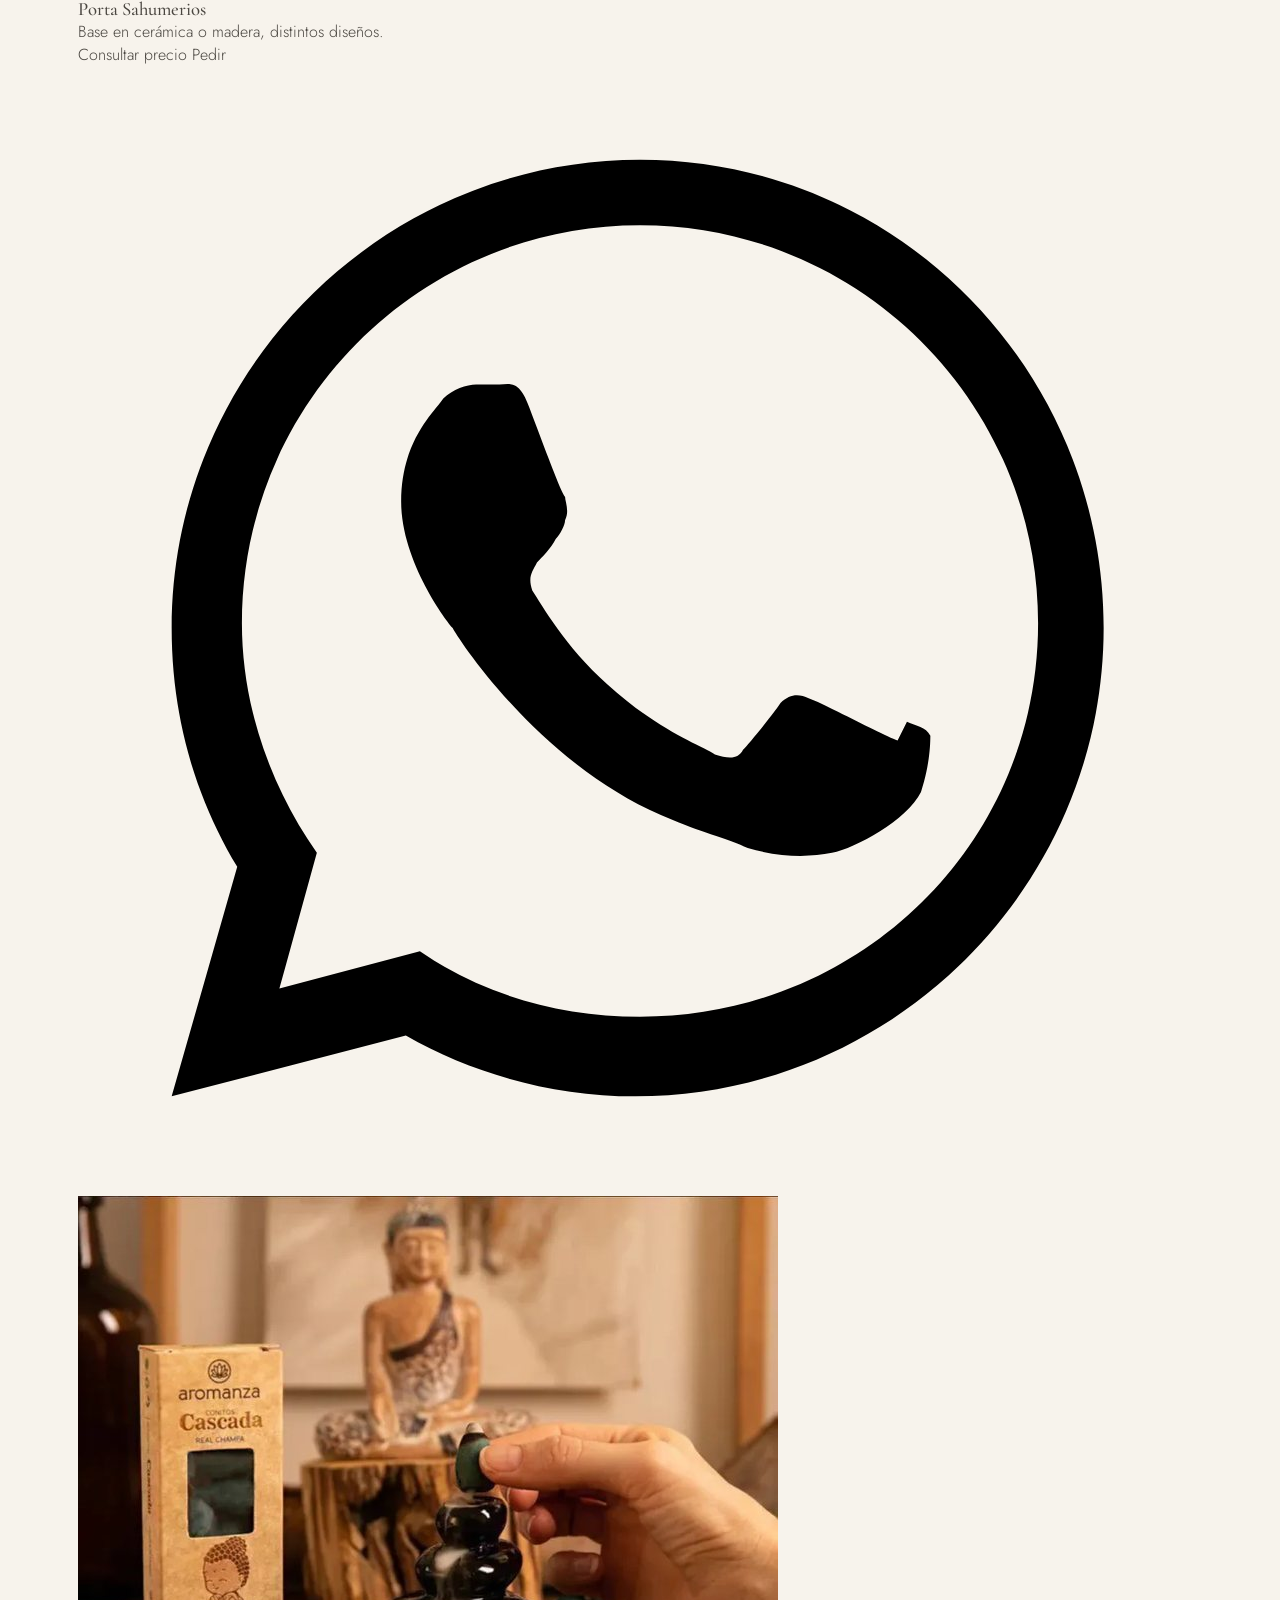
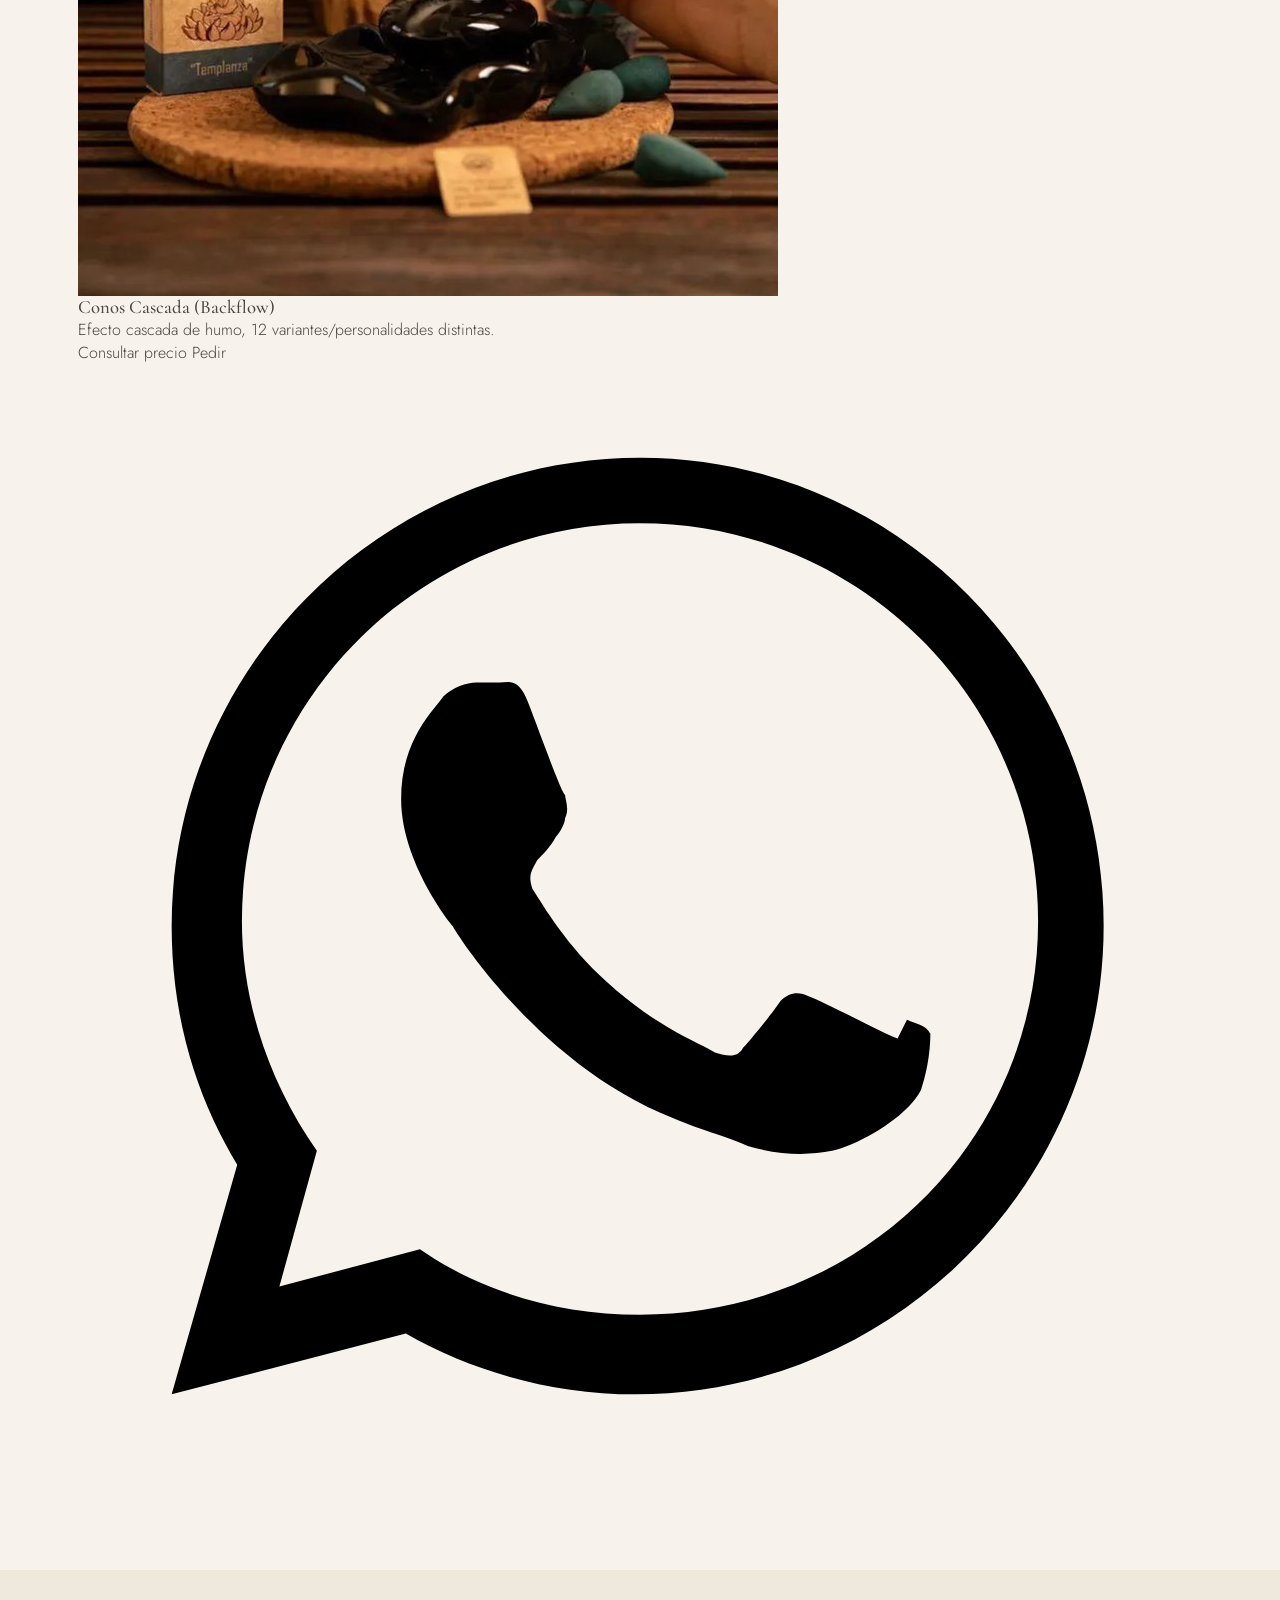
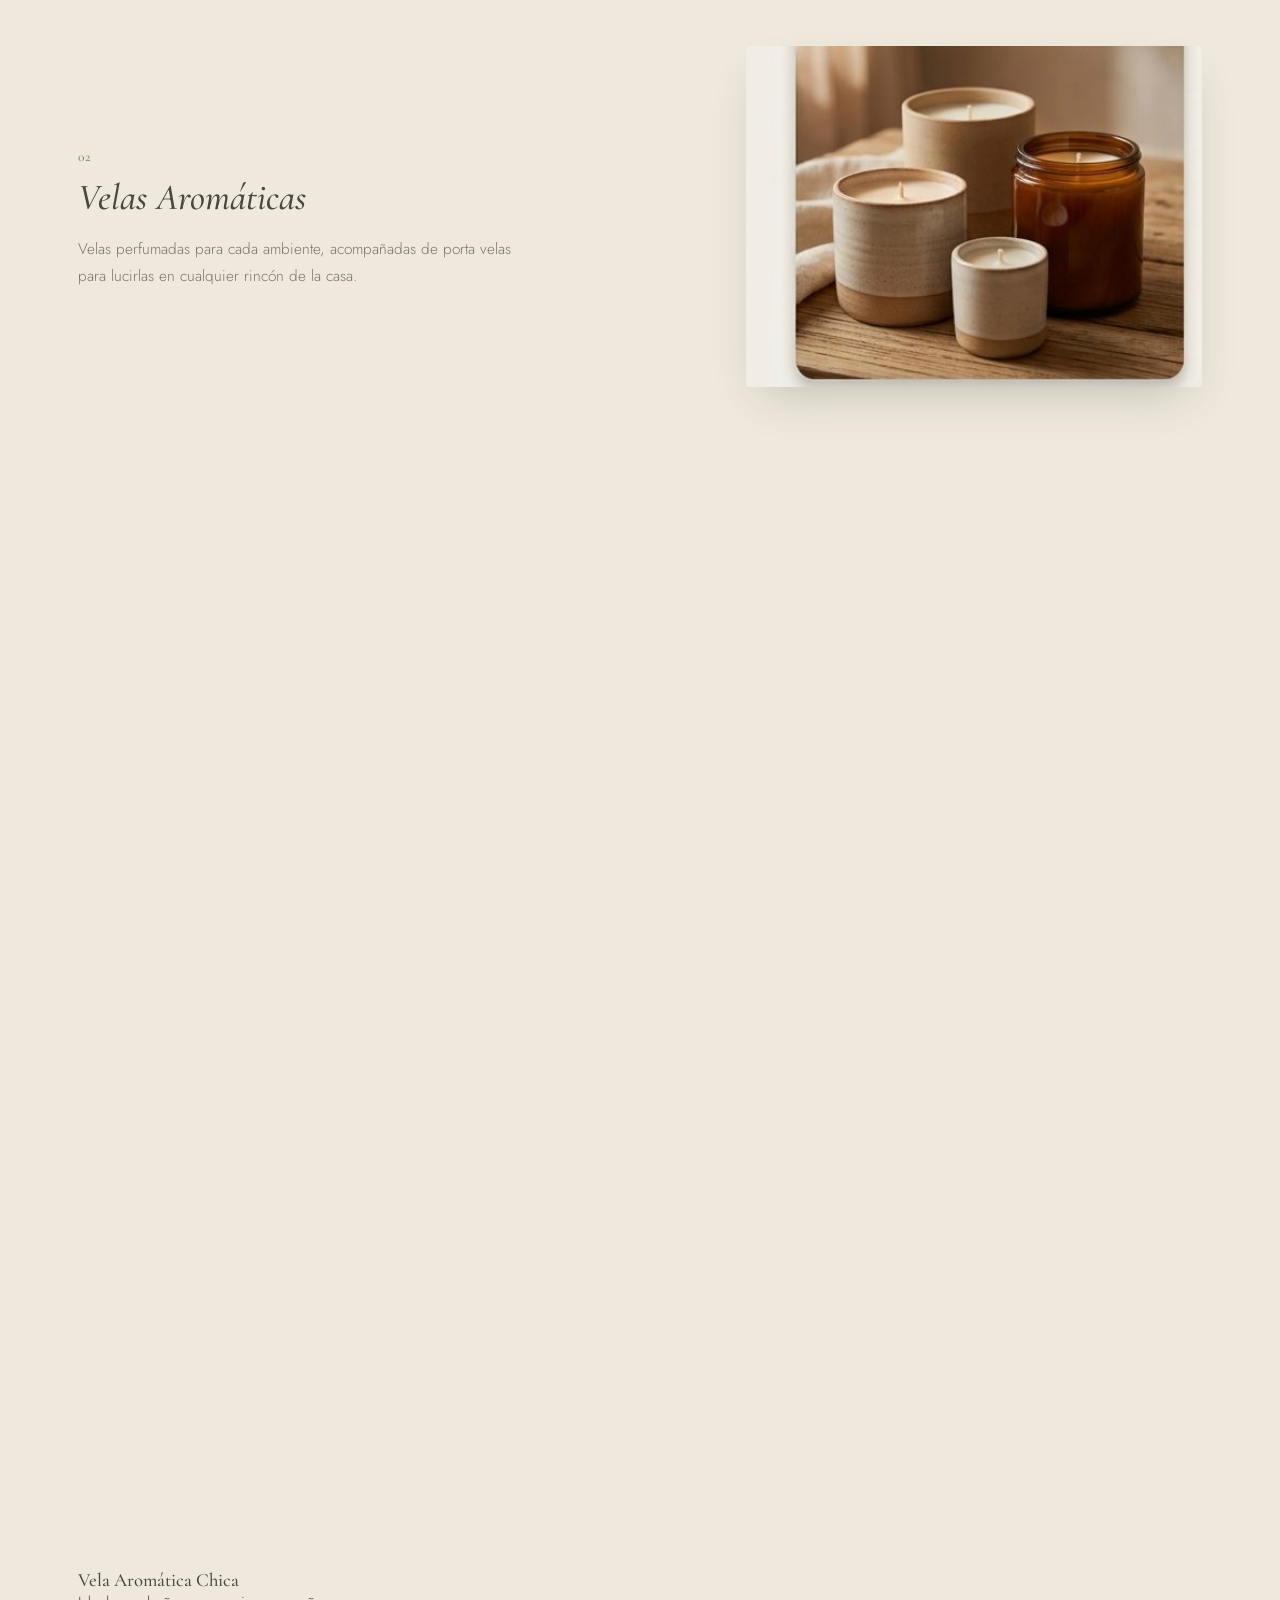
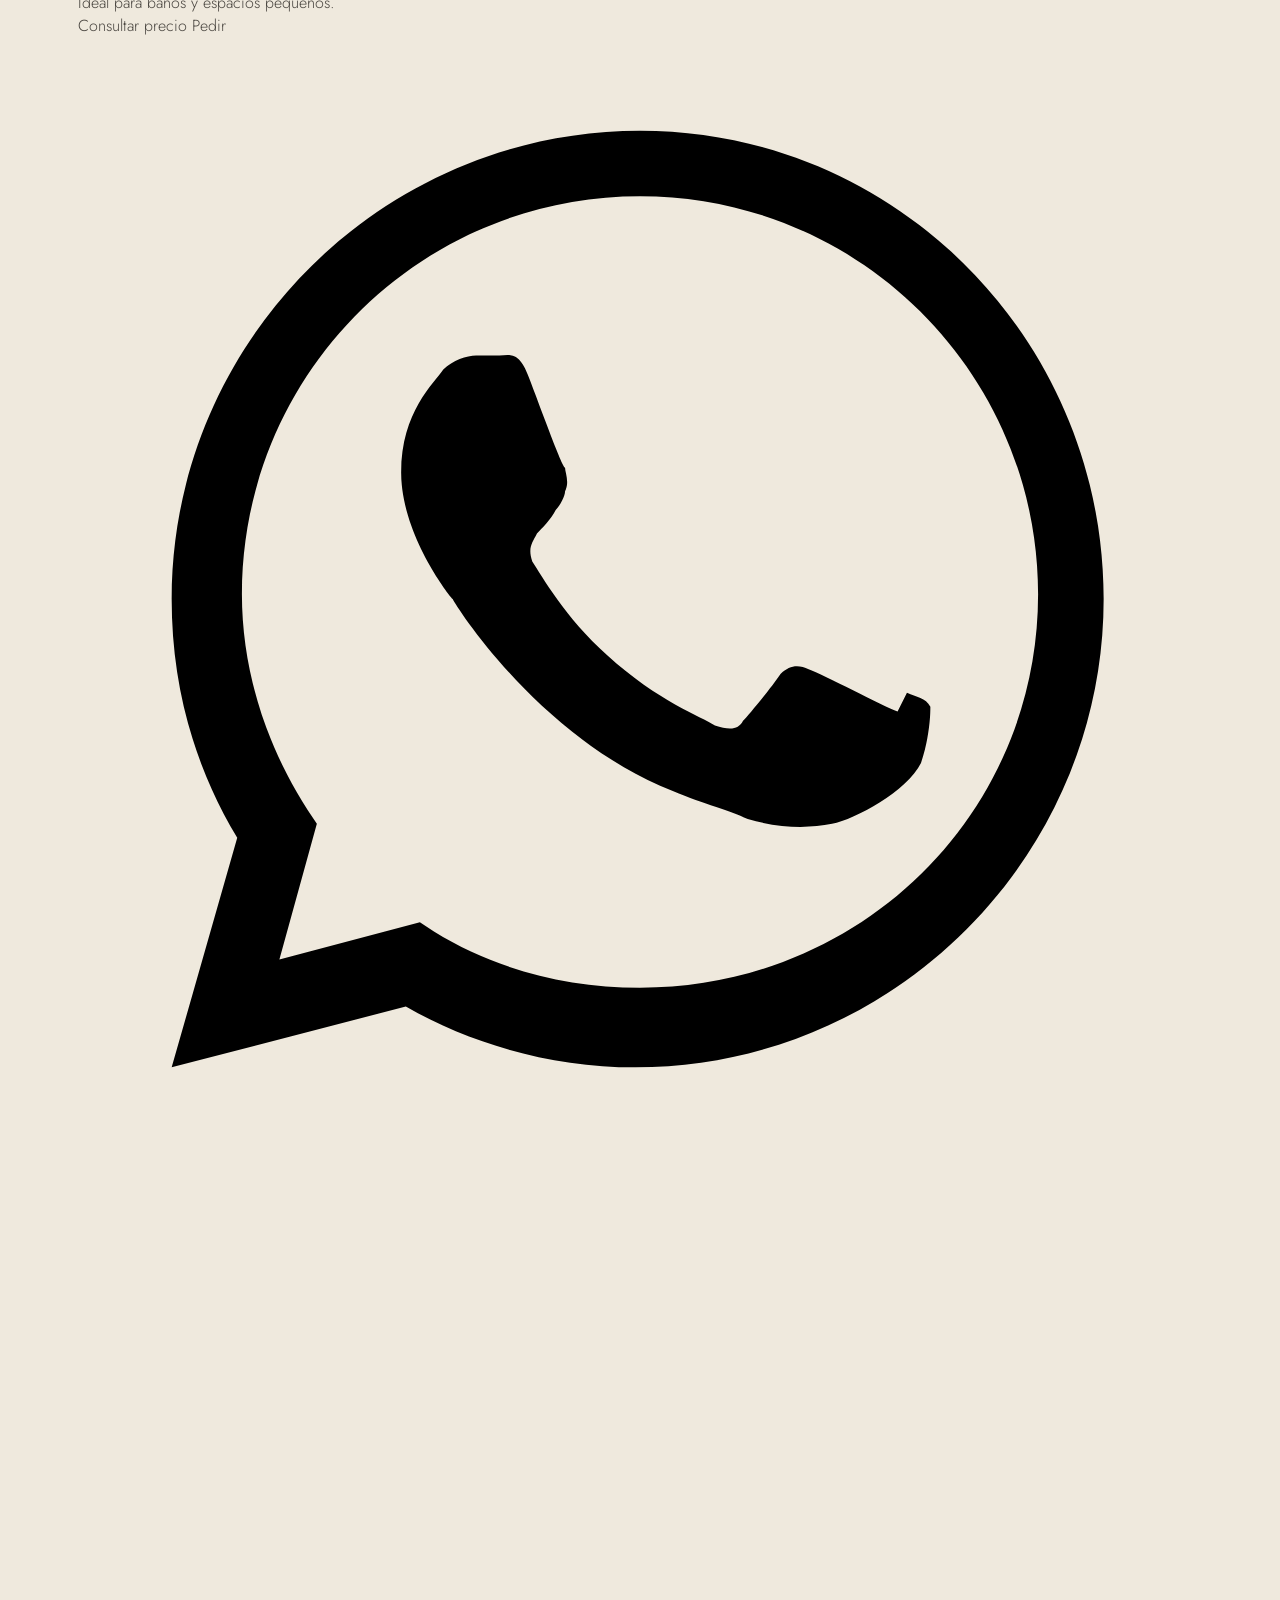
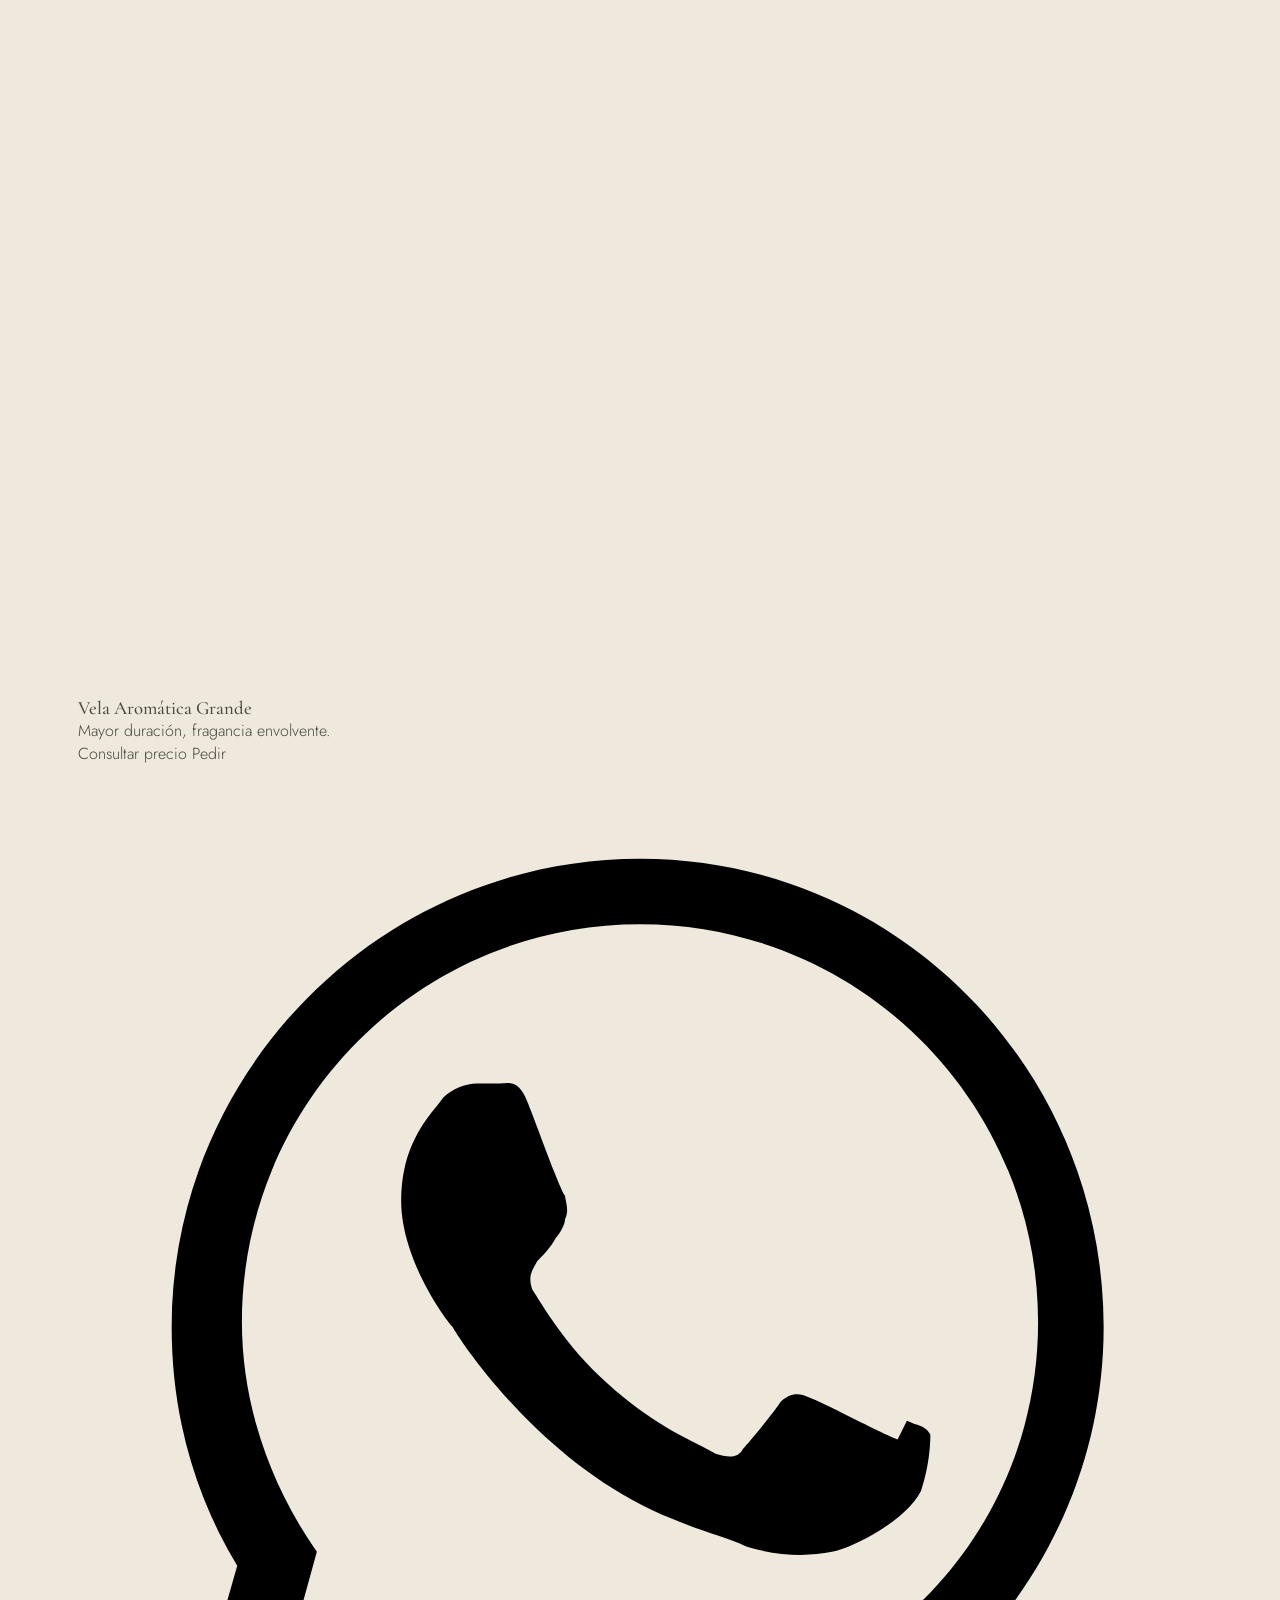
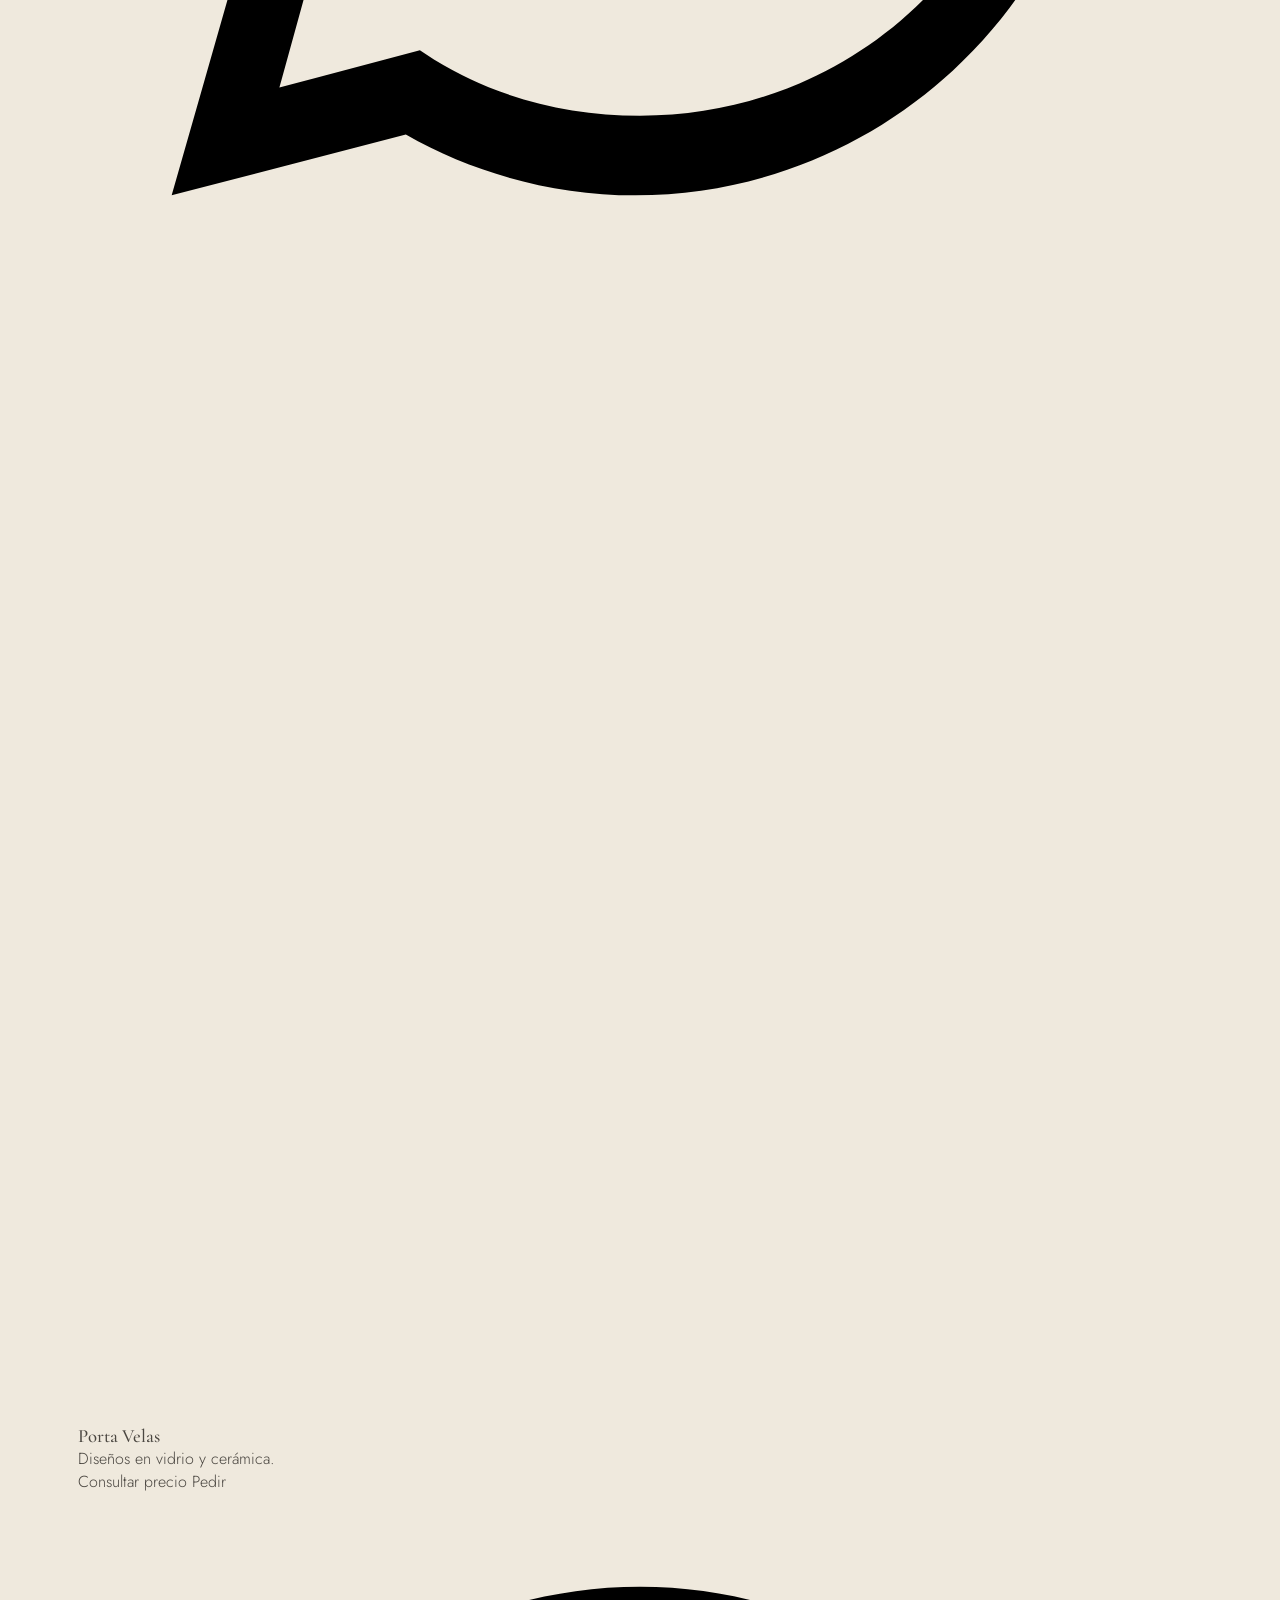
==== commit 250cd8c6: "Actualizar index.html" ====
--- a/index.html
+++ b/index.html
@@ -15,7 +15,7 @@
   <div class="nav">
     <a href="#" class="brand">
       <span class="brand-icon">
-        <svg viewBox="0 0 40 44" fill="none" xmlns="http://www.w3.org/2000/svg">
+        <svg viewBox="0 0 40 44" width="34" height="38" fill="none" xmlns="http://www.w3.org/2000/svg">
           <ellipse cx="15" cy="37" rx="7" ry="2.2" style="stroke:var(--gold-deep)" stroke-width="1.4"/>
           <line x1="15" y1="37" x2="26" y2="8" style="stroke:var(--gold-deep)" stroke-width="1.4" stroke-linecap="round"/>
           <path d="M26 8c-2.5 3 2.5 4.5 0 8.5s2.5 4.5 0 8.5" style="stroke:var(--sage-deep)" stroke-width="1.4" stroke-linecap="round" fill="none"/>
@@ -32,7 +32,7 @@
       <a href="#categorias">Categorías</a>
       <a href="#contacto">Contacto</a>
       <a class="wa-btn" id="navWaBtn" href="#" target="_blank" rel="noopener">
-        <svg viewBox="0 0 24 24"><path d="M17.5 14.4c-.3-.1-1.6-.8-1.9-.9-.2-.1-.4-.1-.6.1-.2.3-.7.9-.8 1-.1.2-.3.2-.6.1-.3-.2-1.2-.5-2.3-1.5-.9-.8-1.4-1.7-1.6-2-.1-.3 0-.4.1-.6.1-.1.3-.3.4-.5.1-.1.2-.3.2-.4.1-.2 0-.4 0-.5-.1-.1-.6-1.5-.8-2-.2-.5-.4-.4-.6-.4h-.5c-.2 0-.5.1-.7.3-.2.3-.9.9-.9 2.2s1 2.6 1.1 2.7c.1.2 1.9 3 4.7 4.1.7.3 1.2.4 1.6.6.7.2 1.3.2 1.8.1.5-.1 1.6-.7 1.9-1.3.2-.6.2-1.1.2-1.2-.1-.2-.3-.2-.5-.3z"/><path d="M12 2C6.5 2 2 6.5 2 12c0 1.9.5 3.6 1.4 5.1L2 22l5-1.3c1.4.8 3.1 1.3 4.9 1.3 5.5 0 10-4.5 10-10S17.5 2 12 2zm0 18.3c-1.6 0-3.1-.4-4.4-1.2l-.3-.2-3 .8.8-2.9-.2-.3c-.9-1.4-1.4-3-1.4-4.6 0-4.7 3.8-8.5 8.5-8.5s8.5 3.8 8.5 8.5-3.8 8.4-8.5 8.4z"/></svg>
+        <svg viewBox="0 0 24 24" width="16" height="16"><path d="M17.5 14.4c-.3-.1-1.6-.8-1.9-.9-.2-.1-.4-.1-.6.1-.2.3-.7.9-.8 1-.1.2-.3.2-.6.1-.3-.2-1.2-.5-2.3-1.5-.9-.8-1.4-1.7-1.6-2-.1-.3 0-.4.1-.6.1-.1.3-.3.4-.5.1-.1.2-.3.2-.4.1-.2 0-.4 0-.5-.1-.1-.6-1.5-.8-2-.2-.5-.4-.4-.6-.4h-.5c-.2 0-.5.1-.7.3-.2.3-.9.9-.9 2.2s1 2.6 1.1 2.7c.1.2 1.9 3 4.7 4.1.7.3 1.2.4 1.6.6.7.2 1.3.2 1.8.1.5-.1 1.6-.7 1.9-1.3.2-.6.2-1.1.2-1.2-.1-.2-.3-.2-.5-.3z"/><path d="M12 2C6.5 2 2 6.5 2 12c0 1.9.5 3.6 1.4 5.1L2 22l5-1.3c1.4.8 3.1 1.3 4.9 1.3 5.5 0 10-4.5 10-10S17.5 2 12 2zm0 18.3c-1.6 0-3.1-.4-4.4-1.2l-.3-.2-3 .8.8-2.9-.2-.3c-.9-1.4-1.4-3-1.4-4.6 0-4.7 3.8-8.5 8.5-8.5s8.5 3.8 8.5 8.5-3.8 8.4-8.5 8.4z"/></svg>
         WhatsApp
       </a>
     </nav>
@@ -61,15 +61,15 @@
 <section class="strip">
   <div class="wrap">
     <div class="strip-item">
-      <svg viewBox="0 0 24 24" fill="none" stroke-width="1.4"><path d="M12 2C7 8 4 11 4 15a8 8 0 0016 0c0-4-3-7-8-13z"/></svg>
+      <svg viewBox="0 0 24 24" width="26" height="26" fill="none" stroke-width="1.4"><path d="M12 2C7 8 4 11 4 15a8 8 0 0016 0c0-4-3-7-8-13z"/></svg>
       <div><div class="t">Fragancias originales</div><div class="d">Aromanza, Saphirus y Shiny</div></div>
     </div>
     <div class="strip-item">
-      <svg viewBox="0 0 24 24" fill="none" stroke-width="1.4"><path d="M3 12l3-8h12l3 8M3 12v7a1 1 0 001 1h16a1 1 0 001-1v-7M3 12h18"/></svg>
+      <svg viewBox="0 0 24 24" width="26" height="26" fill="none" stroke-width="1.4"><path d="M3 12l3-8h12l3 8M3 12v7a1 1 0 001 1h16a1 1 0 001-1v-7M3 12h18"/></svg>
       <div><div class="t">Catálogo completo</div><div class="d">Todas las categorías en un solo lugar</div></div>
     </div>
     <div class="strip-item">
-      <svg viewBox="0 0 24 24" fill="none" stroke-width="1.4"><path d="M17.5 14.4c-.3-.1-1.6-.8-1.9-.9-.5-.2-.6 0-.8.3-.2.3-.7.9-.9 1.1-.2.2-.3.2-.6.1-1.5-.6-2.9-1.7-4-3.4-.1-.3 0-.4.1-.6l.4-.5c.1-.2.1-.3 0-.5C10.5 9.6 10 8.3 9.8 7.8c-.2-.4-.4-.4-.6-.4h-.5c-.5 0-1 .3-1.3.7-1.5 1.7-.9 3.9.4 5.7 1.8 2.6 3.7 4 6.6 5 .9.3 1.7.3 2.3.2.7-.1 1.6-.7 1.9-1.3.2-.6.2-1.1.1-1.3-.1-.1-.3-.2-.6-.2z"/><circle cx="12" cy="12" r="10"/></svg>
+      <svg viewBox="0 0 24 24" width="26" height="26" fill="none" stroke-width="1.4"><path d="M17.5 14.4c-.3-.1-1.6-.8-1.9-.9-.5-.2-.6 0-.8.3-.2.3-.7.9-.9 1.1-.2.2-.3.2-.6.1-1.5-.6-2.9-1.7-4-3.4-.1-.3 0-.4.1-.6l.4-.5c.1-.2.1-.3 0-.5C10.5 9.6 10 8.3 9.8 7.8c-.2-.4-.4-.4-.6-.4h-.5c-.5 0-1 .3-1.3.7-1.5 1.7-.9 3.9.4 5.7 1.8 2.6 3.7 4 6.6 5 .9.3 1.7.3 2.3.2.7-.1 1.6-.7 1.9-1.3.2-.6.2-1.1.1-1.3-.1-.1-.3-.2-.6-.2z"/><circle cx="12" cy="12" r="10"/></svg>
       <div><div class="t">Pedidos por WhatsApp</div><div class="d">Consultá stock y coordiná tu envío</div></div>
     </div>
   </div>
@@ -93,7 +93,7 @@
     <h2>¿No encontrás lo que buscás?</h2>
     <p>Escribinos y te ayudamos a elegir el aroma ideal para tu hogar.</p>
     <a href="#" class="wa-btn cta-wa-link" target="_blank" rel="noopener">
-      <svg viewBox="0 0 24 24"><path d="M17.5 14.4c-.3-.1-1.6-.8-1.9-.9-.2-.1-.4-.1-.6.1-.2.3-.7.9-.8 1-.1.2-.3.2-.6.1-.3-.2-1.2-.5-2.3-1.5-.9-.8-1.4-1.7-1.6-2-.1-.3 0-.4.1-.6.1-.1.3-.3.4-.5.1-.1.2-.3.2-.4.1-.2 0-.4 0-.5-.1-.1-.6-1.5-.8-2-.2-.5-.4-.4-.6-.4h-.5c-.2 0-.5.1-.7.3-.2.3-.9.9-.9 2.2s1 2.6 1.1 2.7c.1.2 1.9 3 4.7 4.1.7.3 1.2.4 1.6.6.7.2 1.3.2 1.8.1.5-.1 1.6-.7 1.9-1.3.2-.6.2-1.1.2-1.2-.1-.2-.3-.2-.5-.3z"/><path d="M12 2C6.5 2 2 6.5 2 12c0 1.9.5 3.6 1.4 5.1L2 22l5-1.3c1.4.8 3.1 1.3 4.9 1.3 5.5 0 10-4.5 10-10S17.5 2 12 2zm0 18.3c-1.6 0-3.1-.4-4.4-1.2l-.3-.2-3 .8.8-2.9-.2-.3c-.9-1.4-1.4-3-1.4-4.6 0-4.7 3.8-8.5 8.5-8.5s8.5 3.8 8.5 8.5-3.8 8.4-8.5 8.4z"/></svg>
+      <svg viewBox="0 0 24 24" width="16" height="16"><path d="M17.5 14.4c-.3-.1-1.6-.8-1.9-.9-.2-.1-.4-.1-.6.1-.2.3-.7.9-.8 1-.1.2-.3.2-.6.1-.3-.2-1.2-.5-2.3-1.5-.9-.8-1.4-1.7-1.6-2-.1-.3 0-.4.1-.6.1-.1.3-.3.4-.5.1-.1.2-.3.2-.4.1-.2 0-.4 0-.5-.1-.1-.6-1.5-.8-2-.2-.5-.4-.4-.6-.4h-.5c-.2 0-.5.1-.7.3-.2.3-.9.9-.9 2.2s1 2.6 1.1 2.7c.1.2 1.9 3 4.7 4.1.7.3 1.2.4 1.6.6.7.2 1.3.2 1.8.1.5-.1 1.6-.7 1.9-1.3.2-.6.2-1.1.2-1.2-.1-.2-.3-.2-.5-.3z"/><path d="M12 2C6.5 2 2 6.5 2 12c0 1.9.5 3.6 1.4 5.1L2 22l5-1.3c1.4.8 3.1 1.3 4.9 1.3 5.5 0 10-4.5 10-10S17.5 2 12 2zm0 18.3c-1.6 0-3.1-.4-4.4-1.2l-.3-.2-3 .8.8-2.9-.2-.3c-.9-1.4-1.4-3-1.4-4.6 0-4.7 3.8-8.5 8.5-8.5s8.5 3.8 8.5 8.5-3.8 8.4-8.5 8.4z"/></svg>
       Escribinos por WhatsApp
     </a>
   </div>
@@ -106,7 +106,7 @@
       <div class="foot-brand">
         <div class="foot-brand-mark">
           <span class="brand-icon">
-            <svg viewBox="0 0 40 44" fill="none" xmlns="http://www.w3.org/2000/svg">
+            <svg viewBox="0 0 40 44" width="34" height="38" fill="none" xmlns="http://www.w3.org/2000/svg">
               <ellipse cx="15" cy="37" rx="7" ry="2.2" style="stroke:var(--gold-deep)" stroke-width="1.4"/>
               <line x1="15" y1="37" x2="26" y2="8" style="stroke:var(--gold-deep)" stroke-width="1.4" stroke-linecap="round"/>
               <path d="M26 8c-2.5 3 2.5 4.5 0 8.5s2.5 4.5 0 8.5" style="stroke:var(--sage-deep)" stroke-width="1.4" stroke-linecap="round" fill="none"/>
@@ -142,12 +142,12 @@
 </footer>
 
 <a href="#" class="float-wa" id="floatWa" target="_blank" rel="noopener" aria-label="Consultar por WhatsApp">
-  <svg viewBox="0 0 24 24"><path d="M17.5 14.4c-.3-.1-1.6-.8-1.9-.9-.2-.1-.4-.1-.6.1-.2.3-.7.9-.8 1-.1.2-.3.2-.6.1-.3-.2-1.2-.5-2.3-1.5-.9-.8-1.4-1.7-1.6-2-.1-.3 0-.4.1-.6.1-.1.3-.3.4-.5.1-.1.2-.3.2-.4.1-.2 0-.4 0-.5-.1-.1-.6-1.5-.8-2-.2-.5-.4-.4-.6-.4h-.5c-.2 0-.5.1-.7.3-.2.3-.9.9-.9 2.2s1 2.6 1.1 2.7c.1.2 1.9 3 4.7 4.1.7.3 1.2.4 1.6.6.7.2 1.3.2 1.8.1.5-.1 1.6-.7 1.9-1.3.2-.6.2-1.1.2-1.2-.1-.2-.3-.2-.5-.3z"/><path d="M12 2C6.5 2 2 6.5 2 12c0 1.9.5 3.6 1.4 5.1L2 22l5-1.3c1.4.8 3.1 1.3 4.9 1.3 5.5 0 10-4.5 10-10S17.5 2 12 2zm0 18.3c-1.6 0-3.1-.4-4.4-1.2l-.3-.2-3 .8.8-2.9-.2-.3c-.9-1.4-1.4-3-1.4-4.6 0-4.7 3.8-8.5 8.5-8.5s8.5 3.8 8.5 8.5-3.8 8.4-8.5 8.4z"/></svg>
+  <svg viewBox="0 0 24 24" width="24" height="24"><path d="M17.5 14.4c-.3-.1-1.6-.8-1.9-.9-.2-.1-.4-.1-.6.1-.2.3-.7.9-.8 1-.1.2-.3.2-.6.1-.3-.2-1.2-.5-2.3-1.5-.9-.8-1.4-1.7-1.6-2-.1-.3 0-.4.1-.6.1-.1.3-.3.4-.5.1-.1.2-.3.2-.4.1-.2 0-.4 0-.5-.1-.1-.6-1.5-.8-2-.2-.5-.4-.4-.6-.4h-.5c-.2 0-.5.1-.7.3-.2.3-.9.9-.9 2.2s1 2.6 1.1 2.7c.1.2 1.9 3 4.7 4.1.7.3 1.2.4 1.6.6.7.2 1.3.2 1.8.1.5-.1 1.6-.7 1.9-1.3.2-.6.2-1.1.2-1.2-.1-.2-.3-.2-.5-.3z"/><path d="M12 2C6.5 2 2 6.5 2 12c0 1.9.5 3.6 1.4 5.1L2 22l5-1.3c1.4.8 3.1 1.3 4.9 1.3 5.5 0 10-4.5 10-10S17.5 2 12 2zm0 18.3c-1.6 0-3.1-.4-4.4-1.2l-.3-.2-3 .8.8-2.9-.2-.3c-.9-1.4-1.4-3-1.4-4.6 0-4.7 3.8-8.5 8.5-8.5s8.5 3.8 8.5 8.5-3.8 8.4-8.5 8.4z"/></svg>
 </a>
 
 <!-- ============ BOTÓN FLOTANTE DE PEDIDO ============ -->
 <button class="float-cart" id="floatCart" aria-label="Ver mi pedido">
-  <svg viewBox="0 0 24 24" fill="none" stroke="currentColor" stroke-width="1.6" stroke-linecap="round" stroke-linejoin="round">
+  <svg viewBox="0 0 24 24" width="24" height="24" fill="none" stroke="currentColor" stroke-width="1.6" stroke-linecap="round" stroke-linejoin="round">
     <circle cx="9" cy="21" r="1.3" fill="currentColor" stroke="none"/>
     <circle cx="19" cy="21" r="1.3" fill="currentColor" stroke="none"/>
     <path d="M2.5 3h2l2.6 12.4a2 2 0 002 1.6h8.7a2 2 0 002-1.6L21.5 7H6"/>
@@ -168,10 +168,9 @@
   <div class="cart-drawer-foot" id="cartFoot" hidden>
     <div class="cart-summary"><span id="cartCount">0</span> productos seleccionados</div>
     <a href="#" class="wa-btn cart-send-wa" id="cartSendWa" target="_blank" rel="noopener">
-      <svg viewBox="0 0 24 24"><path d="M17.5 14.4c-.3-.1-1.6-.8-1.9-.9-.2-.1-.4-.1-.6.1-.2.3-.7.9-.8 1-.1.2-.3.2-.6.1-.3-.2-1.2-.5-2.3-1.5-.9-.8-1.4-1.7-1.6-2-.1-.3 0-.4.1-.6.1-.1.3-.3.4-.5.1-.1.2-.3.2-.4.1-.2 0-.4 0-.5-.1-.1-.6-1.5-.8-2-.2-.5-.4-.4-.6-.4h-.5c-.2 0-.5.1-.7.3-.2.3-.9.9-.9 2.2s1 2.6 1.1 2.7c.1.2 1.9 3 4.7 4.1.7.3 1.2.4 1.6.6.7.2 1.3.2 1.8.1.5-.1 1.6-.7 1.9-1.3.2-.6.2-1.1.2-1.2-.1-.2-.3-.2-.5-.3z"/><path d="M12 2C6.5 2 2 6.5 2 12c0 1.9.5 3.6 1.4 5.1L2 22l5-1.3c1.4.8 3.1 1.3 4.9 1.3 5.5 0 10-4.5 10-10S17.5 2 12 2zm0 18.3c-1.6 0-3.1-.4-4.4-1.2l-.3-.2-3 .8.8-2.9-.2-.3c-.9-1.4-1.4-3-1.4-4.6 0-4.7 3.8-8.5 8.5-8.5s8.5 3.8 8.5 8.5-3.8 8.4-8.5 8.4z"/></svg>
+      <svg viewBox="0 0 24 24" width="16" height="16"><path d="M17.5 14.4c-.3-.1-1.6-.8-1.9-.9-.2-.1-.4-.1-.6.1-.2.3-.7.9-.8 1-.1.2-.3.2-.6.1-.3-.2-1.2-.5-2.3-1.5-.9-.8-1.4-1.7-1.6-2-.1-.3 0-.4.1-.6.1-.1.3-.3.4-.5.1-.1.2-.3.2-.4.1-.2 0-.4 0-.5-.1-.1-.6-1.5-.8-2-.2-.5-.4-.4-.6-.4h-.5c-.2 0-.5.1-.7.3-.2.3-.9.9-.9 2.2s1 2.6 1.1 2.7c.1.2 1.9 3 4.7 4.1.7.3 1.2.4 1.6.6.7.2 1.3.2 1.8.1.5-.1 1.6-.7 1.9-1.3.2-.6.2-1.1.2-1.2-.1-.2-.3-.2-.5-.3z"/><path d="M12 2C6.5 2 2 6.5 2 12c0 1.9.5 3.6 1.4 5.1L2 22l5-1.3c1.4.8 3.1 1.3 4.9 1.3 5.5 0 10-4.5 10-10S17.5 2 12 2zm0 18.3c-1.6 0-3.1-.4-4.4-1.2l-.3-.2-3 .8.8-2.9-.2-.3c-.9-1.4-1.4-3-1.4-4.6 0-4.7 3.8-8.5 8.5-8.5s8.5 3.8 8.5 8.5-3.8 8.4-8.5 8.4z"/></svg>
       Enviar pedido por WhatsApp
     </a>
-    <a href="#" class="cart-send-mail" id="cartSendMail" hidden>Enviar por mail</a>
     <button class="cart-clear" id="cartClear">Vaciar pedido</button>
   </div>
 </div>
--- a/css/style.css
+++ b/css/style.css
@@ -195,42 +195,55 @@
   .cat-info h2{font-size:2.3rem; margin:8px 0 16px; font-style:italic;}
   .cat-info p{color:var(--ink-soft); line-height:1.75; font-size:.96rem; max-width:460px;}
 
-  .prod-grid{
-    display:grid; grid-template-columns:repeat(auto-fit, minmax(230px,1fr)); gap:22px;
-  }
-  .card{
-    background:var(--white); border:1px solid var(--line); border-radius:3px;
-    overflow:hidden; display:flex; flex-direction:column;
-    transition:transform .3s ease, box-shadow .3s ease, border-color .3s ease;
-  }
-  .card:hover{transform:translateY(-4px); box-shadow:0 18px 34px -18px rgba(74,70,64,.28); border-color:var(--sage);}
-  .card-media{
-    aspect-ratio:1/1; width:100%; background:var(--cream-2);
-    display:flex; align-items:center; justify-content:center; overflow:hidden;
-    border-bottom:1px solid var(--line);
-  }
-  .card-media img{width:100%; height:100%; object-fit:cover;}
-  .card-media svg{width:32%; height:32%; stroke:var(--gold-deep); fill:none;}
-  .card-body{padding:20px 22px 22px; display:flex; flex-direction:column; gap:12px; flex-grow:1;}
-  .card h3{font-size:1.2rem; font-weight:600; font-style:normal; font-family:'Cormorant Garamond',serif;}
-  .card p{font-size:.83rem; color:var(--ink-soft); line-height:1.6; flex-grow:1;}
-  .chips{display:flex; flex-wrap:wrap; gap:6px;}
-  .chip{
-    font-size:.66rem; letter-spacing:.02em; color:var(--ink-soft);
+  .subgroups{display:flex; flex-direction:column; gap:14px;}
+  .subgroup{
+    background:var(--white); border:1px solid var(--line); border-radius:4px; overflow:hidden;
+  }
+  .subgroup-head{
+    width:100%; display:flex; align-items:center; gap:14px;
+    padding:16px 18px; background:none; border:none; cursor:pointer; text-align:left;
+  }
+  .subgroup-media{
+    width:48px; height:48px; border-radius:50%; overflow:hidden; flex-shrink:0;
     background:var(--cream-2); border:1px solid var(--line);
-    padding:4px 10px; border-radius:20px;
-  }
-  .card-foot{display:flex; align-items:center; justify-content:space-between; margin-top:4px; gap:10px;}
-  .price{font-size:.95rem; color:var(--gold-deep); font-weight:500; font-family:'Cormorant Garamond',serif;}
-  .price-tag{font-size:1.2rem;}
-  .ask-btn{
-    display:flex; align-items:center; gap:6px;
-    font-size:.7rem; letter-spacing:.05em; text-transform:uppercase;
-    color:var(--sage-deep); border:1px solid var(--sage); padding:8px 14px; border-radius:30px;
-    transition:all .25s ease; flex-shrink:0;
-  }
-  .ask-btn:hover{background:var(--sage-deep); color:var(--white); border-color:var(--sage-deep);}
-  .ask-btn svg{width:12px; height:12px; fill:currentColor;}
+    display:flex; align-items:center; justify-content:center;
+  }
+  .subgroup-media img{width:100%; height:100%; object-fit:cover;}
+  .subgroup-media svg{width:52%; height:52%; stroke:var(--gold-deep); fill:none;}
+  .subgroup-title-wrap{flex-grow:1;}
+  .subgroup-name{font-family:'Cormorant Garamond',serif; font-size:1.15rem; font-weight:600;}
+  .subgroup-count{font-size:.72rem; color:var(--ink-soft);}
+  .subgroup-count.has-items{color:var(--sage-deep);}
+  .chev{
+    width:20px; height:20px; flex-shrink:0; stroke:var(--ink-soft); fill:none; stroke-width:1.6;
+    transition:transform .3s ease;
+  }
+  .subgroup.open .chev{transform:rotate(180deg);}
+  .subgroup-body{
+    max-height:0; overflow:hidden; transition:max-height .35s ease;
+    border-top:1px solid transparent;
+  }
+  .subgroup.open .subgroup-body{border-top:1px solid var(--line);}
+  .subgroup-desc{font-size:.83rem; color:var(--ink-soft); padding:14px 18px 0; line-height:1.6;}
+  .item-list{list-style:none; padding:6px 18px 16px;}
+  .item-row{
+    display:flex; align-items:center; justify-content:space-between; gap:12px;
+    padding:12px 0; border-bottom:1px solid var(--cream-2);
+  }
+  .item-row:last-child{border-bottom:none;}
+  .item-info{display:flex; flex-direction:column; gap:2px; min-width:0;}
+  .item-name{font-size:.9rem; color:var(--ink);}
+  .item-price{font-size:.78rem; color:var(--gold-deep); font-family:'Cormorant Garamond',serif;}
+  .qty-control{display:flex; align-items:center; gap:0; flex-shrink:0;}
+  .qty-btn{
+    width:30px; height:30px; border-radius:50%; border:1px solid var(--sage);
+    background:var(--white); color:var(--sage-deep); font-size:1rem; line-height:1;
+    display:flex; align-items:center; justify-content:center; cursor:pointer;
+    transition:all .2s ease;
+  }
+  .qty-btn:hover{background:var(--sage-deep); color:var(--white);}
+  .qty-val{width:30px; text-align:center; font-size:.9rem; font-variant-numeric:tabular-nums;}
+  .item-row.active .item-name{color:var(--sage-deep); font-weight:500;}
 
   /* ---------- CTA BANNER ---------- */
   .cta-banner{
@@ -267,6 +280,70 @@
   }
   .float-wa:hover{transform:scale(1.08);}
   .float-wa svg{width:28px; height:28px; fill:var(--white);}
+
+  /* ---------- FLOATING CART ---------- */
+  .float-cart{
+    position:fixed; bottom:26px; left:26px; z-index:200;
+    width:58px; height:58px; border-radius:50%; background:var(--ink);
+    display:flex; align-items:center; justify-content:center;
+    box-shadow:0 10px 24px -6px rgba(0,0,0,.35);
+    border:none; cursor:pointer; transition:transform .25s ease;
+  }
+  .float-cart:hover{transform:scale(1.08);}
+  .float-cart svg{width:24px; height:24px; color:var(--white);}
+  .cart-badge{
+    position:absolute; top:-4px; right:-4px; min-width:20px; height:20px; padding:0 5px;
+    border-radius:10px; background:var(--gold-deep); color:var(--white);
+    font-size:.68rem; font-weight:600; display:flex; align-items:center; justify-content:center;
+    border:2px solid var(--cream); transition:transform .2s ease;
+  }
+  .cart-badge.bump{transform:scale(1.3);}
+
+  /* ---------- CART OVERLAY + DRAWER ---------- */
+  .cart-overlay{
+    position:fixed; inset:0; background:rgba(30,27,22,.5); z-index:299;
+    opacity:0; visibility:hidden; transition:opacity .3s ease;
+  }
+  .cart-overlay.open{opacity:1; visibility:visible;}
+  .cart-drawer{
+    position:fixed; left:0; right:0; bottom:0; z-index:300;
+    background:var(--cream); border-radius:16px 16px 0 0;
+    max-width:520px; margin:0 auto;
+    max-height:82vh; display:flex; flex-direction:column;
+    transform:translateY(100%); transition:transform .35s ease;
+    box-shadow:0 -10px 40px rgba(0,0,0,.25);
+  }
+  .cart-drawer.open{transform:translateY(0);}
+  .cart-drawer-head{
+    display:flex; align-items:center; justify-content:space-between;
+    padding:18px 22px; border-bottom:1px solid var(--line); flex-shrink:0;
+  }
+  .cart-drawer-head h3{font-size:1.3rem; font-style:italic;}
+  .cart-close{background:none; border:none; font-size:1.6rem; line-height:1; color:var(--ink-soft); cursor:pointer;}
+  .cart-drawer-body{padding:10px 22px; overflow-y:auto; flex-grow:1;}
+  .cart-empty{font-size:.85rem; color:var(--ink-soft); padding:24px 0; text-align:center; line-height:1.6;}
+  .cart-row{
+    display:flex; align-items:center; justify-content:space-between; gap:10px;
+    padding:12px 0; border-bottom:1px solid var(--line);
+  }
+  .cart-row-info{min-width:0;}
+  .cart-row-name{font-size:.88rem; color:var(--ink);}
+  .cart-row-sub{font-size:.72rem; color:var(--ink-soft);}
+  .cart-row-remove{background:none; border:none; color:var(--ink-soft); font-size:1.1rem; cursor:pointer; padding:0 4px;}
+  .cart-drawer-foot{
+    padding:16px 22px 22px; border-top:1px solid var(--line); flex-shrink:0;
+    display:flex; flex-direction:column; gap:10px;
+  }
+  .cart-summary{font-size:.8rem; color:var(--ink-soft); text-align:center;}
+  .cart-send-wa{justify-content:center; width:100%; padding:14px 20px;}
+  .cart-send-mail{
+    text-align:center; font-size:.78rem; color:var(--ink-soft); text-decoration:underline;
+    padding:4px 0;
+  }
+  .cart-clear{
+    background:none; border:none; font-size:.75rem; color:var(--ink-soft);
+    text-decoration:underline; cursor:pointer; text-align:center; padding:2px 0;
+  }
 
   /* ---------- RESPONSIVE ---------- */
   @media (max-width:900px){
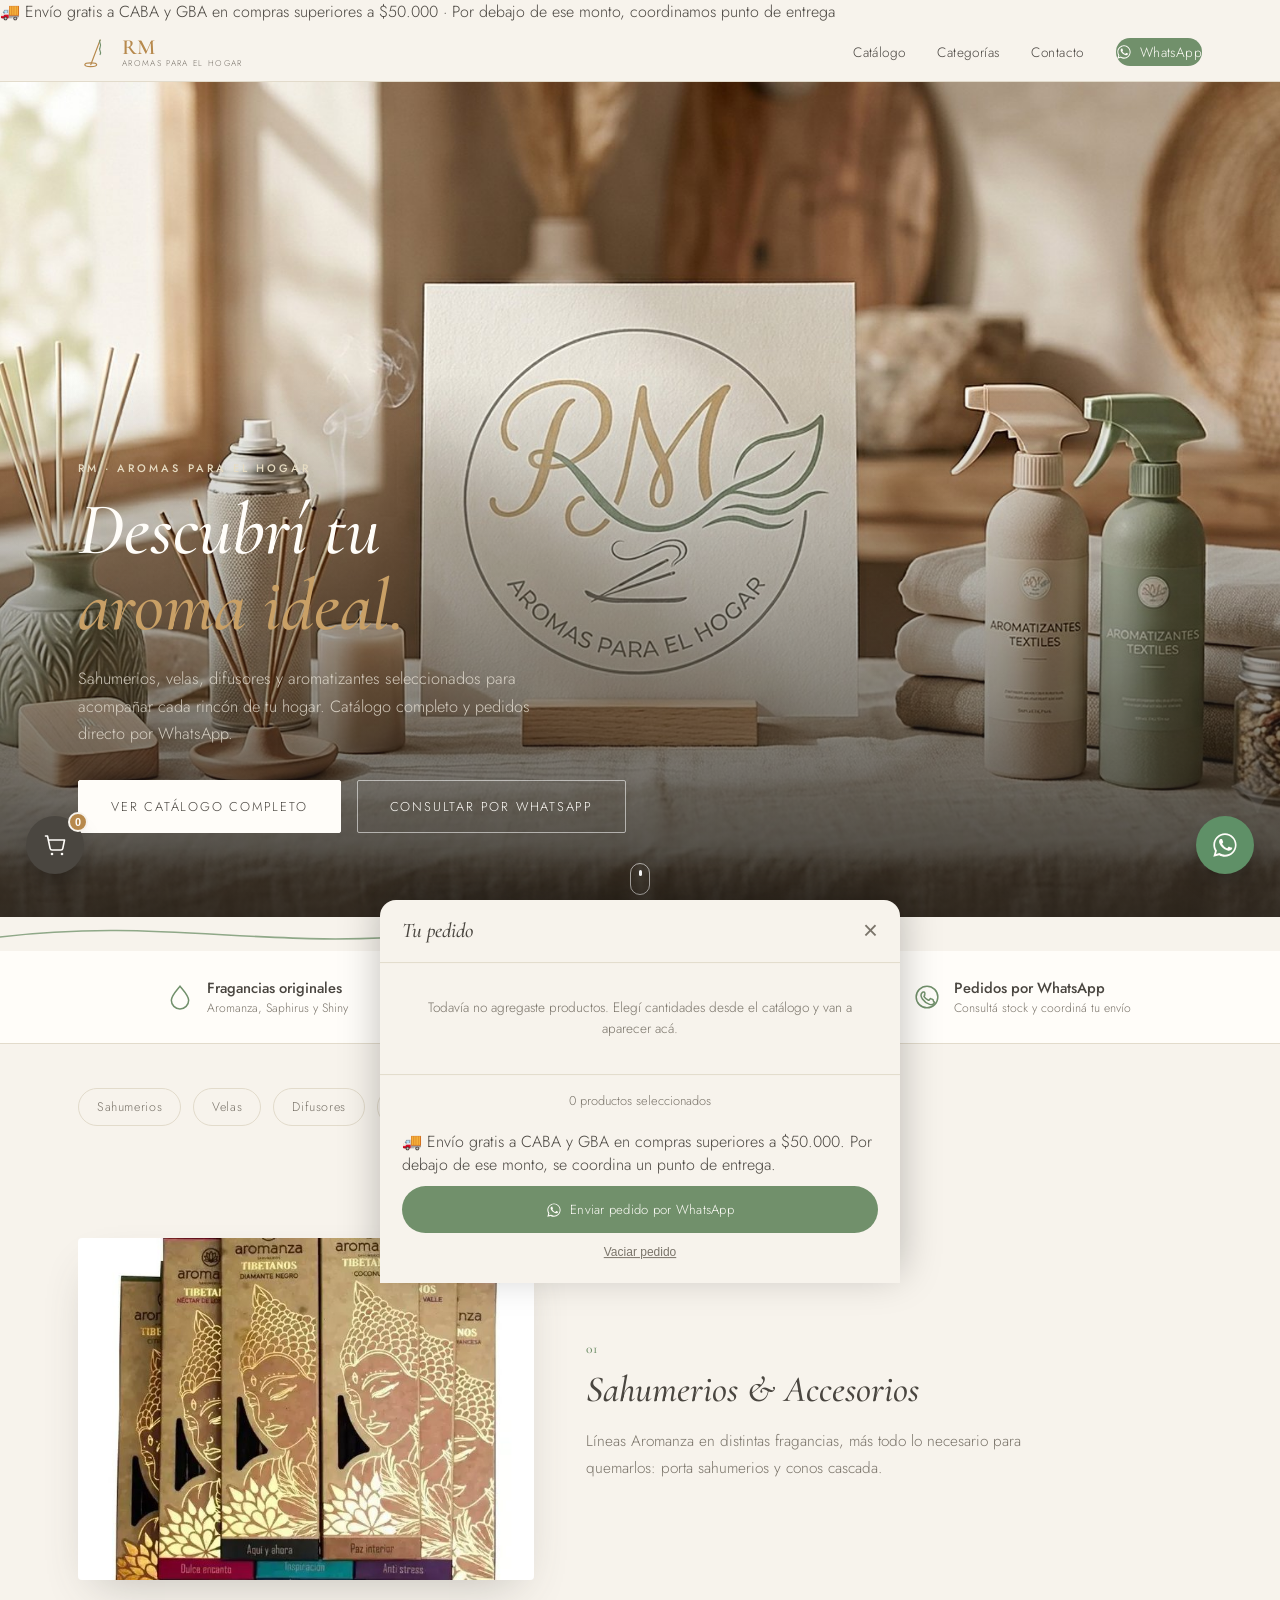
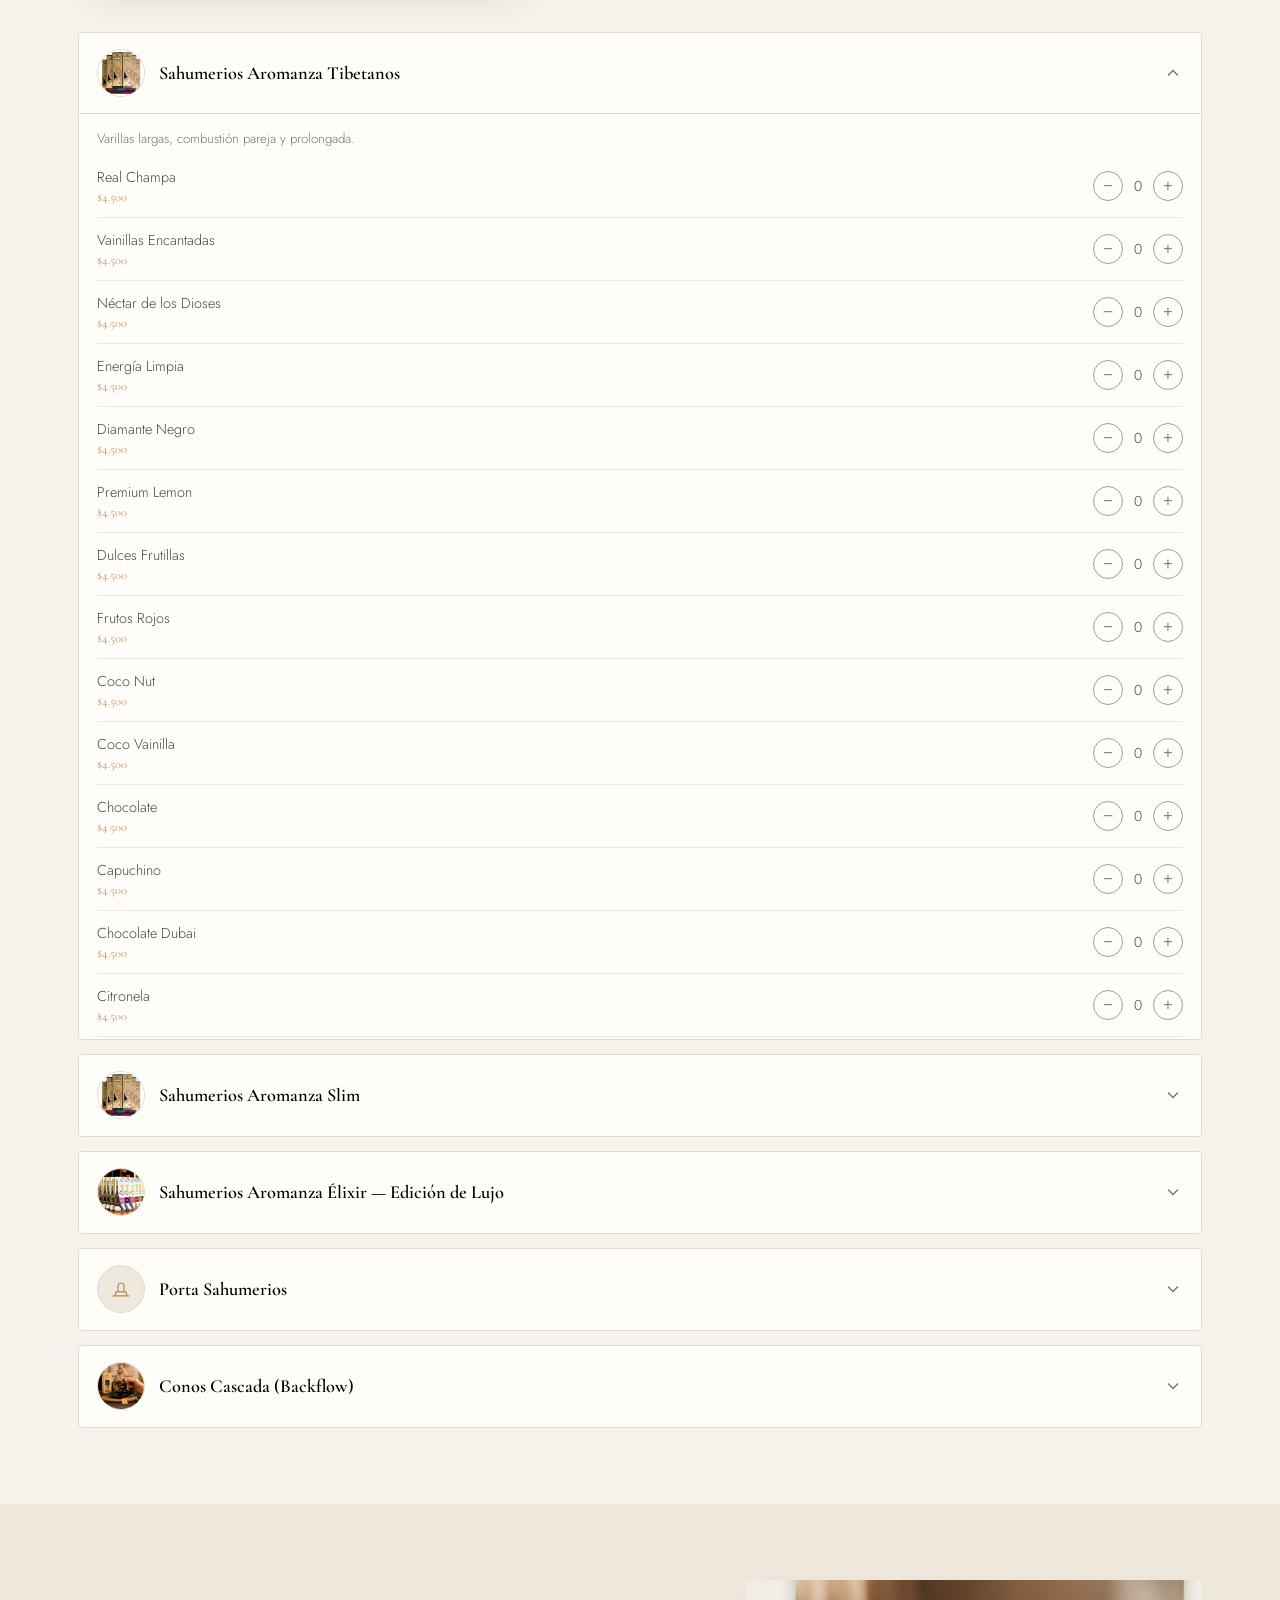
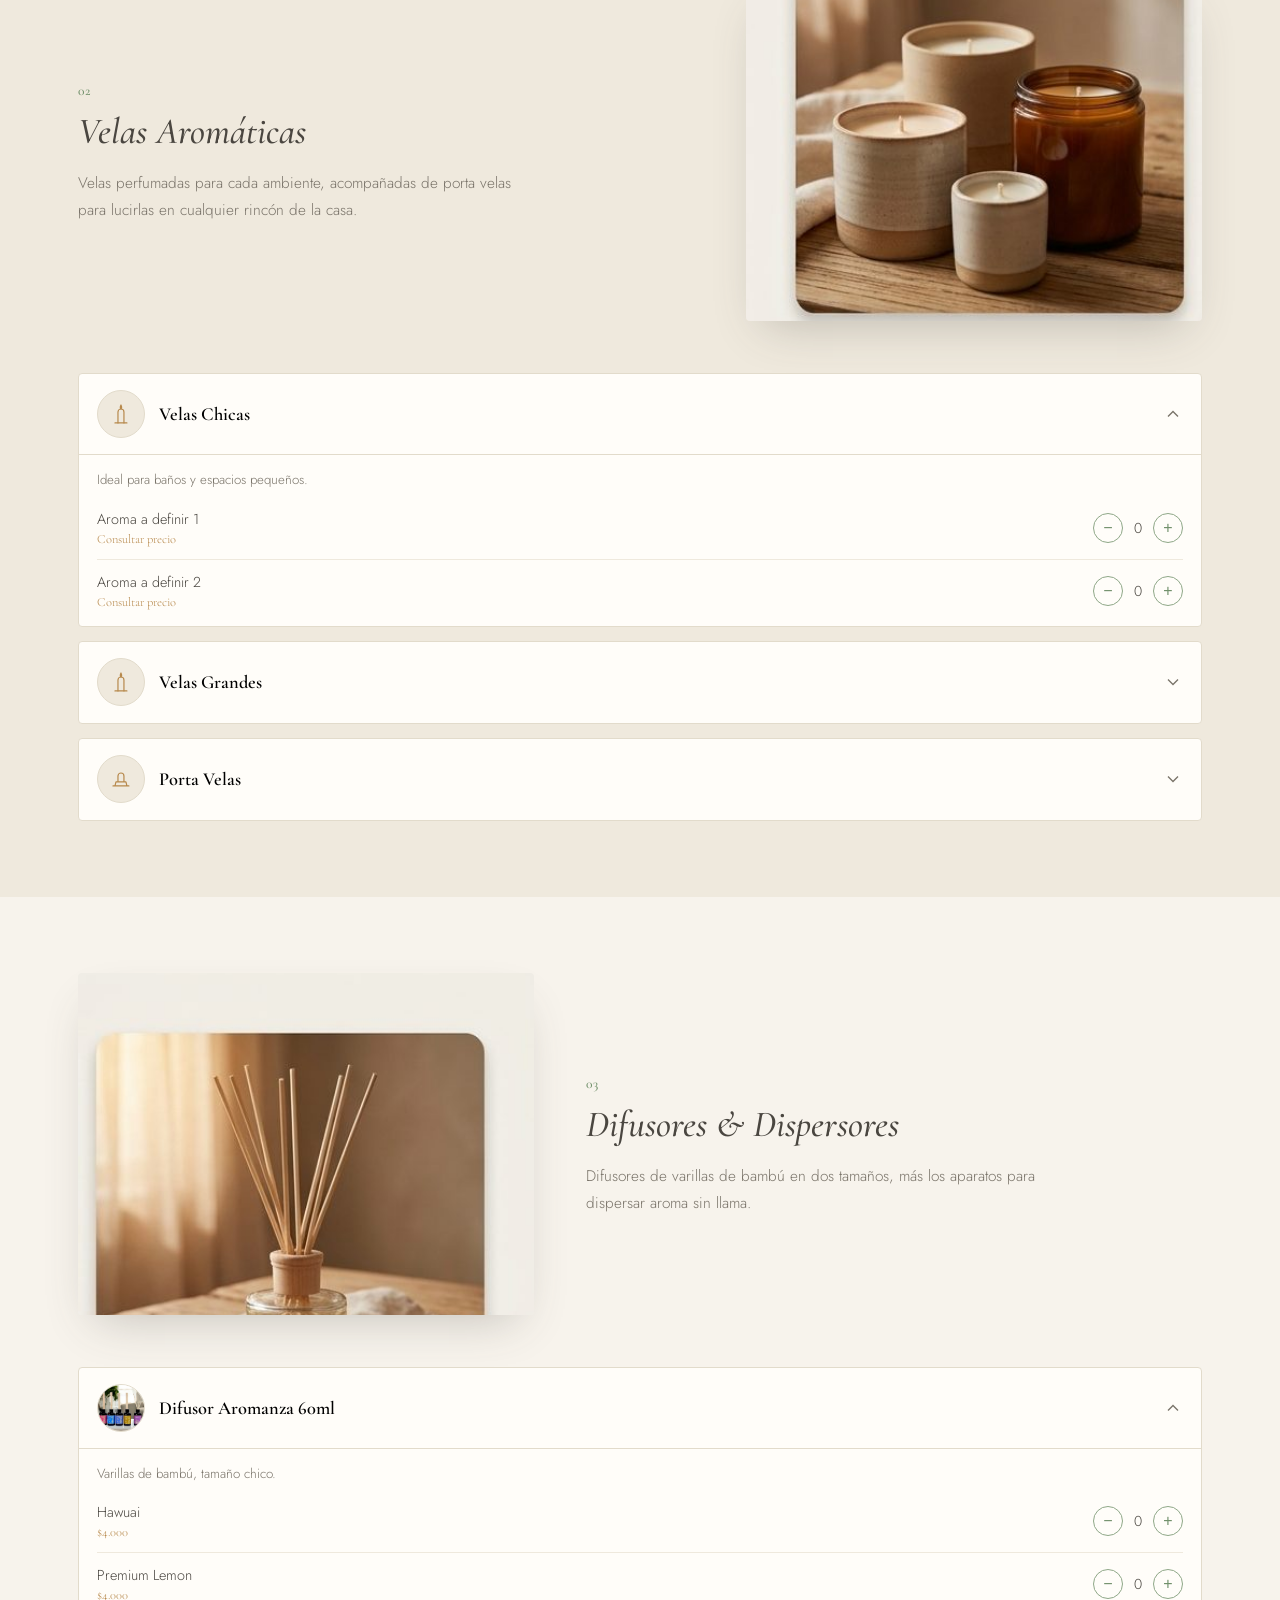
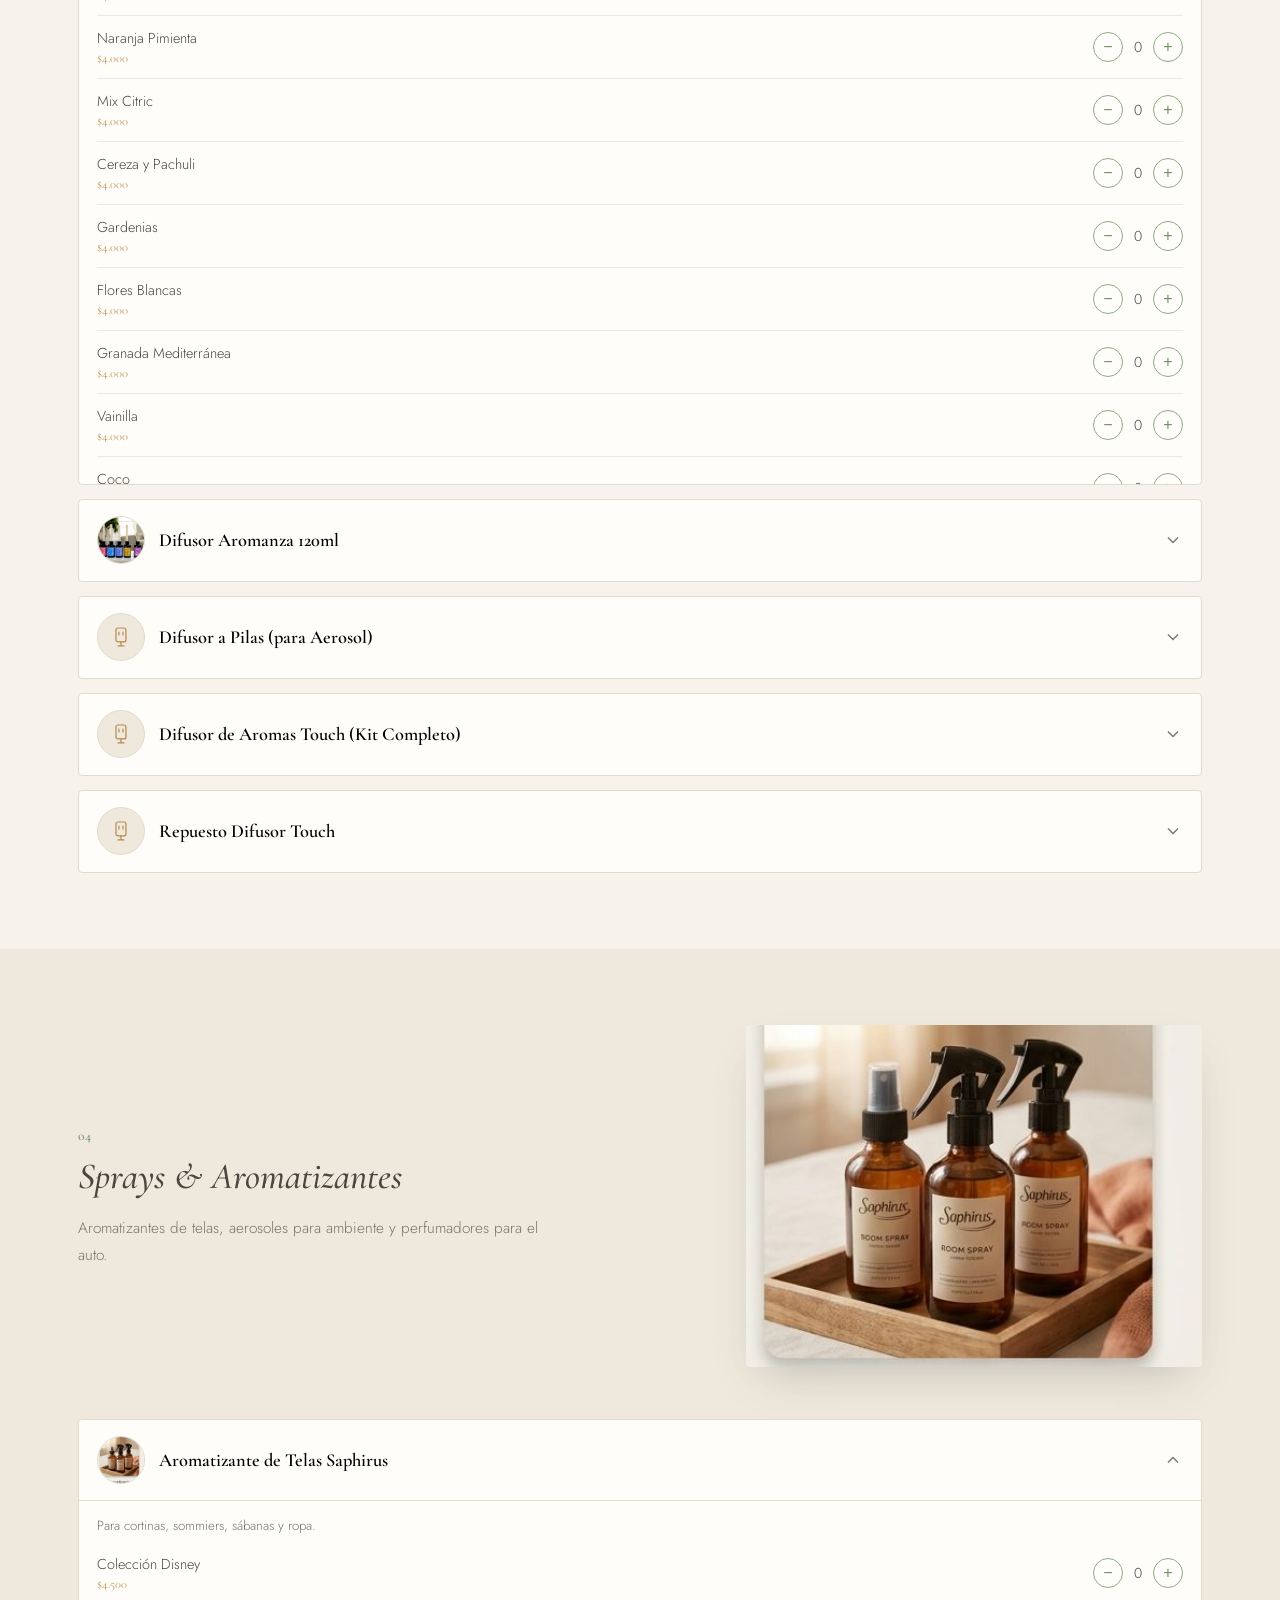
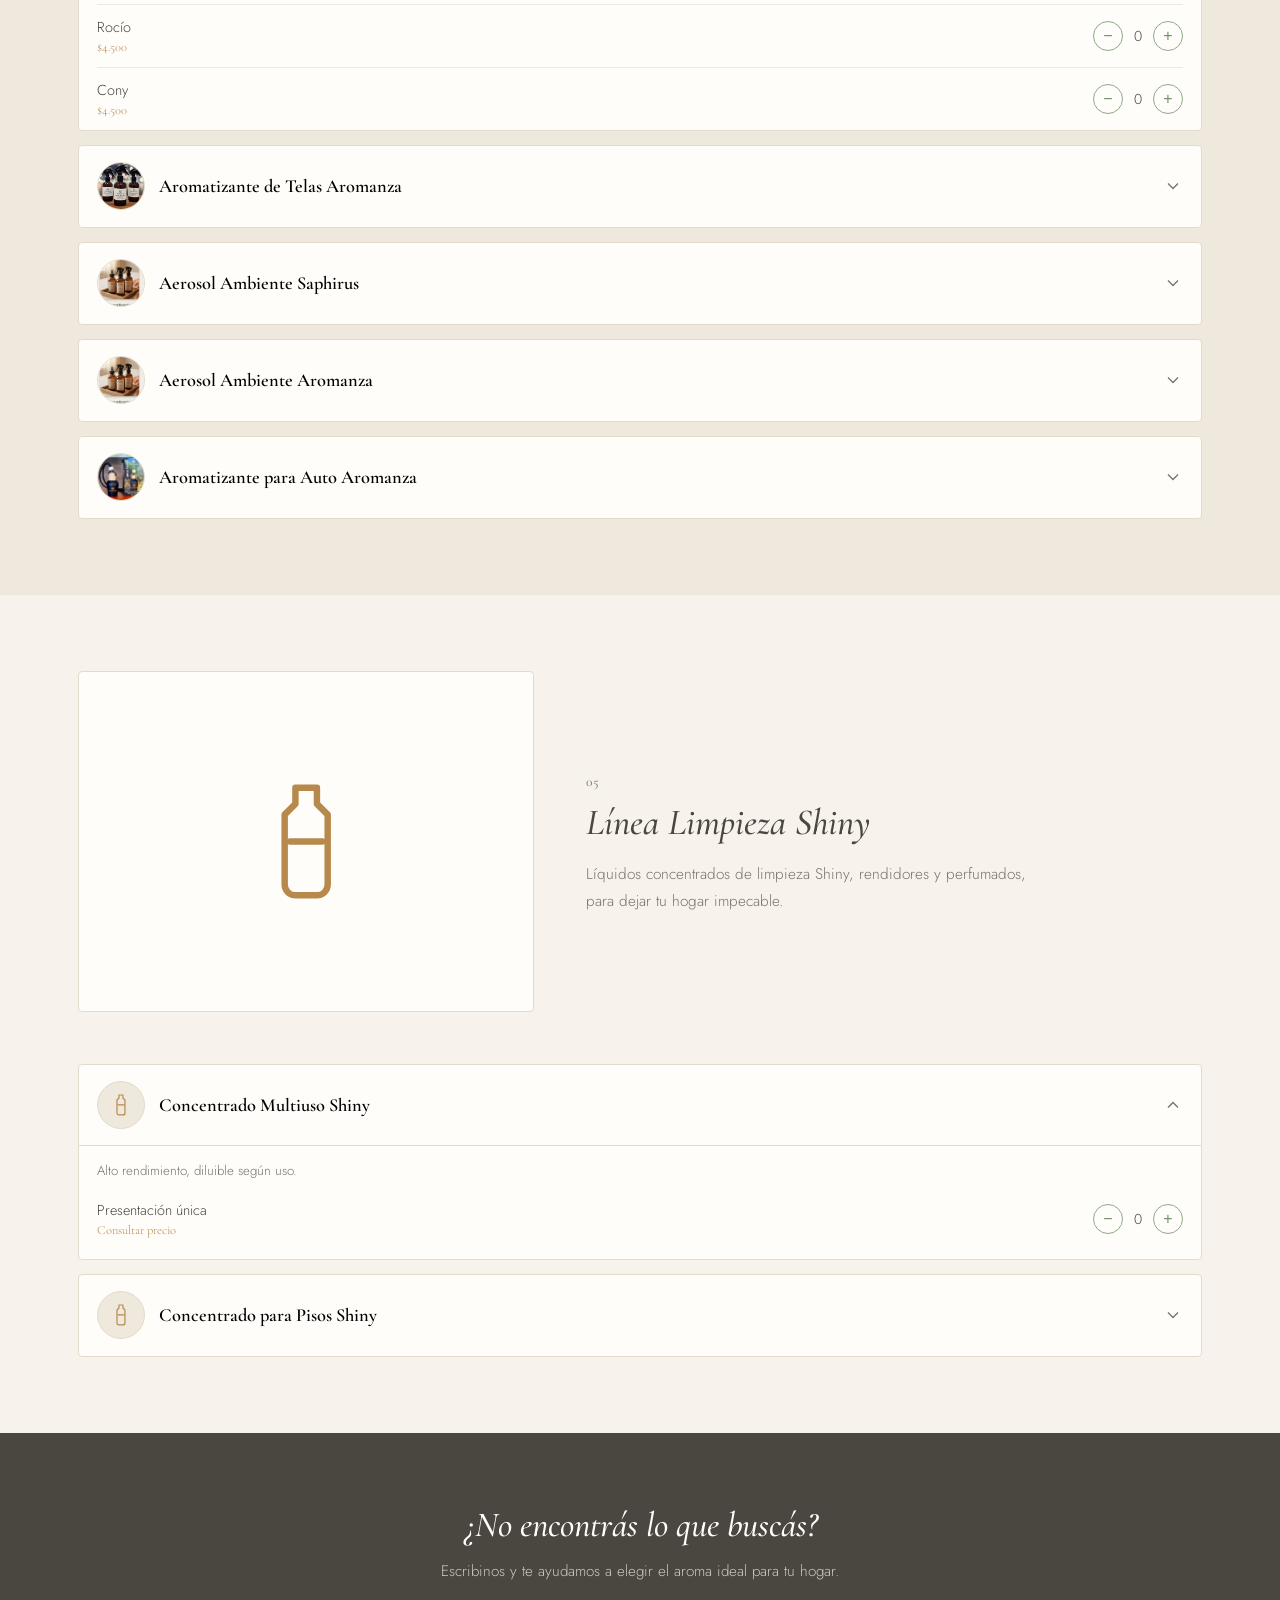
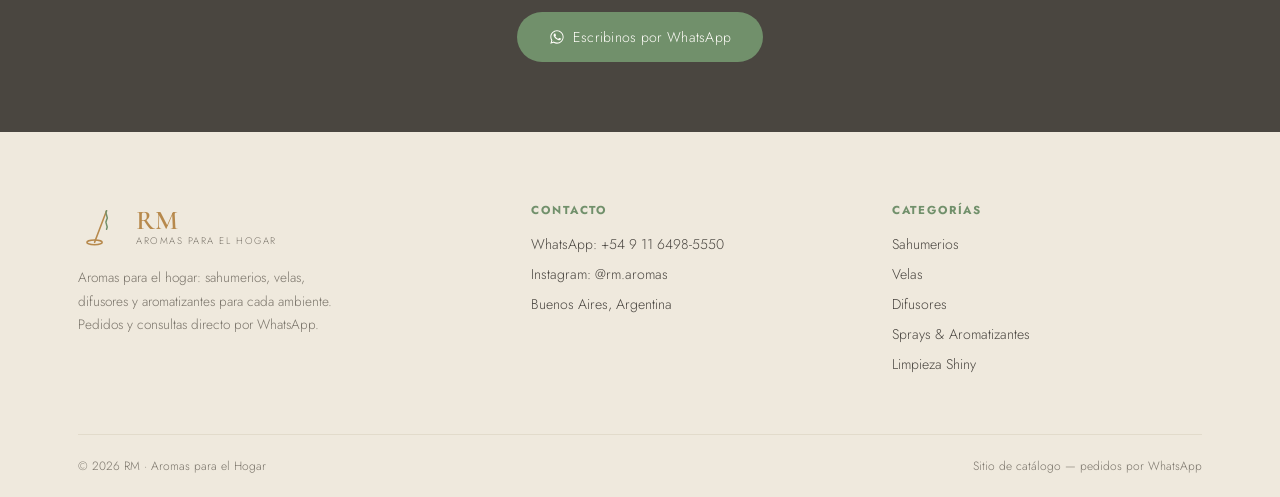
==== commit 851e6a29: "Actualizar index.html" ====
--- a/index.html
+++ b/index.html
@@ -9,6 +9,8 @@
 <link rel="stylesheet" href="css/style.css">
 </head>
 <body>
+
+<div class="announce-bar">🚚 Envío gratis a CABA y GBA en compras superiores a $50.000 · Por debajo de ese monto, coordinamos punto de entrega</div>
 
 <!-- ============ HEADER ============ -->
 <header>
@@ -167,6 +169,8 @@
   </div>
   <div class="cart-drawer-foot" id="cartFoot" hidden>
     <div class="cart-summary"><span id="cartCount">0</span> productos seleccionados</div>
+    <div class="cart-totals" id="cartTotals"></div>
+    <p class="cart-shipping">🚚 Envío gratis a CABA y GBA en compras superiores a $50.000. Por debajo de ese monto, se coordina un punto de entrega.</p>
     <a href="#" class="wa-btn cart-send-wa" id="cartSendWa" target="_blank" rel="noopener">
       <svg viewBox="0 0 24 24" width="16" height="16"><path d="M17.5 14.4c-.3-.1-1.6-.8-1.9-.9-.2-.1-.4-.1-.6.1-.2.3-.7.9-.8 1-.1.2-.3.2-.6.1-.3-.2-1.2-.5-2.3-1.5-.9-.8-1.4-1.7-1.6-2-.1-.3 0-.4.1-.6.1-.1.3-.3.4-.5.1-.1.2-.3.2-.4.1-.2 0-.4 0-.5-.1-.1-.6-1.5-.8-2-.2-.5-.4-.4-.6-.4h-.5c-.2 0-.5.1-.7.3-.2.3-.9.9-.9 2.2s1 2.6 1.1 2.7c.1.2 1.9 3 4.7 4.1.7.3 1.2.4 1.6.6.7.2 1.3.2 1.8.1.5-.1 1.6-.7 1.9-1.3.2-.6.2-1.1.2-1.2-.1-.2-.3-.2-.5-.3z"/><path d="M12 2C6.5 2 2 6.5 2 12c0 1.9.5 3.6 1.4 5.1L2 22l5-1.3c1.4.8 3.1 1.3 4.9 1.3 5.5 0 10-4.5 10-10S17.5 2 12 2zm0 18.3c-1.6 0-3.1-.4-4.4-1.2l-.3-.2-3 .8.8-2.9-.2-.3c-.9-1.4-1.4-3-1.4-4.6 0-4.7 3.8-8.5 8.5-8.5s8.5 3.8 8.5 8.5-3.8 8.4-8.5 8.4z"/></svg>
       Enviar pedido por WhatsApp
--- a/css/style.css
+++ b/css/style.css
@@ -94,7 +94,7 @@
     width:100%;
     background-image:url('../images/hero.jpg');
     background-size:cover;
-    background-position:center 35%;
+    background-position:center 42%;
     display:flex;
     align-items:flex-end;
   }
@@ -336,10 +336,6 @@
   }
   .cart-summary{font-size:.8rem; color:var(--ink-soft); text-align:center;}
   .cart-send-wa{justify-content:center; width:100%; padding:14px 20px;}
-  .cart-send-mail{
-    text-align:center; font-size:.78rem; color:var(--ink-soft); text-decoration:underline;
-    padding:4px 0;
-  }
   .cart-clear{
     background:none; border:none; font-size:.75rem; color:var(--ink-soft);
     text-decoration:underline; cursor:pointer; text-align:center; padding:2px 0;
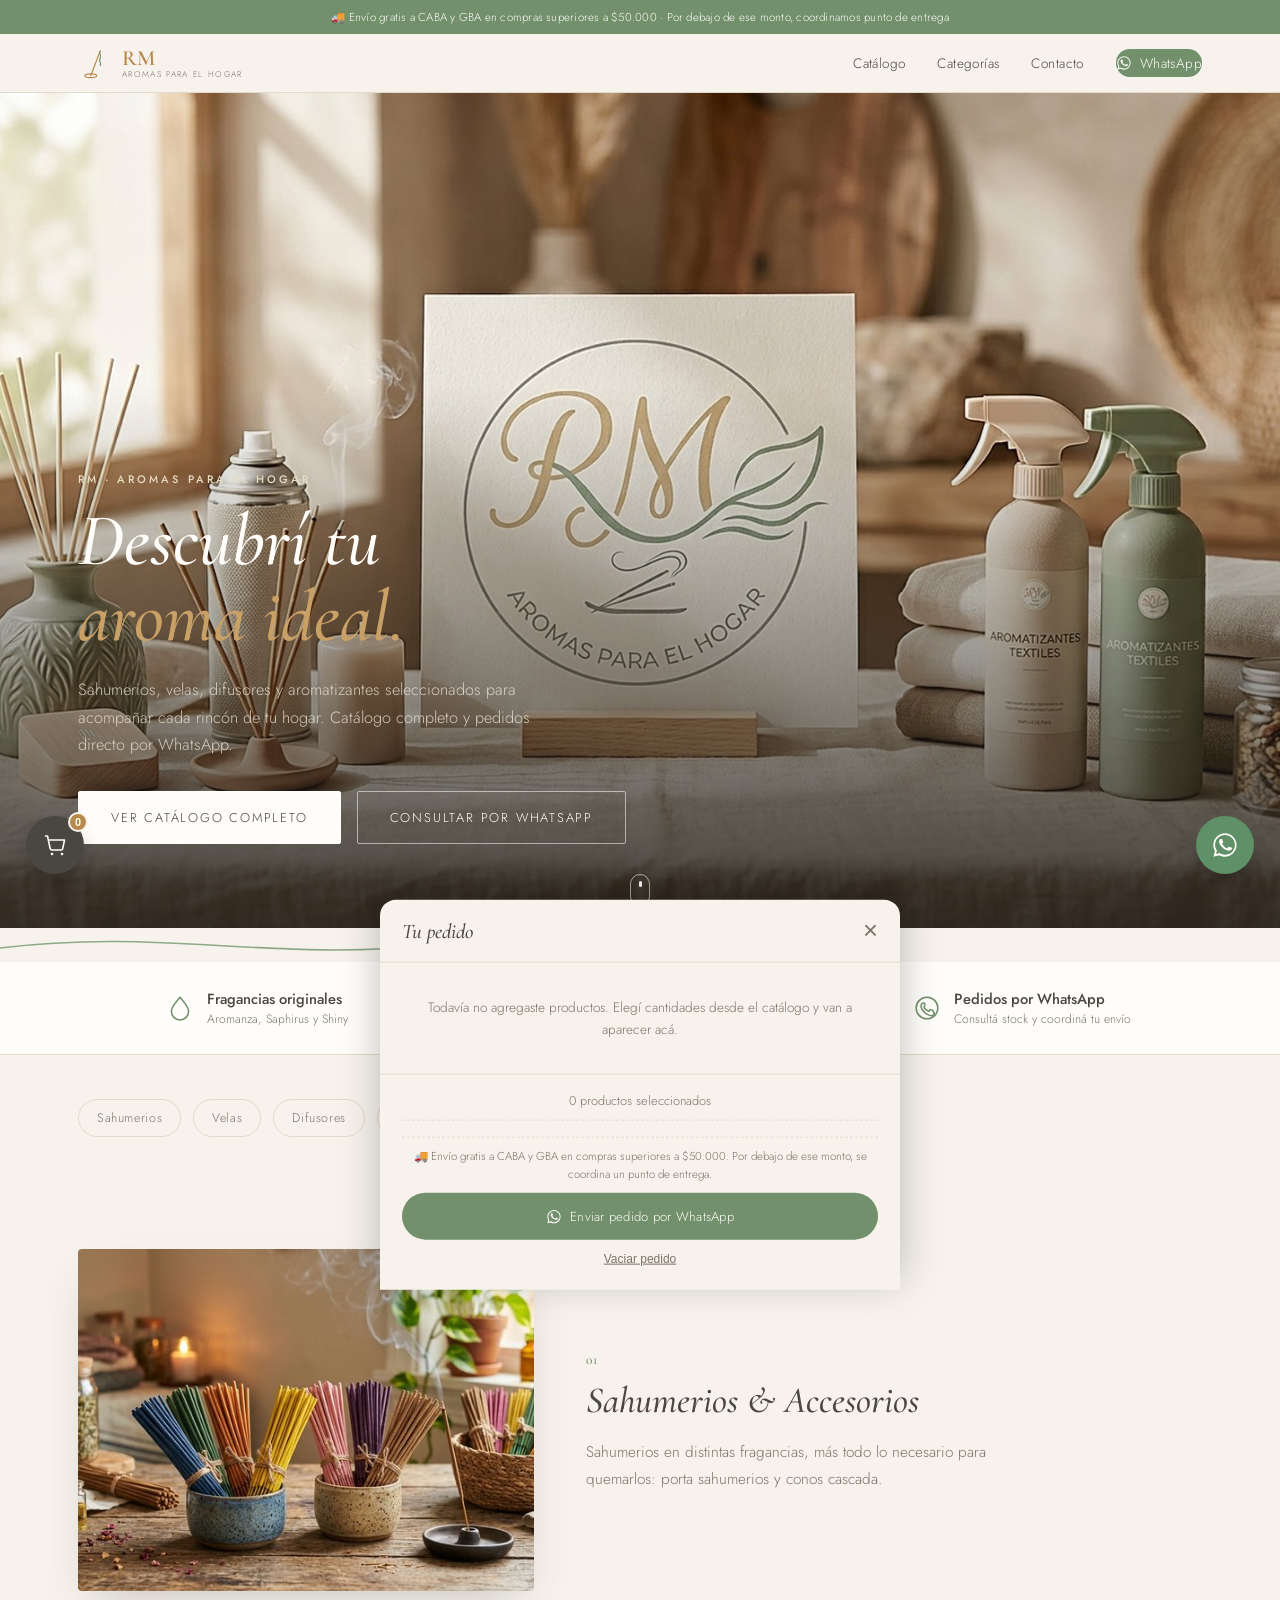
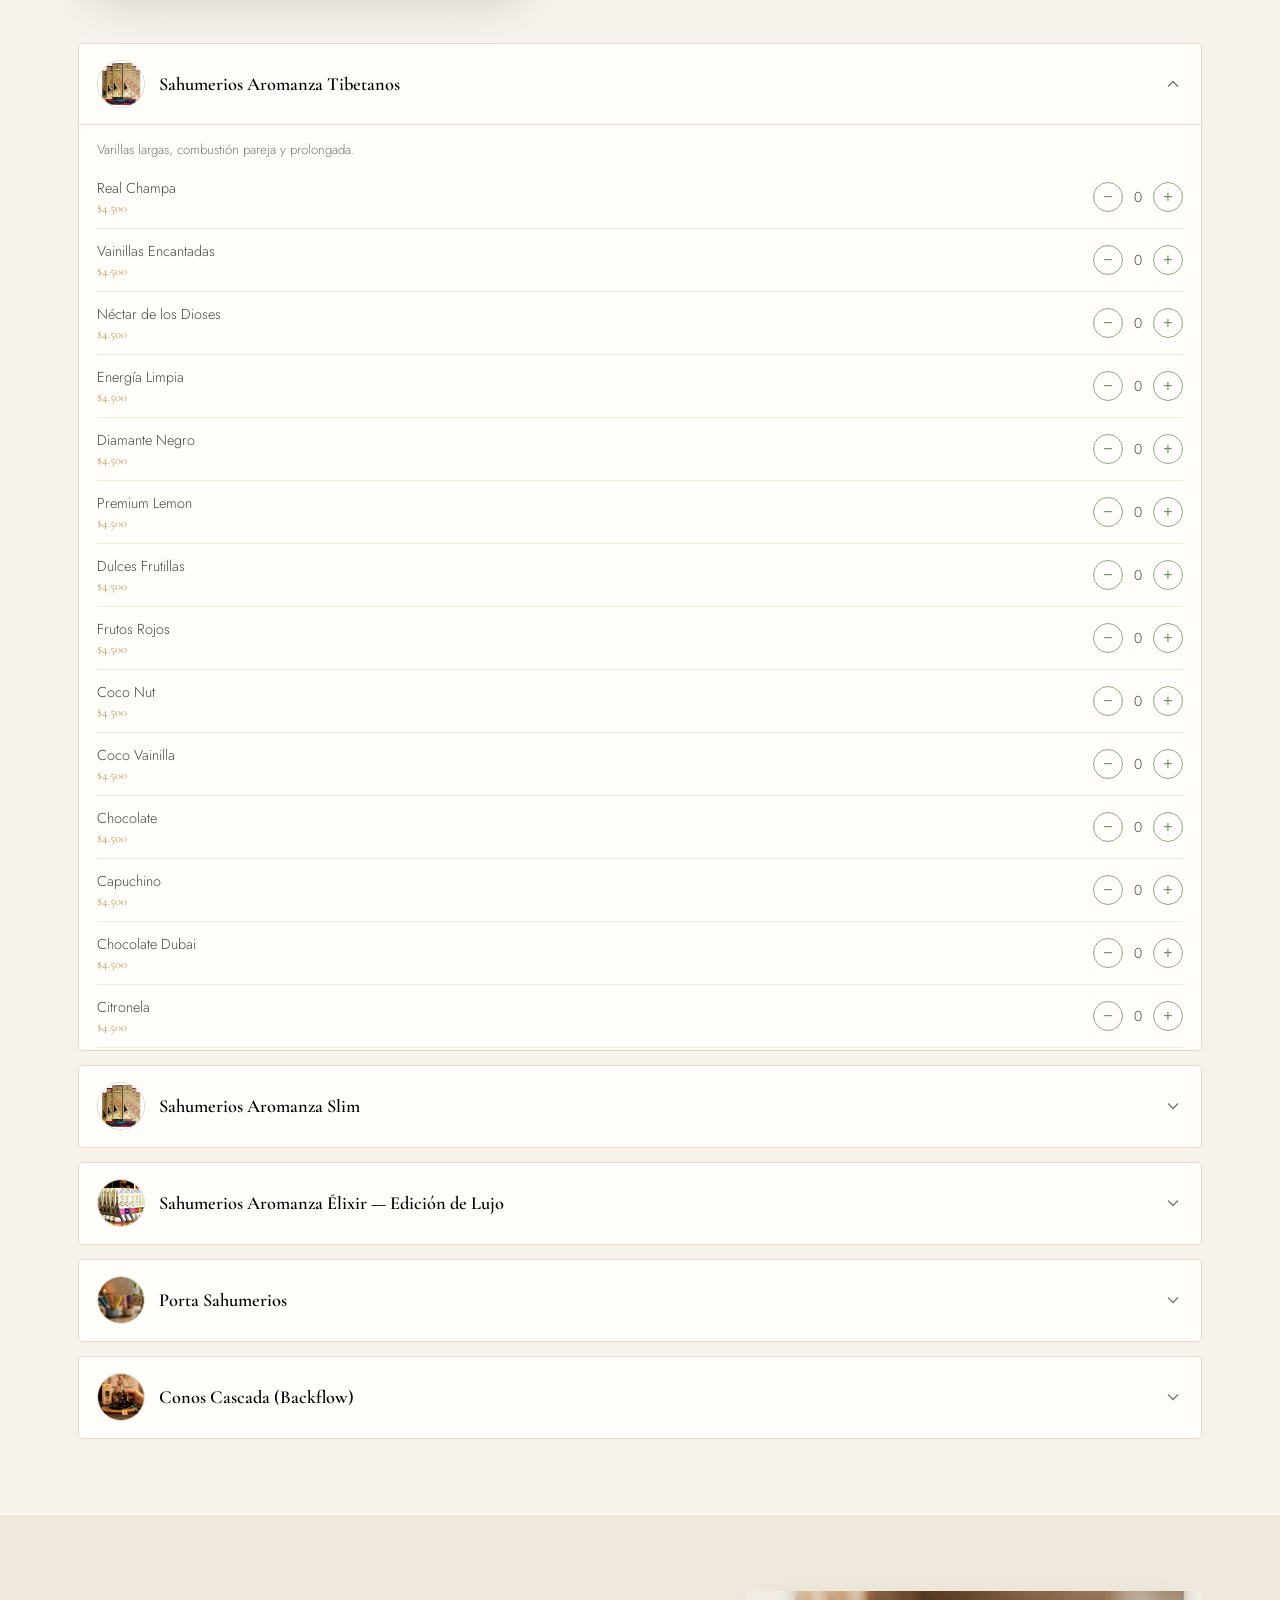
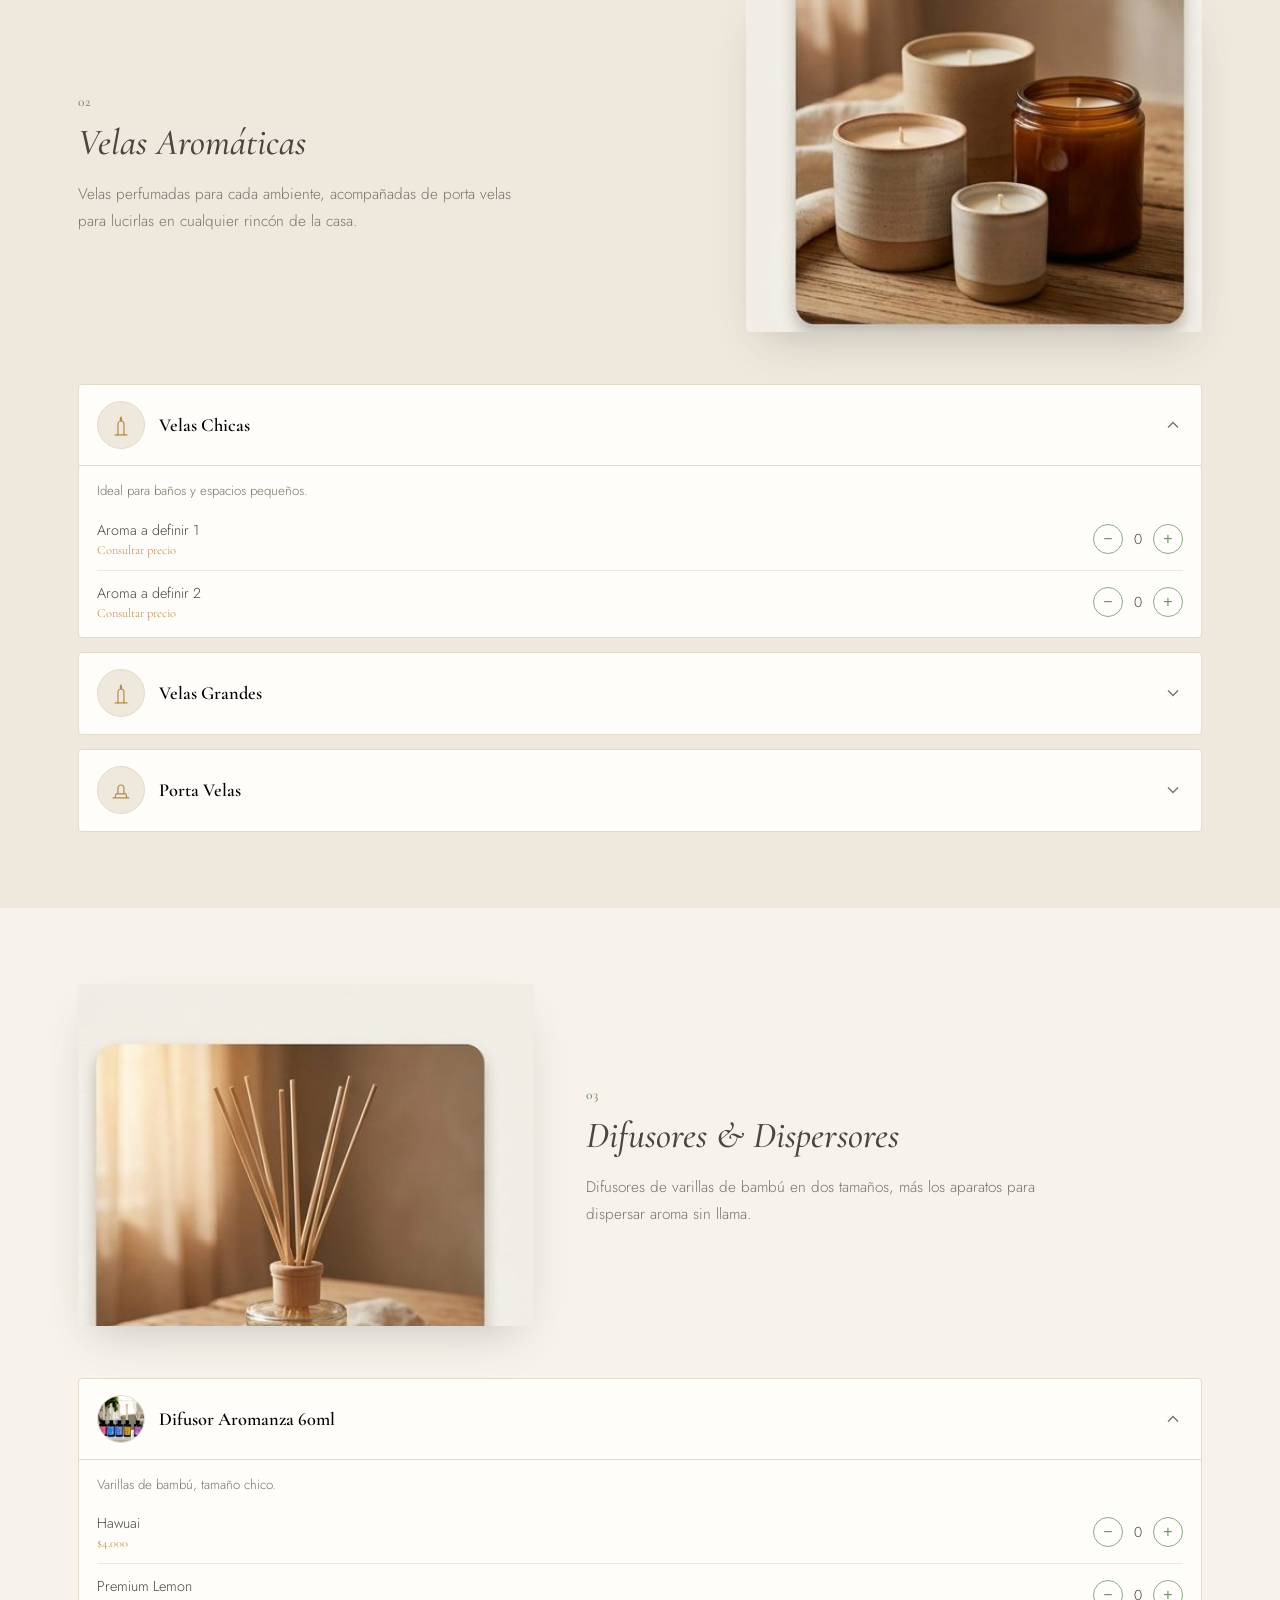
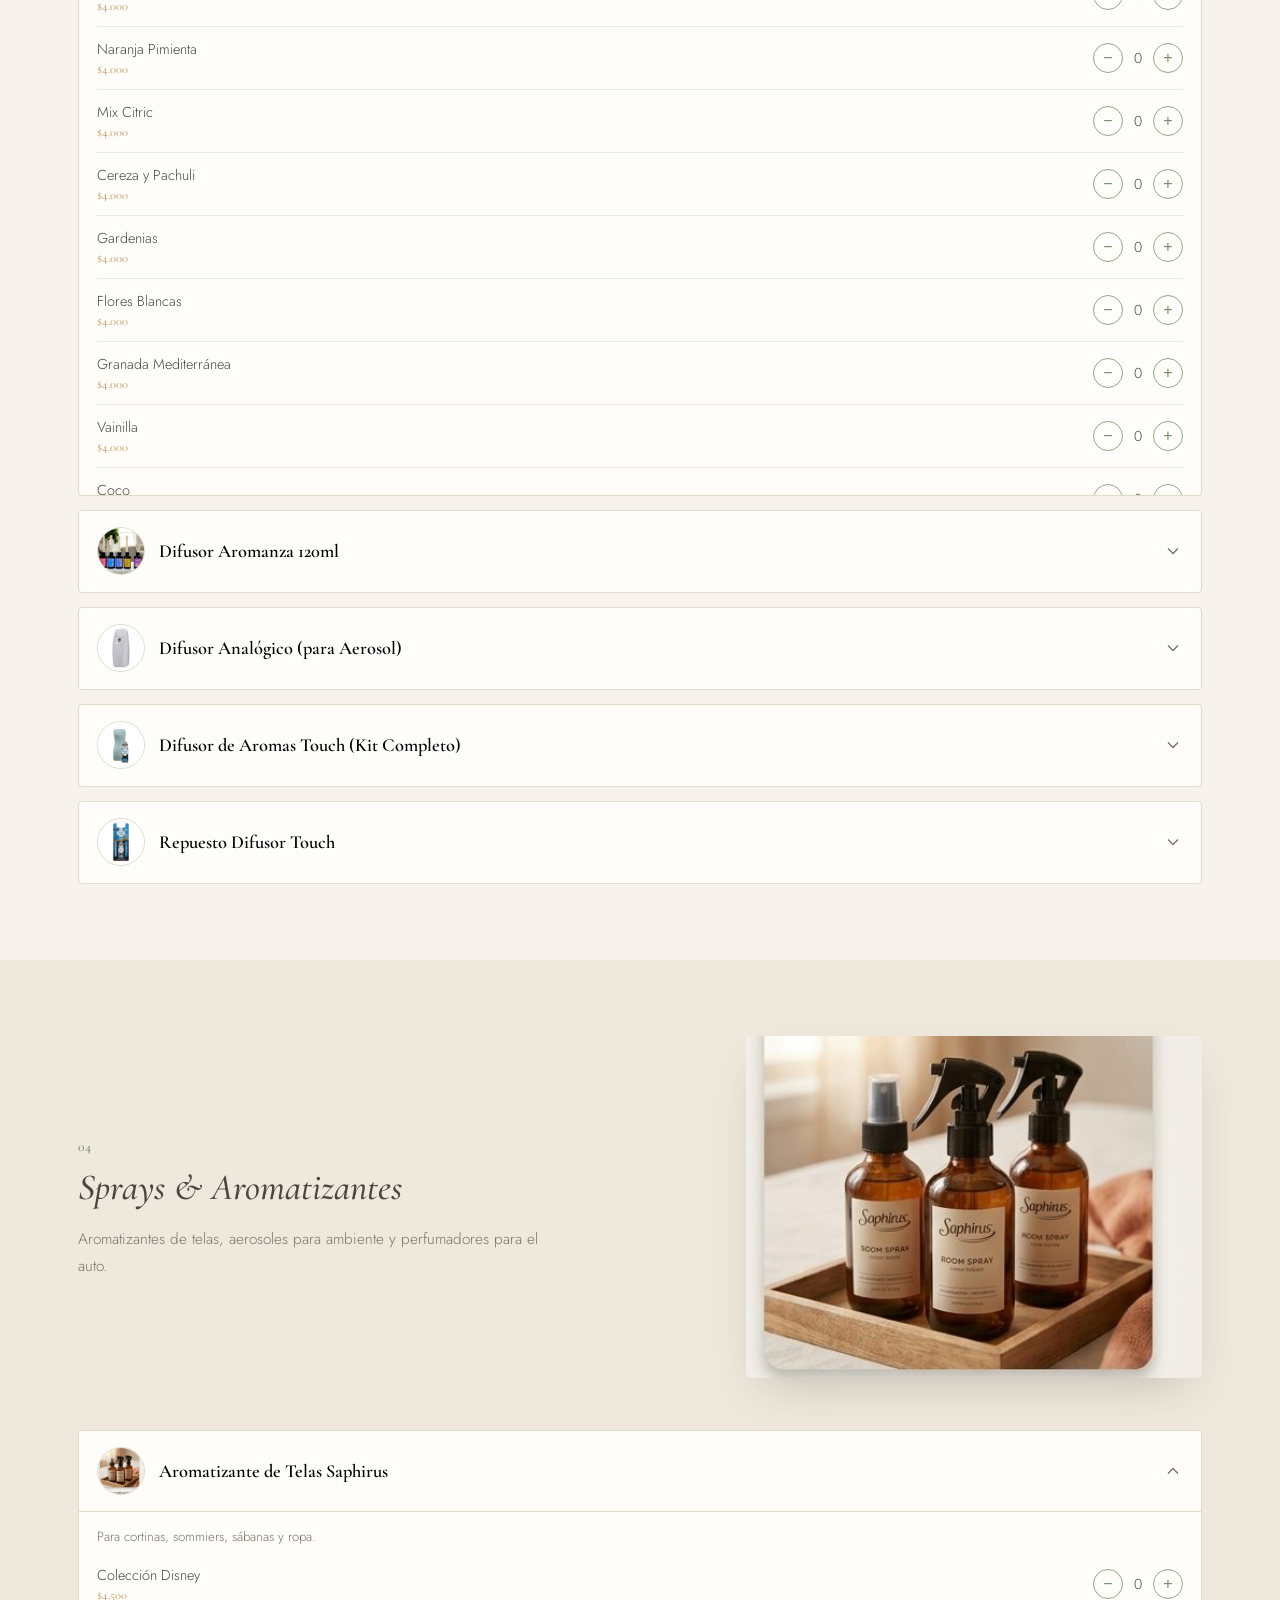
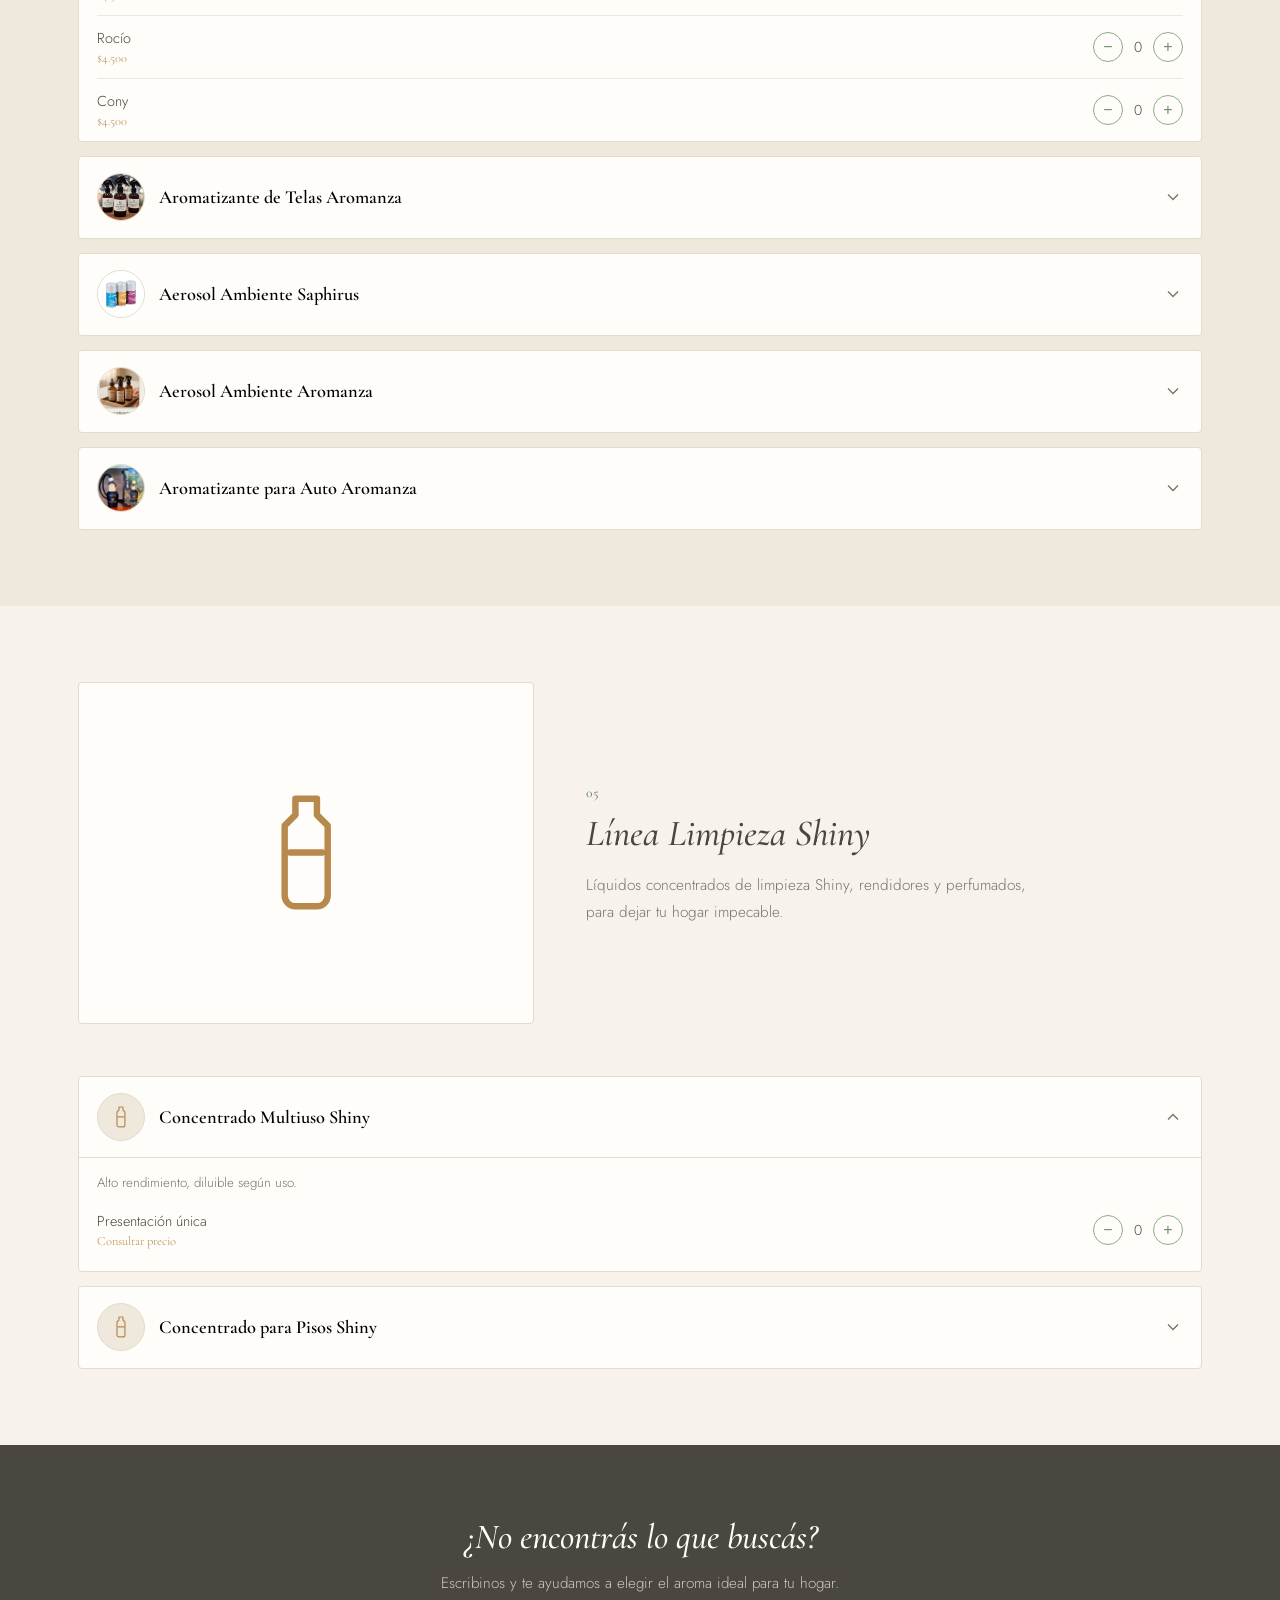
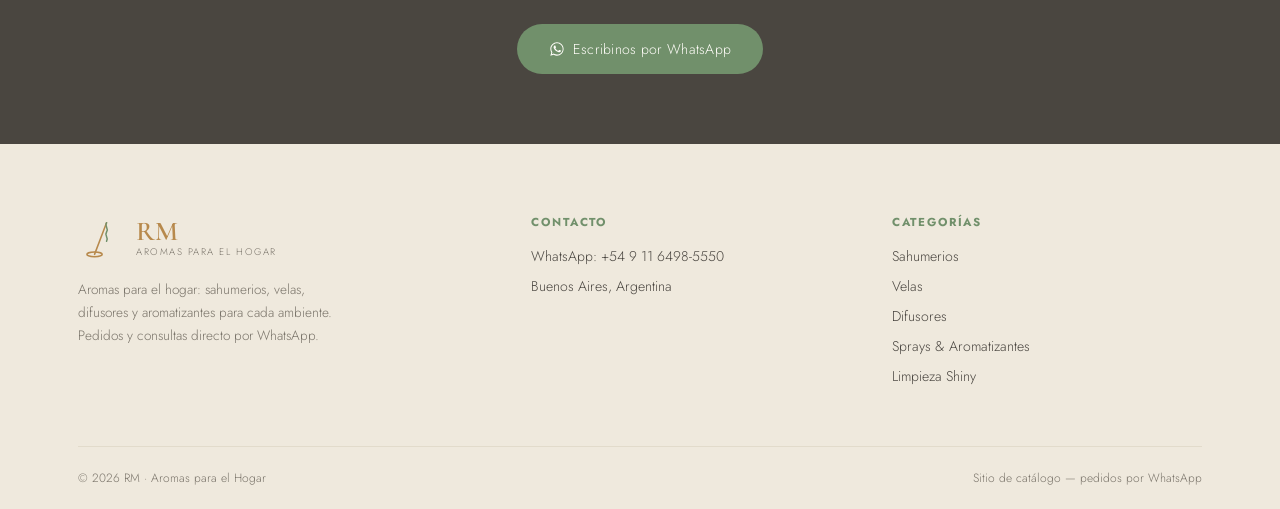
==== commit 0c14eb23: "Actualizar index.html" ====
--- a/index.html
+++ b/index.html
@@ -124,7 +124,6 @@
       <div class="foot-col">
         <h4>Contacto</h4>
         <a href="#" class="foot-wa-link" target="_blank" rel="noopener">WhatsApp: +54 9 11 6498-5550</a>
-        <p>Instagram: @rm.aromas</p>
         <p>Buenos Aires, Argentina</p>
       </div>
       <div class="foot-col">
--- a/css/style.css
+++ b/css/style.css
@@ -28,6 +28,13 @@
   a{text-decoration:none; color:inherit;}
   img{display:block; max-width:100%;}
   .wrap{max-width:1180px; margin:0 auto; padding:0 28px;}
+
+  /* ---------- ANNOUNCE BAR ---------- */
+  .announce-bar{
+    background:var(--sage-deep); color:var(--white);
+    text-align:center; font-size:.72rem; letter-spacing:.02em;
+    padding:9px 16px; line-height:1.4;
+  }
   .eyebrow{
     font-family:'Jost',sans-serif;
     text-transform:uppercase;
@@ -335,6 +342,13 @@
     display:flex; flex-direction:column; gap:10px;
   }
   .cart-summary{font-size:.8rem; color:var(--ink-soft); text-align:center;}
+  .cart-totals{
+    display:flex; flex-direction:column; align-items:center; gap:2px;
+    padding:8px 0; border-top:1px dashed var(--line); border-bottom:1px dashed var(--line);
+  }
+  .cart-total-amount{font-family:'Cormorant Garamond',serif; font-size:1.5rem; color:var(--gold-deep); font-weight:600;}
+  .cart-total-note{font-size:.72rem; color:var(--ink-soft);}
+  .cart-shipping{font-size:.72rem; color:var(--ink-soft); text-align:center; line-height:1.5; padding:0 6px;}
   .cart-send-wa{justify-content:center; width:100%; padding:14px 20px;}
   .cart-clear{
     background:none; border:none; font-size:.75rem; color:var(--ink-soft);
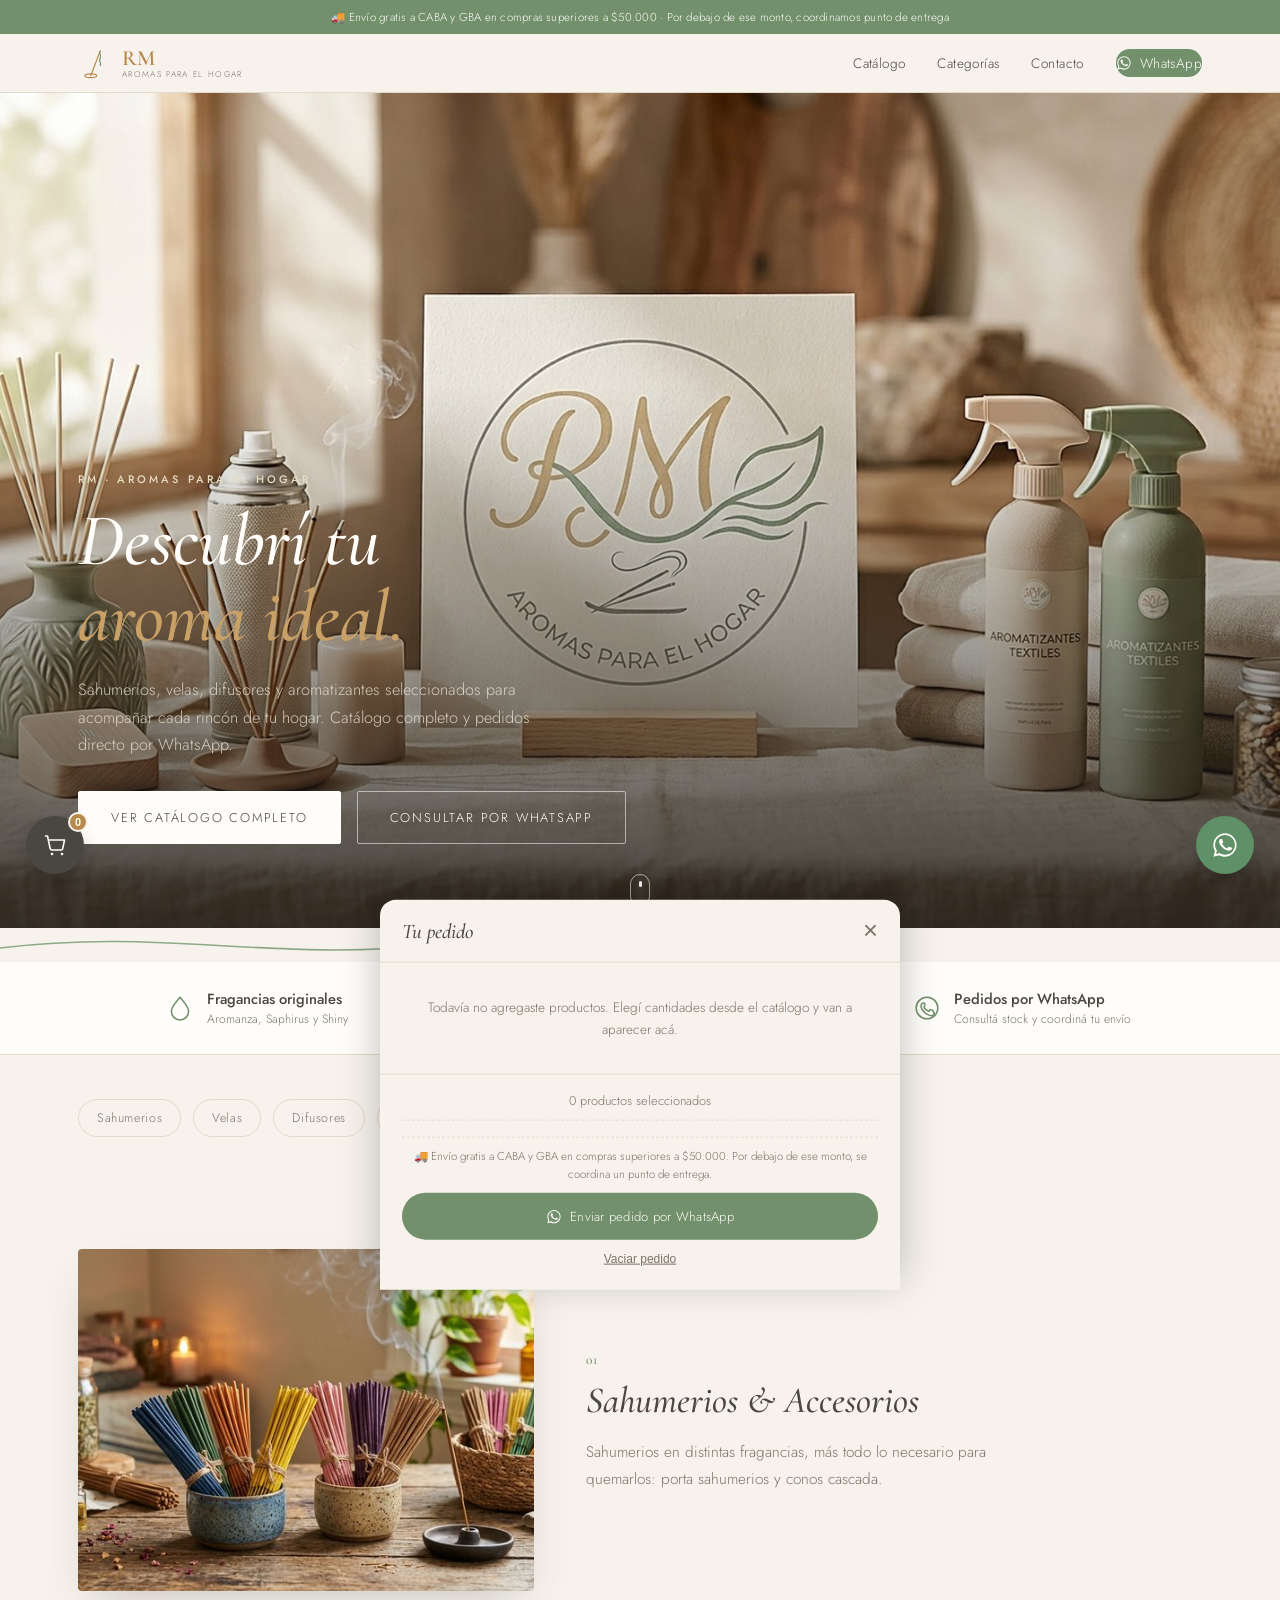
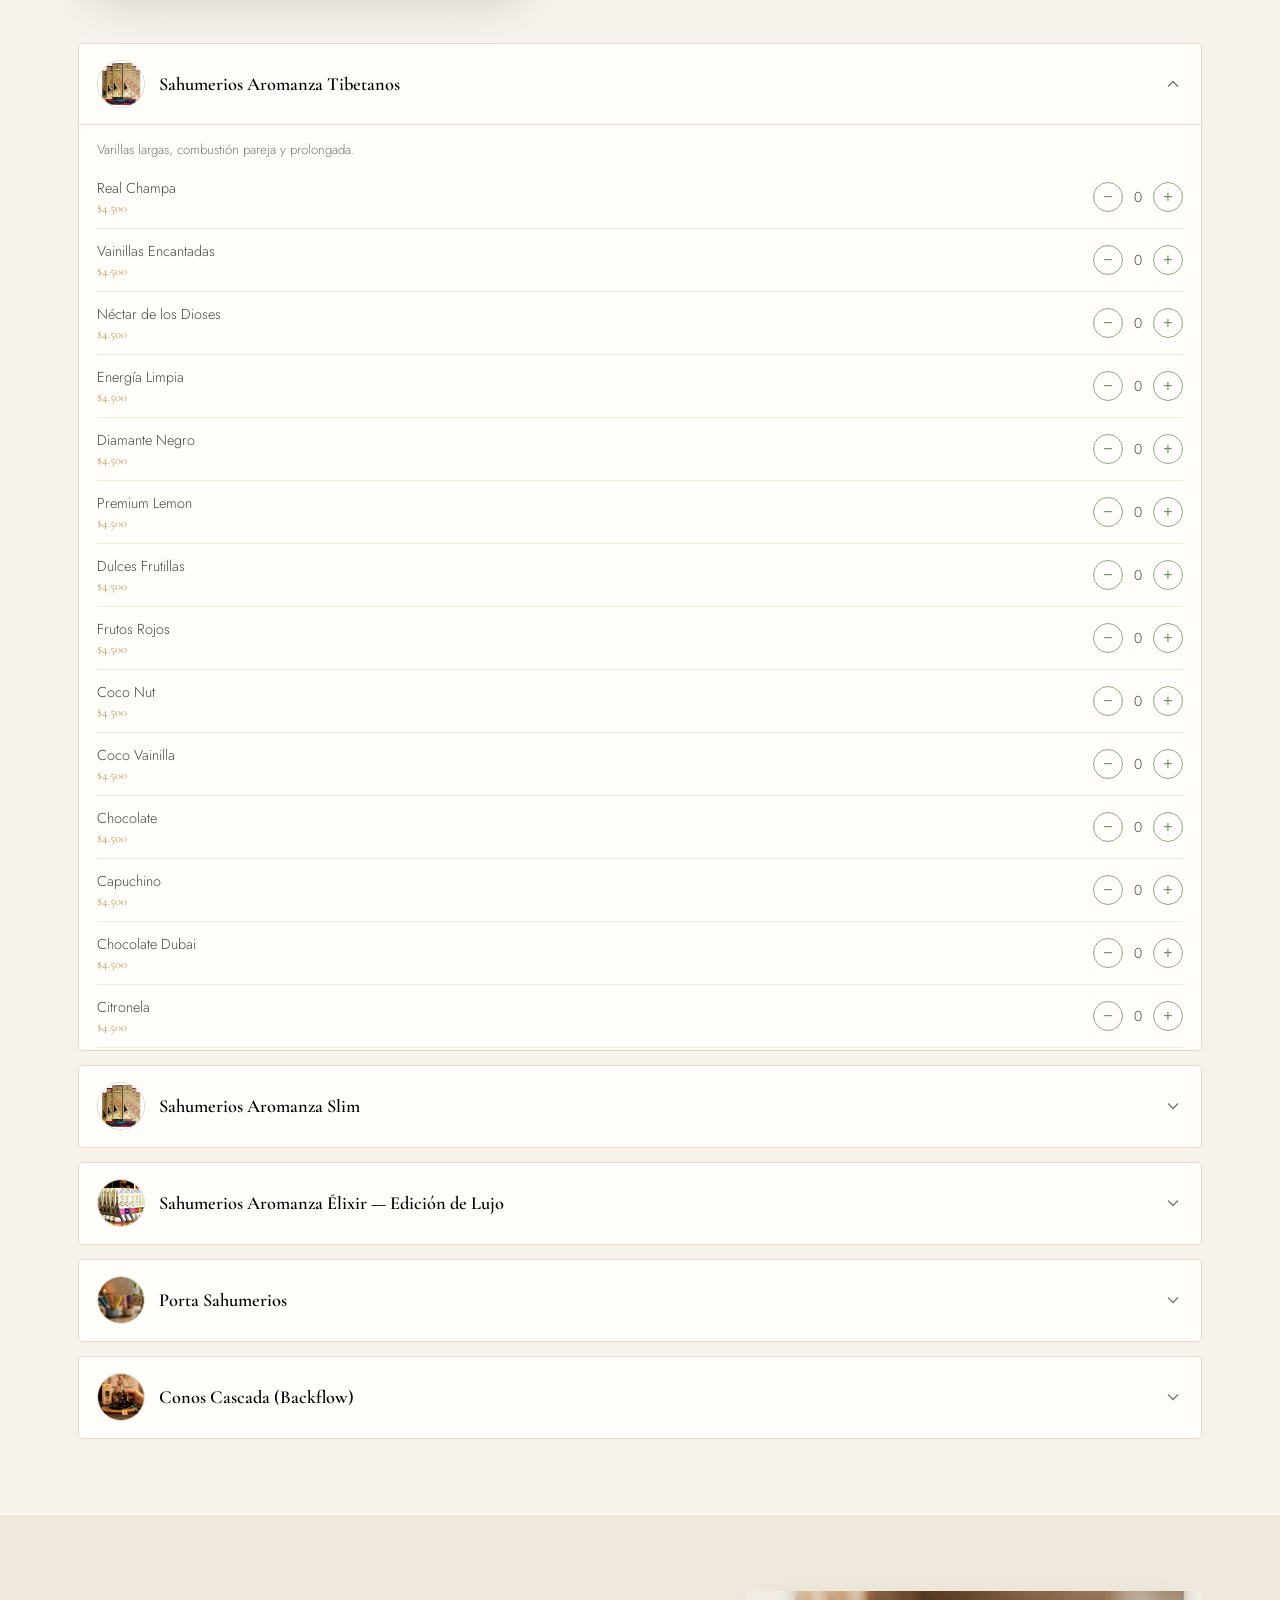
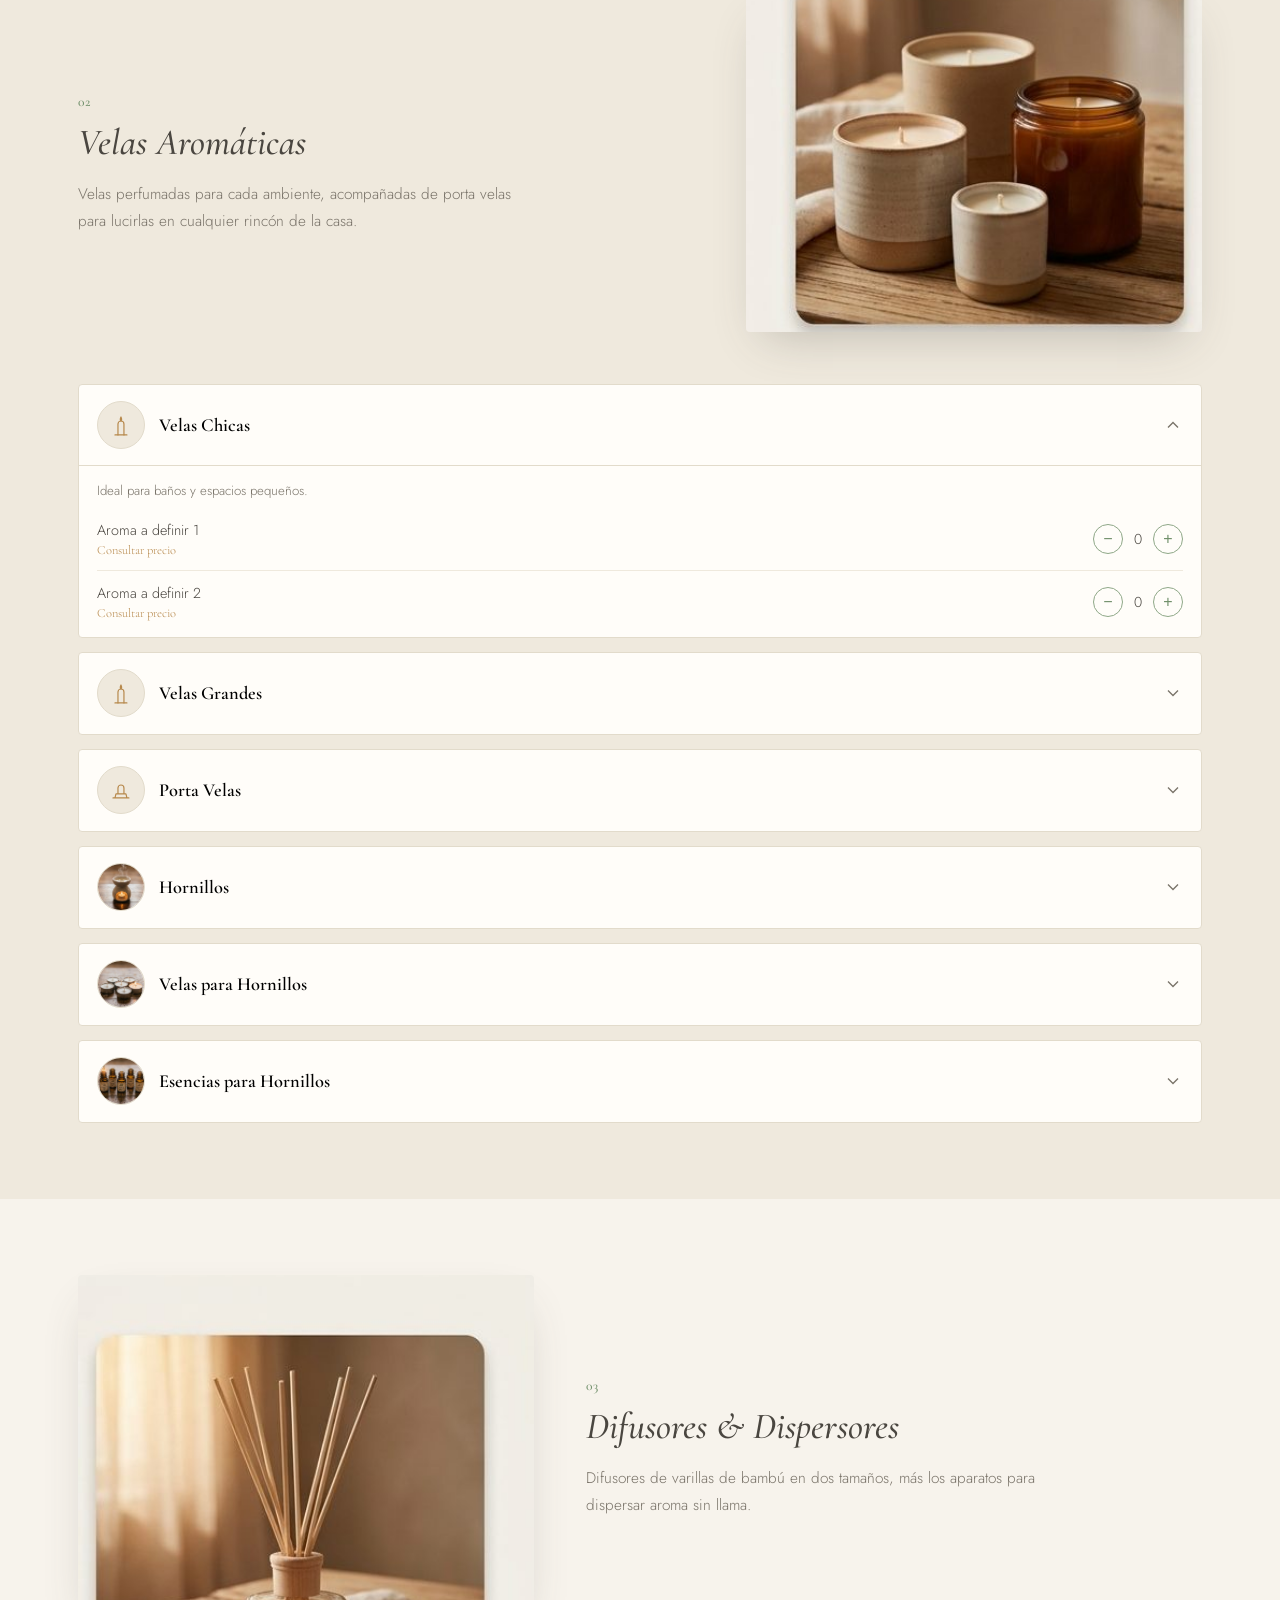
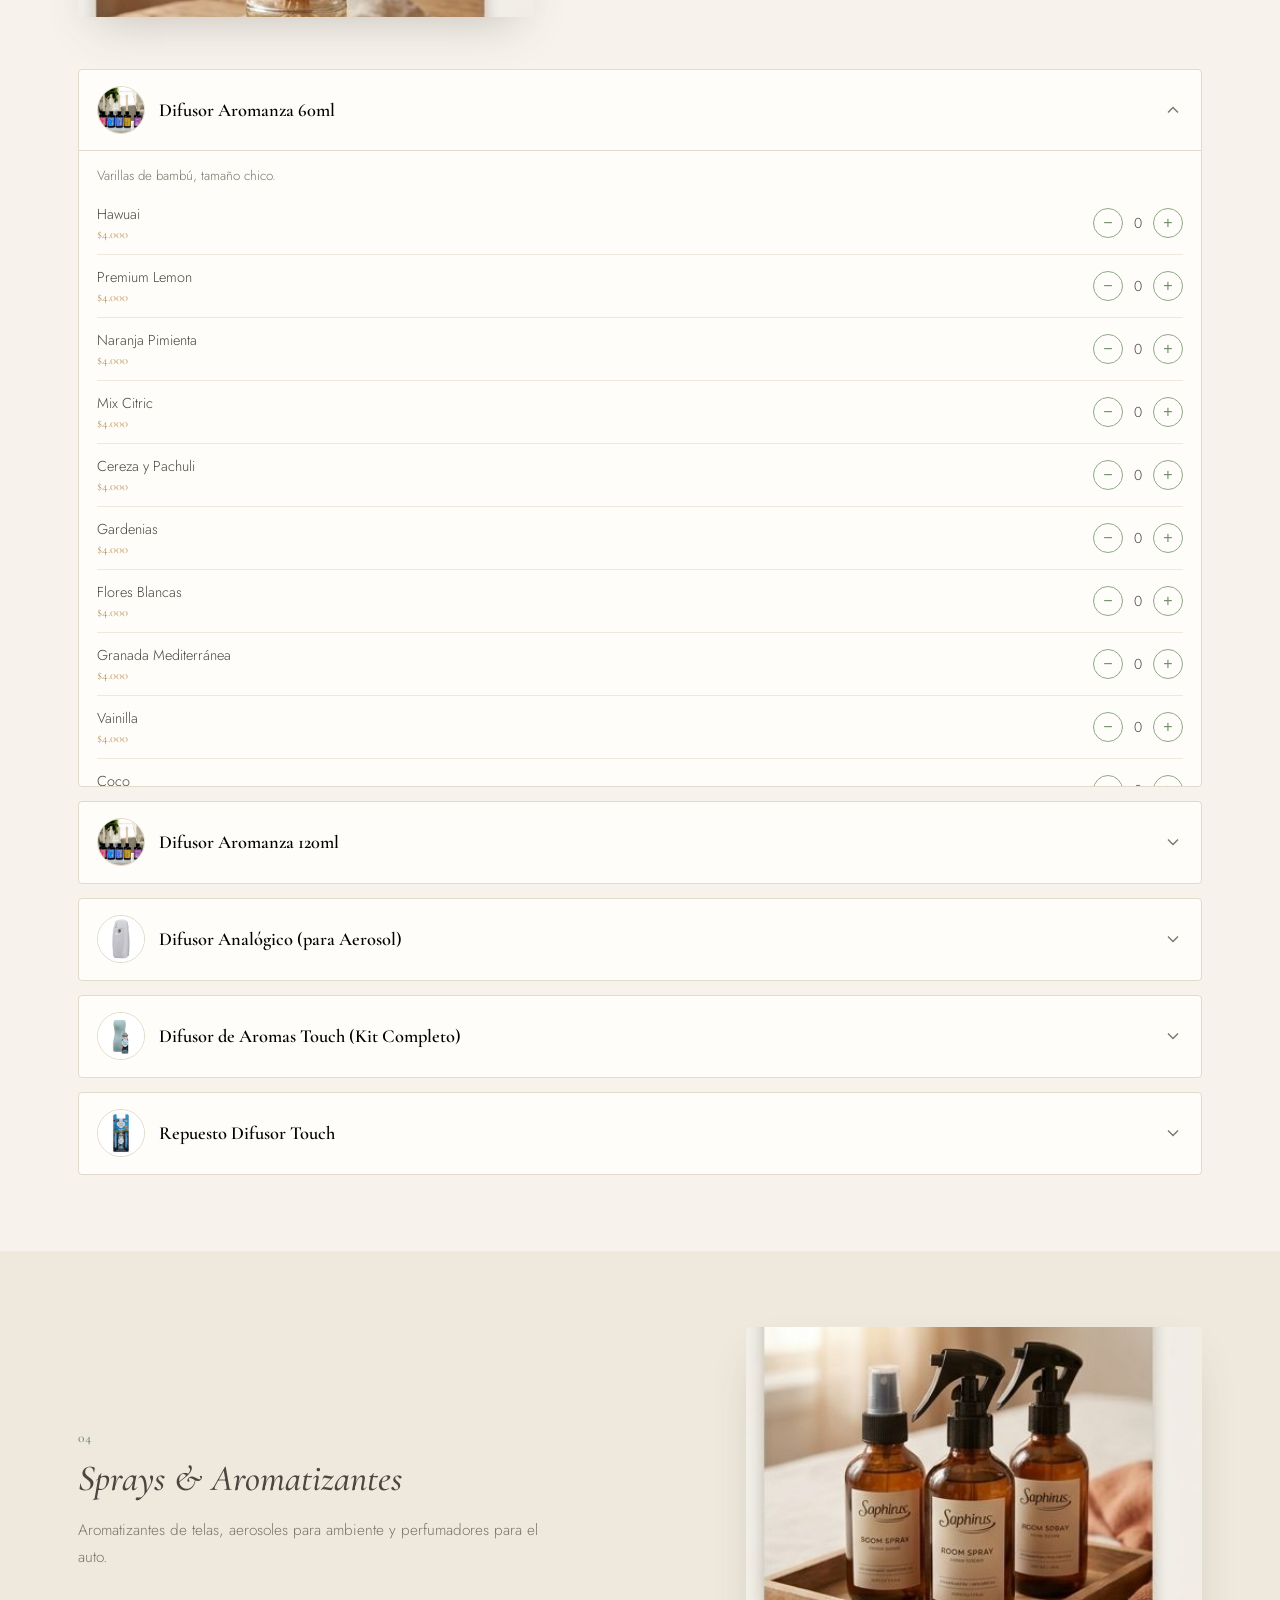
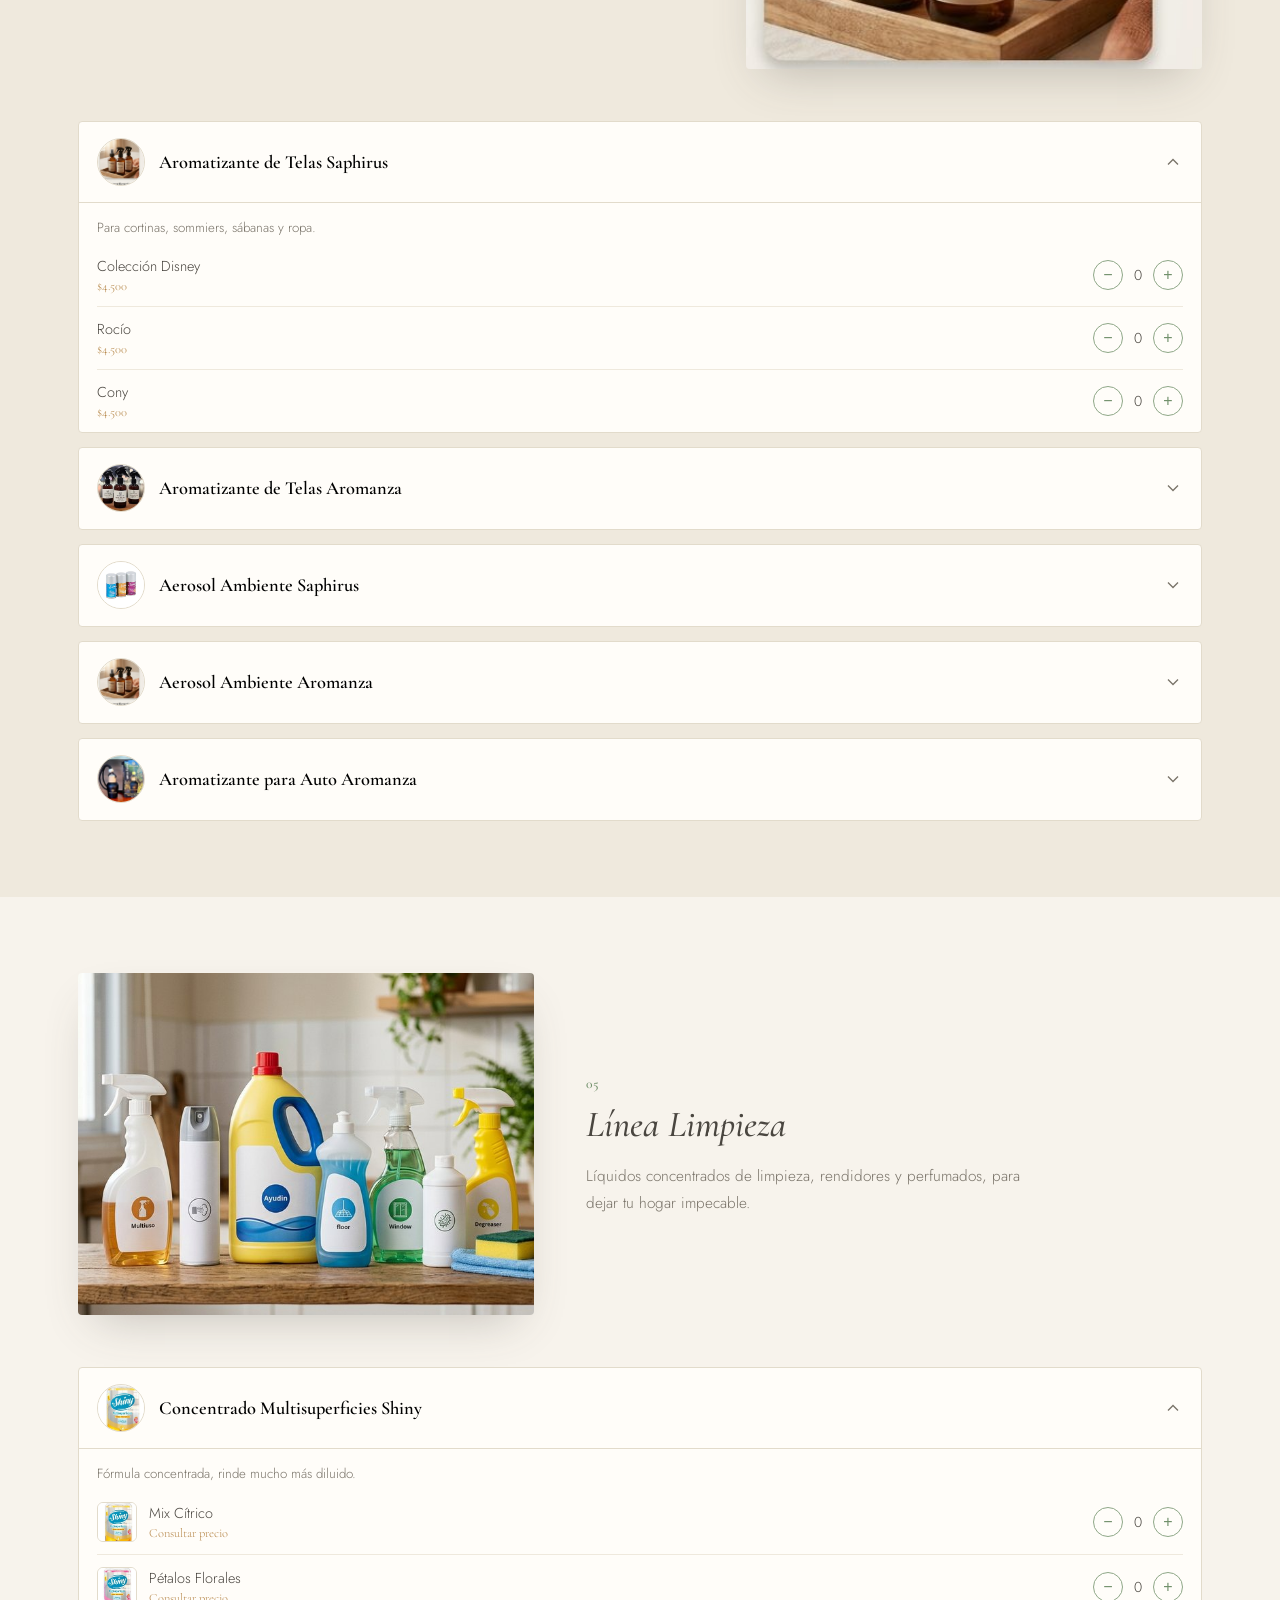
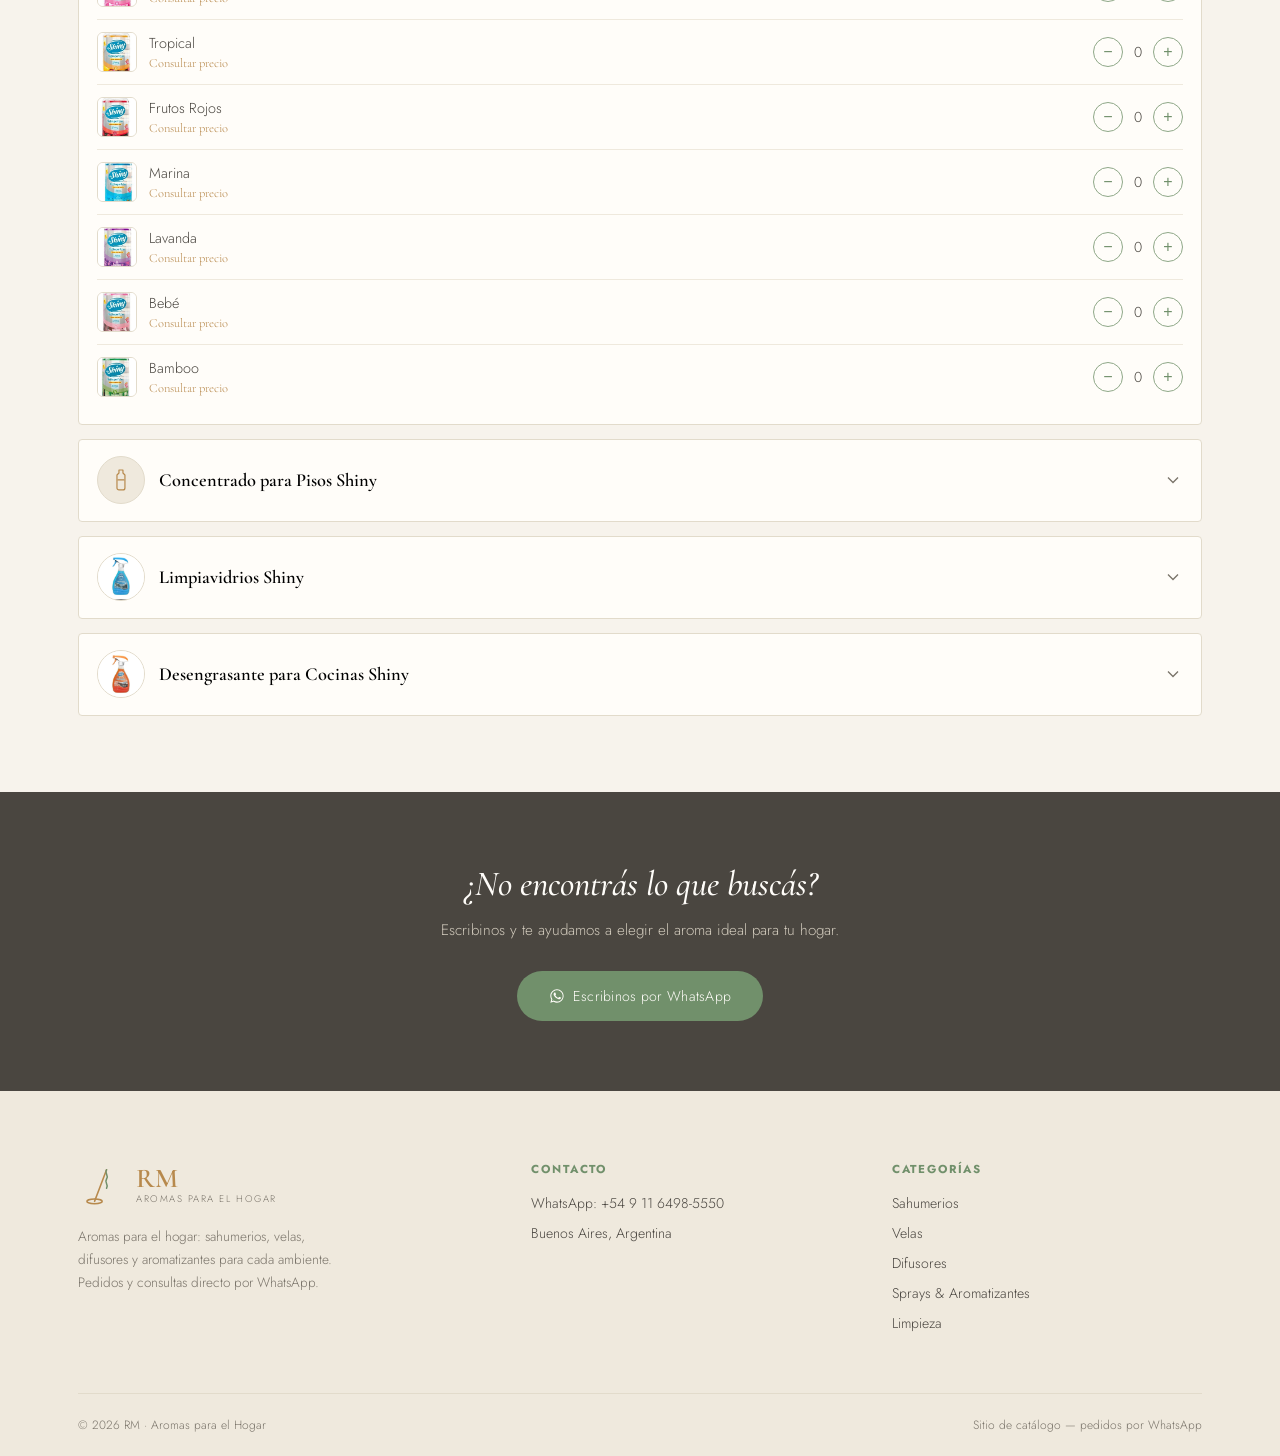
==== commit 28e3f68e: "Actualizar index.html" ====
--- a/index.html
+++ b/index.html
@@ -83,7 +83,7 @@
   <a href="#cat-velas">Velas</a>
   <a href="#cat-difusores">Difusores</a>
   <a href="#cat-sprays">Sprays & Aromatizantes</a>
-  <a href="#cat-limpieza">Limpieza Shiny</a>
+  <a href="#cat-limpieza">Limpieza</a>
 </nav>
 
 <!-- ============ CATALOGO ============ -->
@@ -132,7 +132,7 @@
         <a href="#cat-velas">Velas</a>
         <a href="#cat-difusores">Difusores</a>
         <a href="#cat-sprays">Sprays & Aromatizantes</a>
-        <a href="#cat-limpieza">Limpieza Shiny</a>
+        <a href="#cat-limpieza">Limpieza</a>
       </div>
     </div>
     <div class="foot-bottom">
--- a/css/style.css
+++ b/css/style.css
@@ -234,11 +234,16 @@
   .subgroup-desc{font-size:.83rem; color:var(--ink-soft); padding:14px 18px 0; line-height:1.6;}
   .item-list{list-style:none; padding:6px 18px 16px;}
   .item-row{
-    display:flex; align-items:center; justify-content:space-between; gap:12px;
+    display:flex; align-items:center; gap:12px;
     padding:12px 0; border-bottom:1px solid var(--cream-2);
   }
   .item-row:last-child{border-bottom:none;}
-  .item-info{display:flex; flex-direction:column; gap:2px; min-width:0;}
+  .item-thumb{
+    width:40px; height:40px; border-radius:6px; overflow:hidden; flex-shrink:0;
+    background:var(--cream-2); border:1px solid var(--line);
+  }
+  .item-thumb img{width:100%; height:100%; object-fit:cover;}
+  .item-info{display:flex; flex-direction:column; gap:2px; min-width:0; flex-grow:1;}
   .item-name{font-size:.9rem; color:var(--ink);}
   .item-price{font-size:.78rem; color:var(--gold-deep); font-family:'Cormorant Garamond',serif;}
   .qty-control{display:flex; align-items:center; gap:0; flex-shrink:0;}
